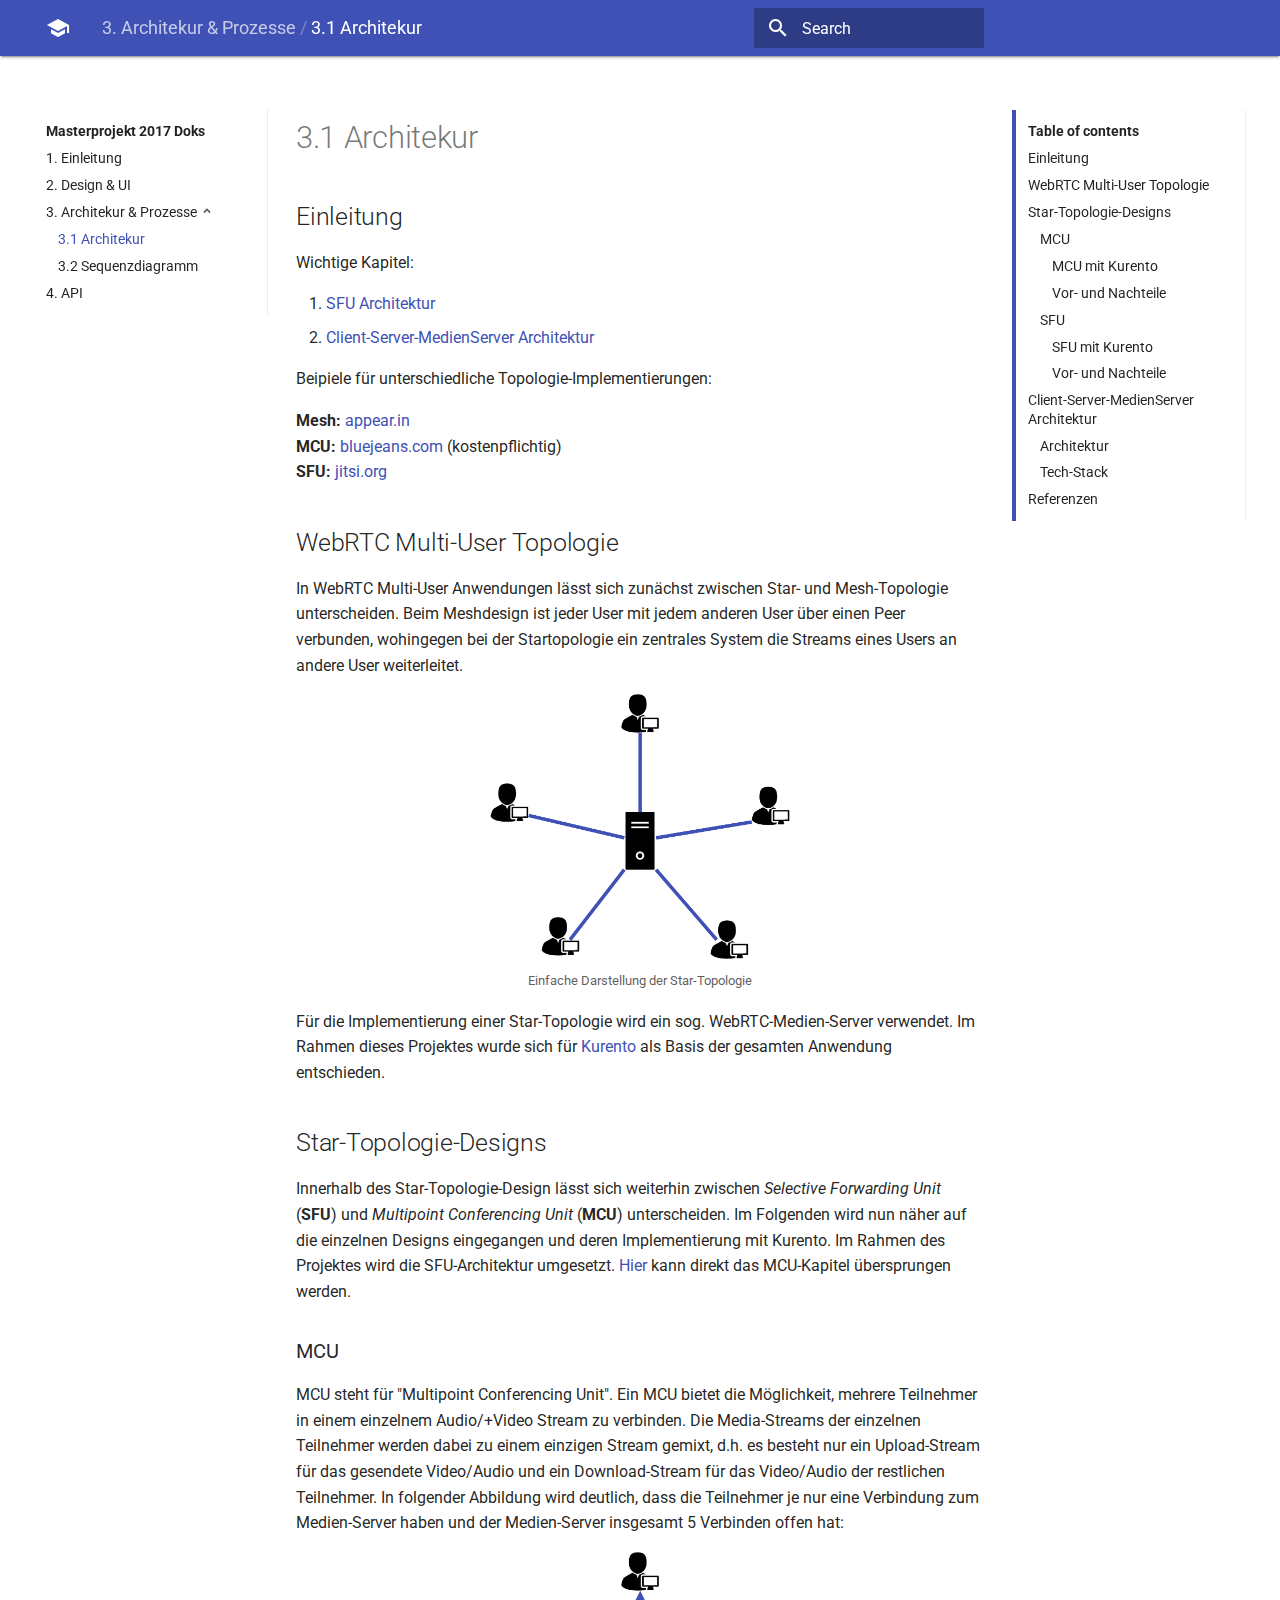
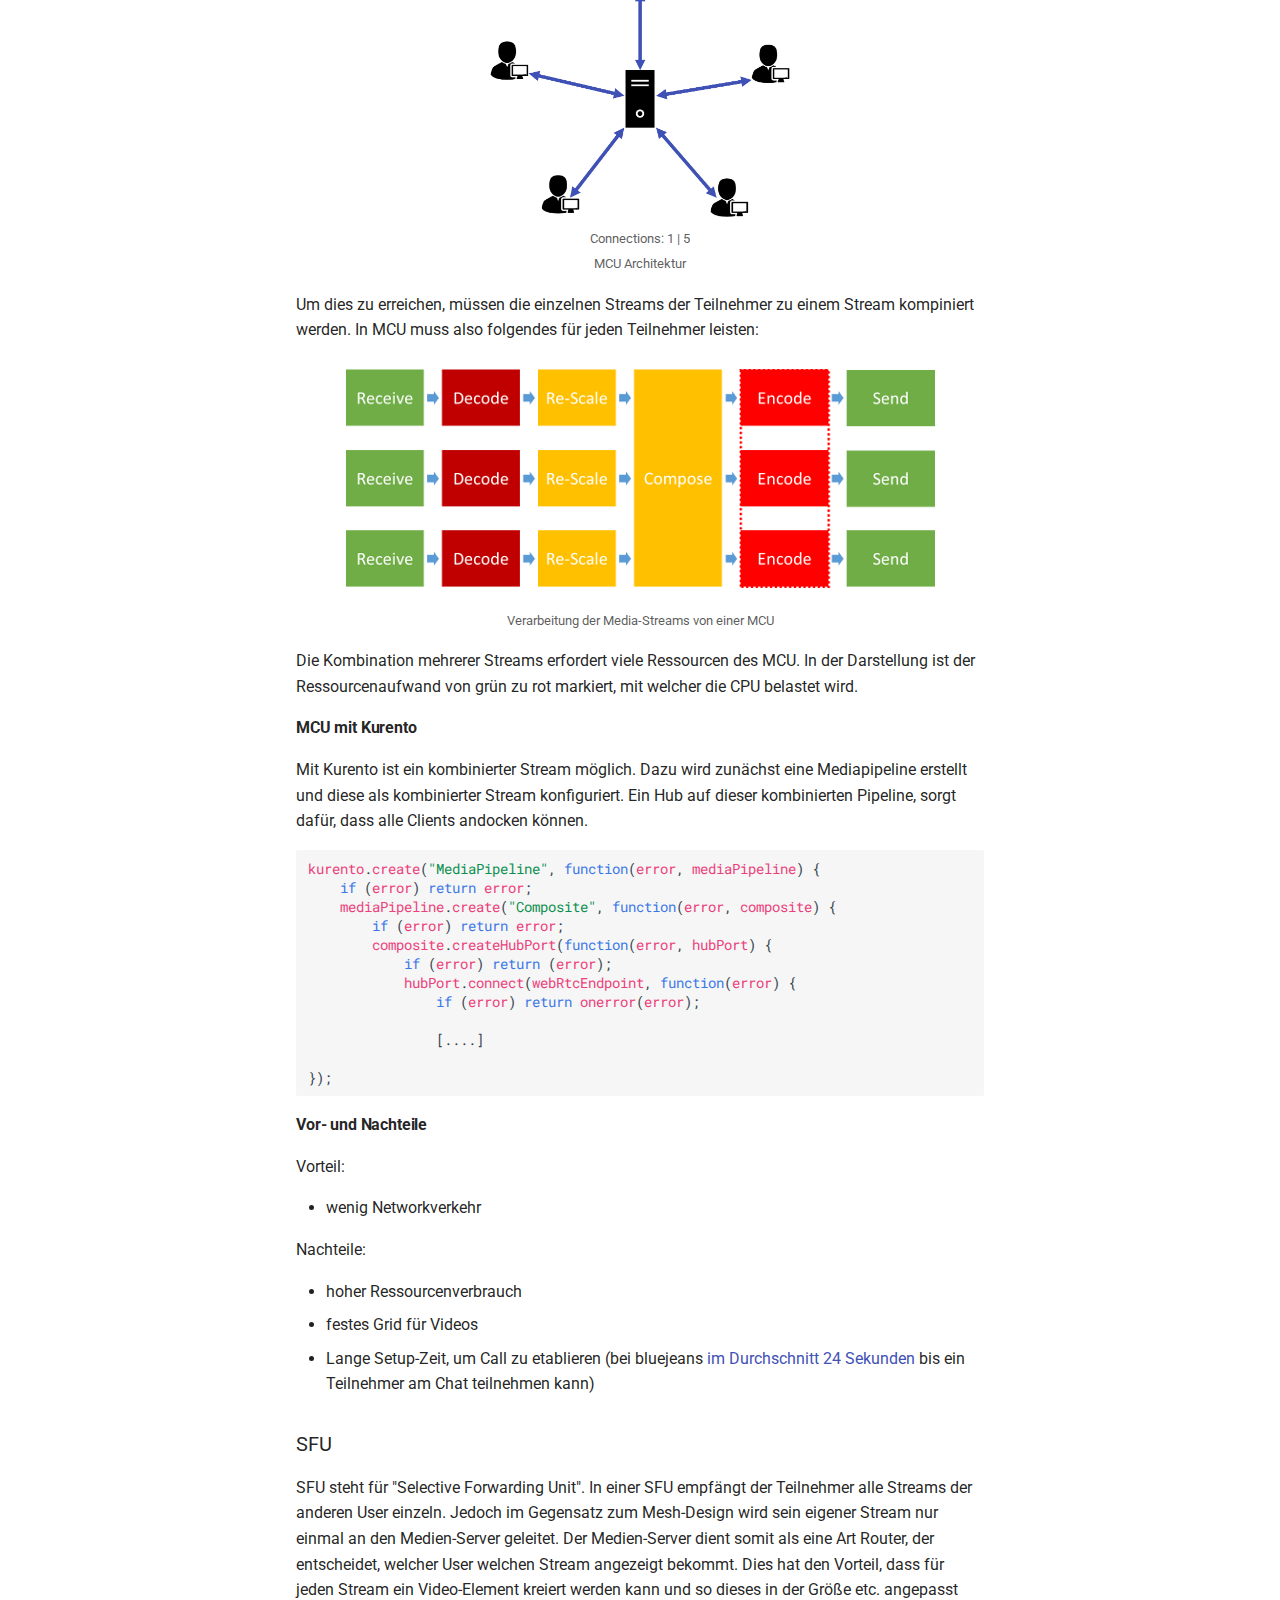
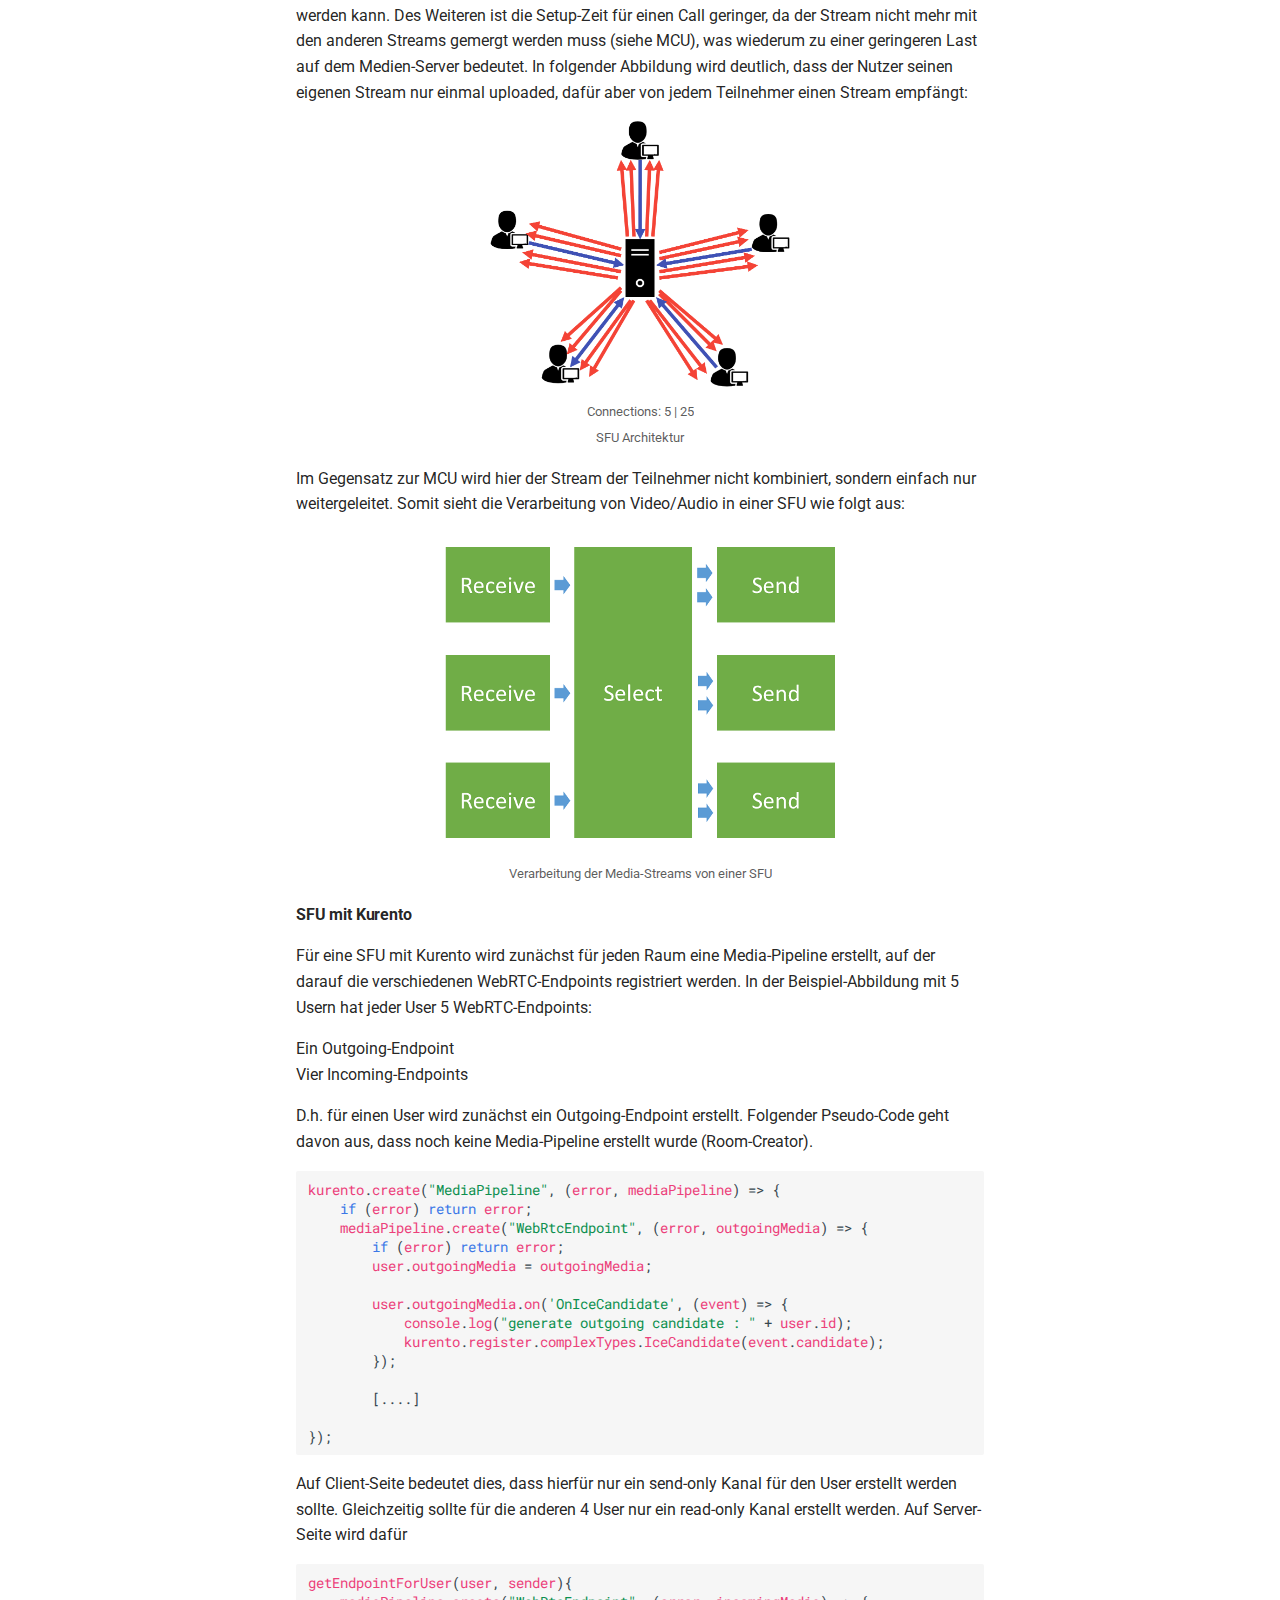
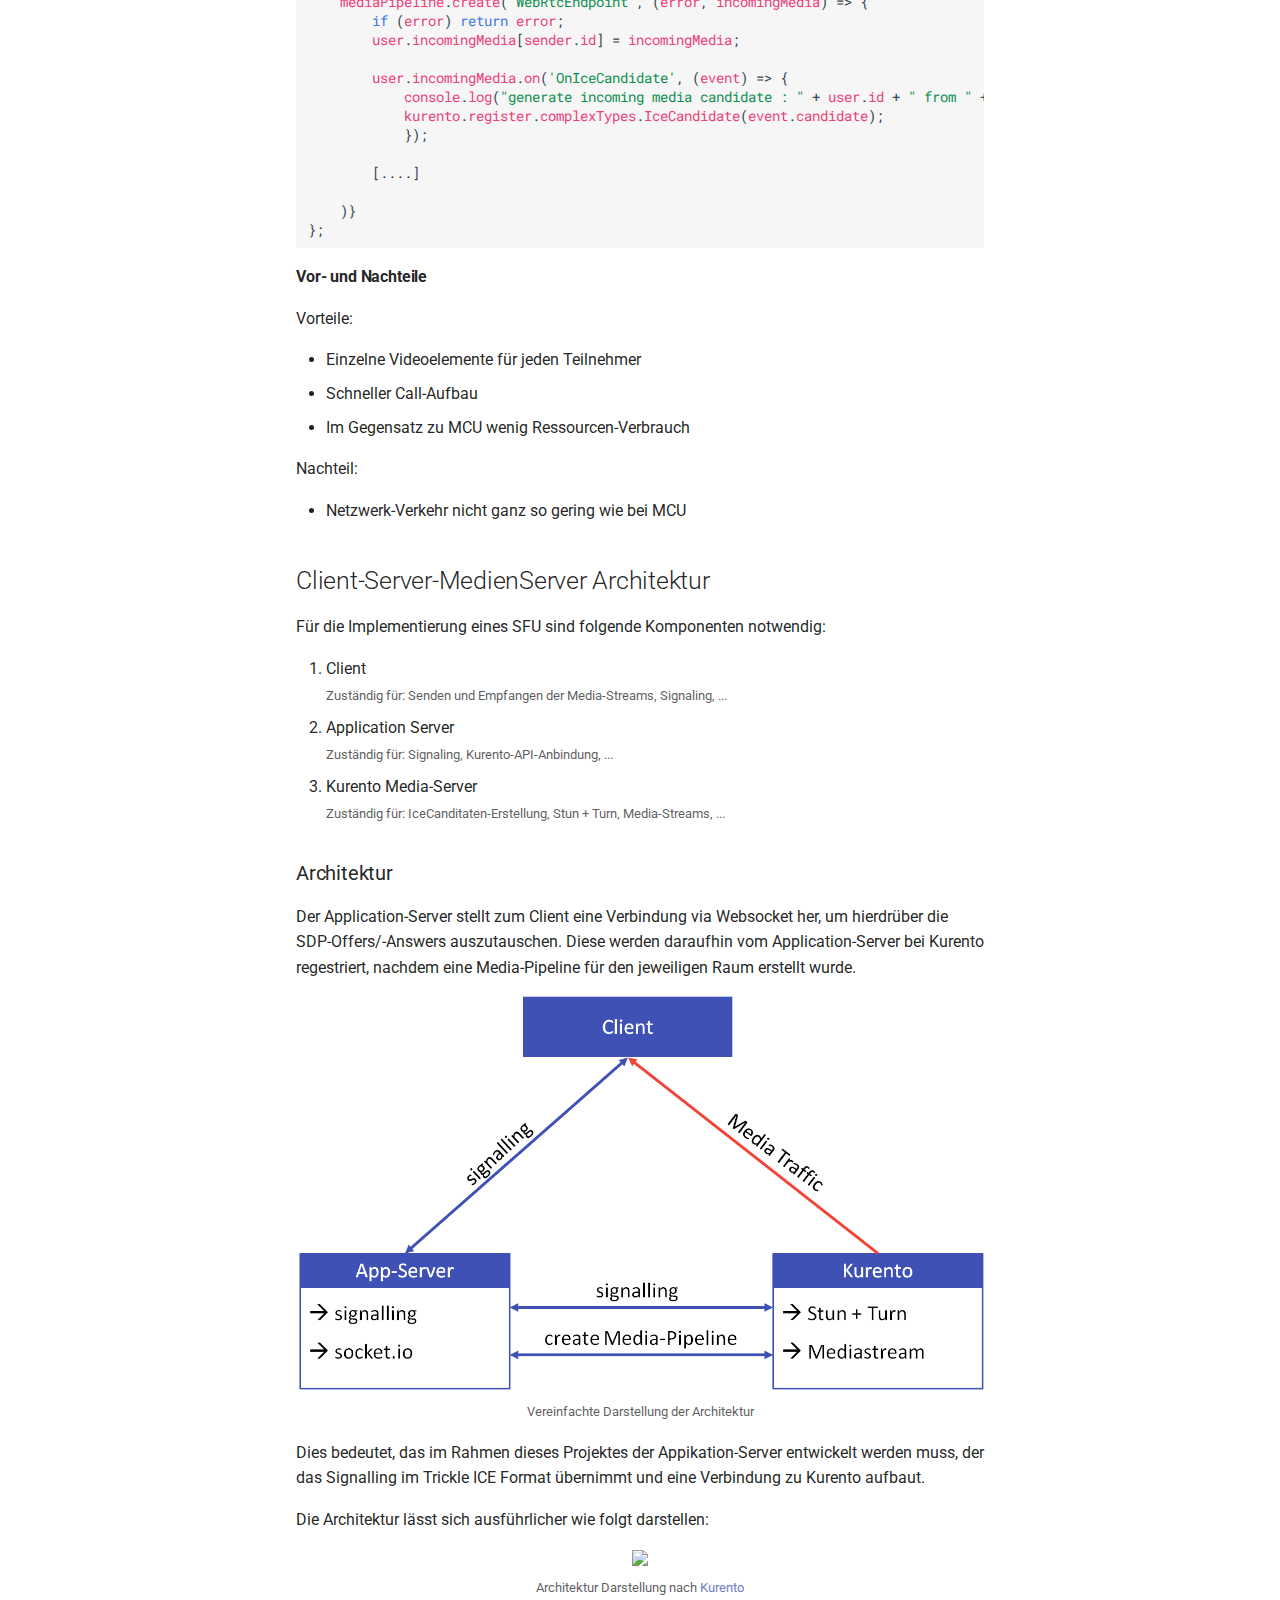
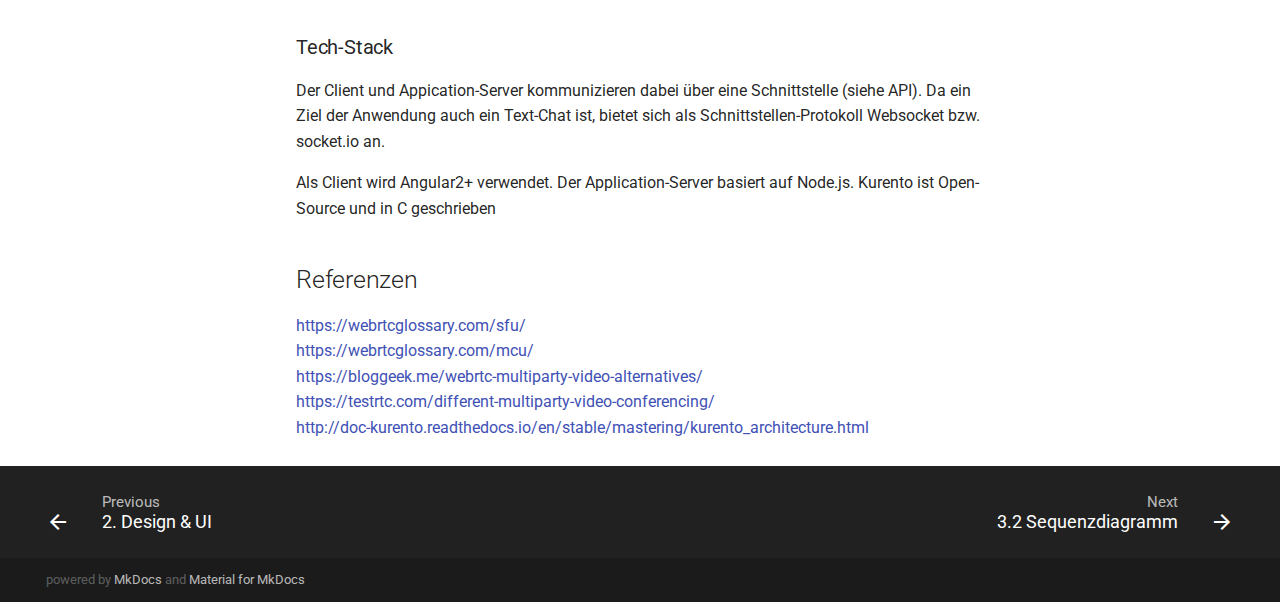
==== architecture/index.html @ 4b8393e3 "first commit" ====
<!DOCTYPE html>
<html lang="en" class="no-js">
  <head>
    
      <meta charset="utf-8">
      <meta name="viewport" content="width=device-width,initial-scale=1">
      
      
      
      
        <link rel="shortcut icon" href="../assets/images/favicon.png">
      
      <meta name="generator" content="mkdocs-0.16.3, mkdocs-material-1.6.2">
    
    
      
        <title>3.1 Architekur - Masterprojekt 2017 Doks</title>
      
    
    
      <script src="../assets/javascripts/modernizr-56ade86843.js"></script>
    
    
      <link rel="stylesheet" href="../assets/stylesheets/application-e2807e330f.css">
      
    
    
      
        
        
        
        <link rel="stylesheet" href="https://fonts.googleapis.com/css?family=Roboto:300,400,400i,700|Roboto+Mono">
        <style>body,input{font-family:"Roboto","Helvetica Neue",Helvetica,Arial,sans-serif}code,kbd,pre{font-family:"Roboto Mono","Courier New",Courier,monospace}</style>
      
      <link rel="stylesheet" href="https://fonts.googleapis.com/icon?family=Material+Icons">
    
    
    
  </head>
  
  
  
  
    <body>
  
    <svg class="md-svg">
      <defs>
        
        
      </defs>
    </svg>
    <input class="md-toggle" data-md-toggle="drawer" type="checkbox" id="drawer">
    <input class="md-toggle" data-md-toggle="search" type="checkbox" id="search">
    <label class="md-overlay" data-md-component="overlay" for="drawer"></label>
    
      <header class="md-header" data-md-component="header">
  <nav class="md-header-nav md-grid">
    <div class="md-flex">
      <div class="md-flex__cell md-flex__cell--shrink">
        
          <a href=".." title="Masterprojekt 2017 Doks" class="md-icon md-icon--home md-header-nav__button">
          </a>
        
      </div>
      <div class="md-flex__cell md-flex__cell--shrink">
        <label class="md-icon md-icon--menu md-header-nav__button" for="drawer"></label>
      </div>
      <div class="md-flex__cell md-flex__cell--stretch">
        <span class="md-flex__ellipsis md-header-nav__title">
          
            
              
                <span class="md-header-nav__parent">
                  3. Architekur & Prozesse
                </span>
              
            
            3.1 Architekur
          
        </span>
      </div>
      <div class="md-flex__cell md-flex__cell--shrink">
        
          <label class="md-icon md-icon--search md-header-nav__button" for="search"></label>
          
<div class="md-search" data-md-component="search">
  <label class="md-search__overlay" for="search"></label>
  <div class="md-search__inner">
    <form class="md-search__form" name="search">
      <input type="text" class="md-search__input" name="query" required placeholder="Search" accesskey="s" autocapitalize="off" autocorrect="off" autocomplete="off" spellcheck="false" data-md-component="query">
      <label class="md-icon md-search__icon" for="search"></label>
      <button type="reset" class="md-icon md-search__icon" data-md-component="reset">close</button>
    </form>
    <div class="md-search__output">
      <div class="md-search__scrollwrap" data-md-scrollfix>
        <div class="md-search-result" data-md-component="result">
          <div class="md-search-result__meta" data-md-lang-result-none="No matching documents" data-md-lang-result-one="1 matching document" data-md-lang-result-other="# matching documents">
            Type to start searching
          </div>
          <ol class="md-search-result__list"></ol>
        </div>
      </div>
    </div>
  </div>
</div>
        
      </div>
      <div class="md-flex__cell md-flex__cell--shrink">
        <div class="md-header-nav__source">
          
        </div>
      </div>
    </div>
  </nav>
</header>
    
    <div class="md-container">
      
      
      <main class="md-main">
        <div class="md-main__inner md-grid" data-md-component="container">
          
            
              <div class="md-sidebar md-sidebar--primary" data-md-component="navigation">
                <div class="md-sidebar__scrollwrap">
                  <div class="md-sidebar__inner">
                    <nav class="md-nav md-nav--primary" data-md-level="0">
  <label class="md-nav__title md-nav__title--site" for="drawer">
    
      <i class="md-icon md-icon--home md-nav__button"></i>
    
    Masterprojekt 2017 Doks
  </label>
  
  <ul class="md-nav__list" data-md-scrollfix>
    
      
      
      


  <li class="md-nav__item">
    <a href=".." title="1. Einleitung" class="md-nav__link">
      1. Einleitung
    </a>
  </li>

    
      
      
      


  <li class="md-nav__item">
    <a href="../design/" title="2. Design & UI" class="md-nav__link">
      2. Design & UI
    </a>
  </li>

    
      
      
      

  


  <li class="md-nav__item md-nav__item--active md-nav__item--nested">
    
      <input class="md-toggle md-nav__toggle" data-md-toggle="nav-3" type="checkbox" id="nav-3" checked>
    
    <label class="md-nav__link" for="nav-3">
      3. Architekur & Prozesse
    </label>
    <nav class="md-nav" data-md-component="collapsible" data-md-level="1">
      <label class="md-nav__title" for="nav-3">
        3. Architekur & Prozesse
      </label>
      <ul class="md-nav__list" data-md-scrollfix>
        
        
          
          
          

  


  <li class="md-nav__item md-nav__item--active">
    
    <input class="md-toggle md-nav__toggle" data-md-toggle="toc" type="checkbox" id="toc">
    
    
      <label class="md-nav__link md-nav__link--active" for="toc">
        3.1 Architekur
      </label>
    
    <a href="./" title="3.1 Architekur" class="md-nav__link md-nav__link--active">
      3.1 Architekur
    </a>
    
      
<nav class="md-nav md-nav--secondary">
  
  
  
    <label class="md-nav__title" for="toc">Table of contents</label>
    <ul class="md-nav__list" data-md-scrollfix>
      
        <li class="md-nav__item">
  <a href="#einleitung" title="Einleitung" class="md-nav__link">
    Einleitung
  </a>
  
</li>
      
        <li class="md-nav__item">
  <a href="#webrtc-multi-user-topologie" title="WebRTC Multi-User Topologie" class="md-nav__link">
    WebRTC Multi-User Topologie
  </a>
  
</li>
      
        <li class="md-nav__item">
  <a href="#star-topologie-designs" title="Star-Topologie-Designs" class="md-nav__link">
    Star-Topologie-Designs
  </a>
  
    <nav class="md-nav">
      <ul class="md-nav__list">
        
          <li class="md-nav__item">
  <a href="#mcu" title="MCU" class="md-nav__link">
    MCU
  </a>
  
    <nav class="md-nav">
      <ul class="md-nav__list">
        
          <li class="md-nav__item">
  <a href="#mcu-mit-kurento" title="MCU mit Kurento" class="md-nav__link">
    MCU mit Kurento
  </a>
  
</li>
        
          <li class="md-nav__item">
  <a href="#vor-und-nachteile" title="Vor- und Nachteile" class="md-nav__link">
    Vor- und Nachteile
  </a>
  
</li>
        
      </ul>
    </nav>
  
</li>
        
          <li class="md-nav__item">
  <a href="#sfu" title="SFU" class="md-nav__link">
    SFU
  </a>
  
    <nav class="md-nav">
      <ul class="md-nav__list">
        
          <li class="md-nav__item">
  <a href="#sfu-mit-kurento" title="SFU mit Kurento" class="md-nav__link">
    SFU mit Kurento
  </a>
  
</li>
        
          <li class="md-nav__item">
  <a href="#vor-und-nachteile_1" title="Vor- und Nachteile" class="md-nav__link">
    Vor- und Nachteile
  </a>
  
</li>
        
      </ul>
    </nav>
  
</li>
        
      </ul>
    </nav>
  
</li>
      
        <li class="md-nav__item">
  <a href="#client-server-medienserver-architektur" title="Client-Server-MedienServer Architektur" class="md-nav__link">
    Client-Server-MedienServer Architektur
  </a>
  
    <nav class="md-nav">
      <ul class="md-nav__list">
        
          <li class="md-nav__item">
  <a href="#architektur" title="Architektur" class="md-nav__link">
    Architektur
  </a>
  
</li>
        
          <li class="md-nav__item">
  <a href="#tech-stack" title="Tech-Stack" class="md-nav__link">
    Tech-Stack
  </a>
  
</li>
        
      </ul>
    </nav>
  
</li>
      
        <li class="md-nav__item">
  <a href="#referenzen" title="Referenzen" class="md-nav__link">
    Referenzen
  </a>
  
</li>
      
      
      
    </ul>
  
</nav>
    
  </li>

        
          
          
          


  <li class="md-nav__item">
    <a href="../sequenz/" title="3.2 Sequenzdiagramm" class="md-nav__link">
      3.2 Sequenzdiagramm
    </a>
  </li>

        
      </ul>
    </nav>
  </li>

    
      
      
      


  <li class="md-nav__item">
    <a href="../socket-api/" title="4. API" class="md-nav__link">
      4. API
    </a>
  </li>

    
  </ul>
</nav>
                  </div>
                </div>
              </div>
            
            
              <div class="md-sidebar md-sidebar--secondary" data-md-component="toc">
                <div class="md-sidebar__scrollwrap">
                  <div class="md-sidebar__inner">
                    
<nav class="md-nav md-nav--secondary">
  
  
  
    <label class="md-nav__title" for="toc">Table of contents</label>
    <ul class="md-nav__list" data-md-scrollfix>
      
        <li class="md-nav__item">
  <a href="#einleitung" title="Einleitung" class="md-nav__link">
    Einleitung
  </a>
  
</li>
      
        <li class="md-nav__item">
  <a href="#webrtc-multi-user-topologie" title="WebRTC Multi-User Topologie" class="md-nav__link">
    WebRTC Multi-User Topologie
  </a>
  
</li>
      
        <li class="md-nav__item">
  <a href="#star-topologie-designs" title="Star-Topologie-Designs" class="md-nav__link">
    Star-Topologie-Designs
  </a>
  
    <nav class="md-nav">
      <ul class="md-nav__list">
        
          <li class="md-nav__item">
  <a href="#mcu" title="MCU" class="md-nav__link">
    MCU
  </a>
  
    <nav class="md-nav">
      <ul class="md-nav__list">
        
          <li class="md-nav__item">
  <a href="#mcu-mit-kurento" title="MCU mit Kurento" class="md-nav__link">
    MCU mit Kurento
  </a>
  
</li>
        
          <li class="md-nav__item">
  <a href="#vor-und-nachteile" title="Vor- und Nachteile" class="md-nav__link">
    Vor- und Nachteile
  </a>
  
</li>
        
      </ul>
    </nav>
  
</li>
        
          <li class="md-nav__item">
  <a href="#sfu" title="SFU" class="md-nav__link">
    SFU
  </a>
  
    <nav class="md-nav">
      <ul class="md-nav__list">
        
          <li class="md-nav__item">
  <a href="#sfu-mit-kurento" title="SFU mit Kurento" class="md-nav__link">
    SFU mit Kurento
  </a>
  
</li>
        
          <li class="md-nav__item">
  <a href="#vor-und-nachteile_1" title="Vor- und Nachteile" class="md-nav__link">
    Vor- und Nachteile
  </a>
  
</li>
        
      </ul>
    </nav>
  
</li>
        
      </ul>
    </nav>
  
</li>
      
        <li class="md-nav__item">
  <a href="#client-server-medienserver-architektur" title="Client-Server-MedienServer Architektur" class="md-nav__link">
    Client-Server-MedienServer Architektur
  </a>
  
    <nav class="md-nav">
      <ul class="md-nav__list">
        
          <li class="md-nav__item">
  <a href="#architektur" title="Architektur" class="md-nav__link">
    Architektur
  </a>
  
</li>
        
          <li class="md-nav__item">
  <a href="#tech-stack" title="Tech-Stack" class="md-nav__link">
    Tech-Stack
  </a>
  
</li>
        
      </ul>
    </nav>
  
</li>
      
        <li class="md-nav__item">
  <a href="#referenzen" title="Referenzen" class="md-nav__link">
    Referenzen
  </a>
  
</li>
      
      
      
    </ul>
  
</nav>
                  </div>
                </div>
              </div>
            
          
          <div class="md-content">
            <article class="md-content__inner md-typeset">
              
                
                
                  <h1>3.1 Architekur</h1>
                
                <h2 id="einleitung">Einleitung<a class="headerlink" href="#einleitung" title="Permanent link">&para;</a></h2>
<p>Wichtige Kapitel:</p>
<ol>
<li><a href="#sfu">SFU Architektur</a></li>
<li><a href="#client-server-medienserver-architektur">Client-Server-MedienServer Architektur</a></li>
</ol>
<p>Beipiele für unterschiedliche Topologie-Implementierungen:</p>
<p><strong>Mesh:</strong> <a href="https://appear.in/">appear.in</a><br>
<strong>MCU:</strong> <a href="https://www.bluejeans.com/de/">bluejeans.com</a> (kostenpflichtig)<br>
<strong>SFU:</strong> <a href="https://meet.jit.si/">jitsi.org</a></p>
<h2 id="webrtc-multi-user-topologie">WebRTC Multi-User Topologie<a class="headerlink" href="#webrtc-multi-user-topologie" title="Permanent link">&para;</a></h2>
<p>In WebRTC Multi-User Anwendungen lässt sich zunächst zwischen Star- und Mesh-Topologie unterscheiden. Beim Meshdesign ist jeder User mit jedem anderen User über einen Peer verbunden, wohingegen bei der Startopologie ein zentrales System die Streams eines Users an andere User weiterleitet.</p>
<p><center><img src="/images/simple-star-top.png" width="300"><br>
<small>Einfache Darstellung der Star-Topologie</small>
</center></p>
<p>Für die Implementierung einer Star-Topologie wird ein sog. WebRTC-Medien-Server verwendet. Im Rahmen dieses Projektes wurde sich für <a href="http://www.kurento.org/">Kurento</a> als Basis der gesamten Anwendung entschieden.</p>
<h2 id="star-topologie-designs">Star-Topologie-Designs<a class="headerlink" href="#star-topologie-designs" title="Permanent link">&para;</a></h2>
<p>Innerhalb des Star-Topologie-Design lässt sich weiterhin zwischen <em>Selective Forwarding Unit</em> (<strong>SFU</strong>) und <em>Multipoint Conferencing Unit</em> (<strong>MCU</strong>) unterscheiden. Im Folgenden wird nun näher auf die einzelnen Designs eingegangen und deren Implementierung mit Kurento. Im Rahmen des Projektes wird die SFU-Architektur umgesetzt. <a href="">Hier</a> kann direkt das MCU-Kapitel übersprungen werden.</p>
<h3 id="mcu">MCU<a class="headerlink" href="#mcu" title="Permanent link">&para;</a></h3>
<p>MCU steht für "Multipoint Conferencing Unit". Ein MCU bietet die Möglichkeit, mehrere Teilnehmer in einem einzelnem Audio/+Video Stream zu verbinden. Die Media-Streams der einzelnen Teilnehmer werden dabei zu einem einzigen Stream gemixt, d.h. es besteht nur ein Upload-Stream für das gesendete Video/Audio und ein Download-Stream für das Video/Audio der restlichen Teilnehmer. In folgender Abbildung wird deutlich, dass die Teilnehmer je nur eine Verbindung zum Medien-Server haben und der Medien-Server insgesamt 5 Verbinden offen hat: </p>
<p><center><img src="/images/mcu.png" width="300"><br>
<small>Connections: 1 | 5 </small><br>
<small>MCU Architektur</small>
</center></p>
<p>Um dies zu erreichen, müssen die einzelnen Streams der Teilnehmer zu einem Stream kompiniert werden. In MCU muss also folgendes für jeden Teilnehmer leisten:</p>
<p><center><img src="/images/mcu-processing.png" ><br>
<small>Verarbeitung der Media-Streams von einer MCU</small>
</center></p>
<p>Die Kombination mehrerer Streams erfordert viele Ressourcen des MCU. In der Darstellung ist der Ressourcenaufwand von grün zu rot markiert, mit welcher die CPU belastet wird.</p>
<h4 id="mcu-mit-kurento">MCU mit Kurento<a class="headerlink" href="#mcu-mit-kurento" title="Permanent link">&para;</a></h4>
<p>Mit Kurento ist ein kombinierter Stream möglich. Dazu wird zunächst eine Mediapipeline erstellt und diese als kombinierter Stream konfiguriert. Ein Hub auf dieser kombinierten Pipeline, sorgt dafür, dass alle Clients andocken können.</p>
<div class="codehilite"><pre><span></span><span class="nx">kurento</span><span class="p">.</span><span class="nx">create</span><span class="p">(</span><span class="s2">&quot;MediaPipeline&quot;</span><span class="p">,</span> <span class="kd">function</span><span class="p">(</span><span class="nx">error</span><span class="p">,</span> <span class="nx">mediaPipeline</span><span class="p">)</span> <span class="p">{</span>
    <span class="k">if</span> <span class="p">(</span><span class="nx">error</span><span class="p">)</span> <span class="k">return</span> <span class="nx">error</span><span class="p">;</span>
    <span class="nx">mediaPipeline</span><span class="p">.</span><span class="nx">create</span><span class="p">(</span><span class="s2">&quot;Composite&quot;</span><span class="p">,</span> <span class="kd">function</span><span class="p">(</span><span class="nx">error</span><span class="p">,</span> <span class="nx">composite</span><span class="p">)</span> <span class="p">{</span>
        <span class="k">if</span> <span class="p">(</span><span class="nx">error</span><span class="p">)</span> <span class="k">return</span> <span class="nx">error</span><span class="p">;</span>
        <span class="nx">composite</span><span class="p">.</span><span class="nx">createHubPort</span><span class="p">(</span><span class="kd">function</span><span class="p">(</span><span class="nx">error</span><span class="p">,</span> <span class="nx">hubPort</span><span class="p">)</span> <span class="p">{</span>
            <span class="k">if</span> <span class="p">(</span><span class="nx">error</span><span class="p">)</span> <span class="k">return</span> <span class="p">(</span><span class="nx">error</span><span class="p">);</span>
            <span class="nx">hubPort</span><span class="p">.</span><span class="nx">connect</span><span class="p">(</span><span class="nx">webRtcEndpoint</span><span class="p">,</span> <span class="kd">function</span><span class="p">(</span><span class="nx">error</span><span class="p">)</span> <span class="p">{</span>
                <span class="k">if</span> <span class="p">(</span><span class="nx">error</span><span class="p">)</span> <span class="k">return</span> <span class="nx">onerror</span><span class="p">(</span><span class="nx">error</span><span class="p">);</span>

                <span class="p">[....]</span>

<span class="p">});</span>
</pre></div>


<h4 id="vor-und-nachteile">Vor- und Nachteile<a class="headerlink" href="#vor-und-nachteile" title="Permanent link">&para;</a></h4>
<p>Vorteil:</p>
<ul>
<li>wenig Networkverkehr</li>
</ul>
<p>Nachteile:</p>
<ul>
<li>hoher Ressourcenverbrauch</li>
<li>festes Grid für Videos</li>
<li>Lange Setup-Zeit, um Call zu etablieren (bei bluejeans <a href="https://testrtc.com/wp-content/uploads/2016/03/201603-mcu-1.png">im Durchschnitt 24 Sekunden</a> bis ein Teilnehmer am Chat teilnehmen kann)</li>
</ul>
<h3 id="sfu">SFU<a class="headerlink" href="#sfu" title="Permanent link">&para;</a></h3>
<p>SFU steht für "Selective Forwarding Unit". In einer SFU empfängt der Teilnehmer alle Streams der anderen User einzeln. Jedoch im Gegensatz zum Mesh-Design wird sein eigener Stream nur einmal an den Medien-Server geleitet. Der Medien-Server dient somit als eine Art Router, der entscheidet, welcher User welchen Stream angezeigt bekommt. Dies hat den Vorteil, dass für jeden Stream ein Video-Element kreiert werden kann und so dieses in der Größe etc. angepasst werden kann. Des Weiteren ist die Setup-Zeit für einen Call geringer, da der Stream nicht mehr mit den anderen Streams gemergt werden muss (siehe MCU), was wiederum zu einer geringeren Last auf dem Medien-Server bedeutet. In folgender Abbildung wird deutlich, dass der Nutzer seinen eigenen Stream nur einmal uploaded, dafür aber von jedem Teilnehmer einen Stream empfängt:</p>
<p><center><img src="/images/sfu.png" width="300"><br>
<small>Connections: 5 | 25 </small><br>
<small>SFU Architektur</small>
</center></p>
<p>Im Gegensatz zur MCU wird hier der Stream der Teilnehmer nicht kombiniert, sondern einfach nur weitergeleitet. Somit sieht die Verarbeitung von Video/Audio in einer SFU wie folgt aus:</p>
<p><center><img src="/images/sfu-processing.png"><br>
<small>Verarbeitung der Media-Streams von einer SFU</small>
</center></p>
<h4 id="sfu-mit-kurento">SFU mit Kurento<a class="headerlink" href="#sfu-mit-kurento" title="Permanent link">&para;</a></h4>
<p>Für eine SFU mit Kurento wird zunächst für jeden Raum eine Media-Pipeline erstellt, auf der darauf die verschiedenen WebRTC-Endpoints registriert werden. In der Beispiel-Abbildung mit 5 Usern hat jeder User 5 WebRTC-Endpoints:</p>
<p>Ein Outgoing-Endpoint<br>
Vier Incoming-Endpoints</p>
<p>D.h. für einen User wird zunächst ein Outgoing-Endpoint erstellt. Folgender Pseudo-Code geht davon aus, dass noch keine Media-Pipeline erstellt wurde (Room-Creator).</p>
<div class="codehilite"><pre><span></span><span class="nx">kurento</span><span class="p">.</span><span class="nx">create</span><span class="p">(</span><span class="s2">&quot;MediaPipeline&quot;</span><span class="p">,</span> <span class="p">(</span><span class="nx">error</span><span class="p">,</span> <span class="nx">mediaPipeline</span><span class="p">)</span> <span class="p">=&gt;</span> <span class="p">{</span>
    <span class="k">if</span> <span class="p">(</span><span class="nx">error</span><span class="p">)</span> <span class="k">return</span> <span class="nx">error</span><span class="p">;</span>
    <span class="nx">mediaPipeline</span><span class="p">.</span><span class="nx">create</span><span class="p">(</span><span class="s2">&quot;WebRtcEndpoint&quot;</span><span class="p">,</span> <span class="p">(</span><span class="nx">error</span><span class="p">,</span> <span class="nx">outgoingMedia</span><span class="p">)</span> <span class="p">=&gt;</span> <span class="p">{</span>
        <span class="k">if</span> <span class="p">(</span><span class="nx">error</span><span class="p">)</span> <span class="k">return</span> <span class="nx">error</span><span class="p">;</span>
        <span class="nx">user</span><span class="p">.</span><span class="nx">outgoingMedia</span> <span class="o">=</span> <span class="nx">outgoingMedia</span><span class="p">;</span>

        <span class="nx">user</span><span class="p">.</span><span class="nx">outgoingMedia</span><span class="p">.</span><span class="nx">on</span><span class="p">(</span><span class="s1">&#39;OnIceCandidate&#39;</span><span class="p">,</span> <span class="p">(</span><span class="nx">event</span><span class="p">)</span> <span class="p">=&gt;</span> <span class="p">{</span>
            <span class="nx">console</span><span class="p">.</span><span class="nx">log</span><span class="p">(</span><span class="s2">&quot;generate outgoing candidate : &quot;</span> <span class="o">+</span> <span class="nx">user</span><span class="p">.</span><span class="nx">id</span><span class="p">);</span>
            <span class="nx">kurento</span><span class="p">.</span><span class="nx">register</span><span class="p">.</span><span class="nx">complexTypes</span><span class="p">.</span><span class="nx">IceCandidate</span><span class="p">(</span><span class="nx">event</span><span class="p">.</span><span class="nx">candidate</span><span class="p">);</span>
        <span class="p">});</span>

        <span class="p">[....]</span>

<span class="p">});</span>
</pre></div>


<p>Auf Client-Seite bedeutet dies, dass hierfür nur ein send-only Kanal für den User erstellt werden sollte. Gleichzeitig sollte für die anderen 4 User nur ein read-only Kanal erstellt werden. Auf Server-Seite wird dafür </p>
<div class="codehilite"><pre><span></span><span class="nx">getEndpointForUser</span><span class="p">(</span><span class="nx">user</span><span class="p">,</span> <span class="nx">sender</span><span class="p">){</span>
    <span class="nx">mediaPipeline</span><span class="p">.</span><span class="nx">create</span><span class="p">(</span><span class="s2">&quot;WebRtcEndpoint&quot;</span><span class="p">,</span> <span class="p">(</span><span class="nx">error</span><span class="p">,</span> <span class="nx">incomingMedia</span><span class="p">)</span> <span class="p">=&gt;</span> <span class="p">{</span>
        <span class="k">if</span> <span class="p">(</span><span class="nx">error</span><span class="p">)</span> <span class="k">return</span> <span class="nx">error</span><span class="p">;</span>
        <span class="nx">user</span><span class="p">.</span><span class="nx">incomingMedia</span><span class="p">[</span><span class="nx">sender</span><span class="p">.</span><span class="nx">id</span><span class="p">]</span> <span class="o">=</span> <span class="nx">incomingMedia</span><span class="p">;</span>

        <span class="nx">user</span><span class="p">.</span><span class="nx">incomingMedia</span><span class="p">.</span><span class="nx">on</span><span class="p">(</span><span class="s1">&#39;OnIceCandidate&#39;</span><span class="p">,</span> <span class="p">(</span><span class="nx">event</span><span class="p">)</span> <span class="p">=&gt;</span> <span class="p">{</span>
            <span class="nx">console</span><span class="p">.</span><span class="nx">log</span><span class="p">(</span><span class="s2">&quot;generate incoming media candidate : &quot;</span> <span class="o">+</span> <span class="nx">user</span><span class="p">.</span><span class="nx">id</span> <span class="o">+</span> <span class="s2">&quot; from &quot;</span> <span class="o">+</span> <span class="nx">sender</span><span class="p">.</span><span class="nx">id</span><span class="p">);</span>
            <span class="nx">kurento</span><span class="p">.</span><span class="nx">register</span><span class="p">.</span><span class="nx">complexTypes</span><span class="p">.</span><span class="nx">IceCandidate</span><span class="p">(</span><span class="nx">event</span><span class="p">.</span><span class="nx">candidate</span><span class="p">);</span>
            <span class="p">});</span>

        <span class="p">[....]</span>

    <span class="p">)}</span>        
<span class="p">};</span>
</pre></div>


<h4 id="vor-und-nachteile_1">Vor- und Nachteile<a class="headerlink" href="#vor-und-nachteile_1" title="Permanent link">&para;</a></h4>
<p>Vorteile:</p>
<ul>
<li>Einzelne Videoelemente für jeden Teilnehmer</li>
<li>Schneller Call-Aufbau</li>
<li>Im Gegensatz zu MCU wenig Ressourcen-Verbrauch</li>
</ul>
<p>Nachteil:</p>
<ul>
<li>Netzwerk-Verkehr nicht ganz so gering wie bei MCU</li>
</ul>
<h2 id="client-server-medienserver-architektur">Client-Server-MedienServer Architektur<a class="headerlink" href="#client-server-medienserver-architektur" title="Permanent link">&para;</a></h2>
<p>Für die Implementierung eines SFU sind folgende Komponenten notwendig:</p>
<ol>
<li>Client<br>
<small>Zuständig für: Senden und Empfangen der Media-Streams, Signaling, ...</small></li>
<li>Application Server<br>
<small>Zuständig für: Signaling, Kurento-API-Anbindung, ...</small></li>
<li>Kurento Media-Server<br>
<small>Zuständig für: IceCanditaten-Erstellung, Stun + Turn, Media-Streams, ...</small></li>
</ol>
<h3 id="architektur">Architektur<a class="headerlink" href="#architektur" title="Permanent link">&para;</a></h3>
<p>Der Application-Server stellt zum Client eine Verbindung via Websocket her, um hierdrüber die SDP-Offers/-Answers auszutauschen. Diese werden daraufhin vom Application-Server bei Kurento regestriert, nachdem eine Media-Pipeline für den jeweiligen Raum erstellt wurde.</p>
<p><center><img src="/images/architecture.png" width=""><br>
<small>Vereinfachte Darstellung der Architektur</small>
</center></p>
<p>Dies bedeutet, das im Rahmen dieses Projektes der Appikation-Server entwickelt werden muss, der das Signalling im Trickle ICE Format übernimmt und eine Verbindung zu Kurento aufbaut.</p>
<p>Die Architektur lässt sich ausführlicher wie folgt darstellen:
<center><img src="/images/architecture-complex.png" width=""><br>
<small>Architektur Darstellung nach <a href="http://doc-kurento.readthedocs.io/en/stable/mastering/kurento_architecture.html">Kurento</a></small>
</center></p>
<h3 id="tech-stack">Tech-Stack<a class="headerlink" href="#tech-stack" title="Permanent link">&para;</a></h3>
<p>Der Client und Appication-Server kommunizieren dabei über eine Schnittstelle (siehe API). Da ein Ziel der Anwendung auch ein Text-Chat ist, bietet sich als Schnittstellen-Protokoll Websocket bzw. socket.io an. </p>
<p>Als Client wird Angular2+ verwendet. Der Application-Server basiert auf Node.js. Kurento ist Open-Source und in C geschrieben</p>
<h2 id="referenzen">Referenzen<a class="headerlink" href="#referenzen" title="Permanent link">&para;</a></h2>
<p><a href="https://webrtcglossary.com/sfu/">https://webrtcglossary.com/sfu/</a><br>
<a href="https://webrtcglossary.com/mcu/">https://webrtcglossary.com/mcu/</a><br>
<a href="https://bloggeek.me/webrtc-multiparty-video-alternatives/">https://bloggeek.me/webrtc-multiparty-video-alternatives/</a><br>
<a href="https://testrtc.com/different-multiparty-video-conferencing/">https://testrtc.com/different-multiparty-video-conferencing/</a><br>
<a href="http://doc-kurento.readthedocs.io/en/stable/mastering/kurento_architecture.html">http://doc-kurento.readthedocs.io/en/stable/mastering/kurento_architecture.html</a></p>
                
                  
                
              
              
                
              
            </article>
          </div>
        </div>
      </main>
      
        
<footer class="md-footer">
  
    <div class="md-footer-nav">
      <nav class="md-footer-nav__inner md-grid">
        
          <a href="../design/" title="2. Design & UI" class="md-flex md-footer-nav__link md-footer-nav__link--prev" rel="prev">
            <div class="md-flex__cell md-flex__cell--shrink">
              <i class="md-icon md-icon--arrow-back md-footer-nav__button"></i>
            </div>
            <div class="md-flex__cell md-flex__cell--stretch md-footer-nav__title">
              <span class="md-flex__ellipsis">
                <span class="md-footer-nav__direction">
                  Previous
                </span>
                2. Design & UI
              </span>
            </div>
          </a>
        
        
          <a href="../sequenz/" title="3.2 Sequenzdiagramm" class="md-flex md-footer-nav__link md-footer-nav__link--next" rel="next">
            <div class="md-flex__cell md-flex__cell--stretch md-footer-nav__title">
              <span class="md-flex__ellipsis">
                <span class="md-footer-nav__direction">
                  Next
                </span>
                3.2 Sequenzdiagramm
              </span>
            </div>
            <div class="md-flex__cell md-flex__cell--shrink">
              <i class="md-icon md-icon--arrow-forward md-footer-nav__button"></i>
            </div>
          </a>
        
      </nav>
    </div>
  
  <div class="md-footer-meta md-typeset">
    <div class="md-footer-meta__inner md-grid">
      <div class="md-footer-copyright">
        
        powered by
        <a href="http://www.mkdocs.org" title="MkDocs">MkDocs</a>
        and
        <a href="http://squidfunk.github.io/mkdocs-material/" title="Material for MkDocs">
          Material for MkDocs</a>
      </div>
      
        
      
    </div>
  </div>
</footer>
      
    </div>
    
      <script src="../assets/javascripts/application-6b599127bc.js"></script>
      <script>app.initialize({url:{base:".."}})</script>
      
    
    
      
    
  </body>
</html>
---- assets/stylesheets/application-e2807e330f.css ----
html{box-sizing:border-box}*,:after,:before{box-sizing:inherit}html{-webkit-text-size-adjust:none;-ms-text-size-adjust:none;text-size-adjust:none}body{margin:0}hr{overflow:visible;box-sizing:content-box}a{-webkit-text-decoration-skip:objects}a,button,input,label{-webkit-tap-highlight-color:transparent}a{color:inherit;text-decoration:none}a:active,a:hover{outline-width:0}small,sub,sup{font-size:80%}sub,sup{position:relative;line-height:0;vertical-align:baseline}sub{bottom:-.25em}sup{top:-.5em}img{border-style:none}table{border-collapse:collapse;border-spacing:0}td,th{font-weight:400;vertical-align:top}button{padding:0;background:transparent;font-size:inherit}button,input{border:0;outline:0}.admonition:before,.md-icon,.md-nav__button,.md-nav__link:after,.md-nav__title:before,.md-search-result__article--document:before,.md-source-file:before,.md-typeset .critic.comment:before,.md-typeset .footnote-backref,.md-typeset .task-list-control .task-list-indicator:before{font-family:Material Icons;font-style:normal;font-variant:normal;font-weight:400;line-height:1;text-transform:none;white-space:nowrap;speak:none;word-wrap:normal;direction:ltr}.md-content__icon,.md-footer-nav__button,.md-header-nav__button,.md-nav__button,.md-nav__title:before,.md-search-result__article--document:before{display:inline-block;margin:.4rem;padding:.8rem;font-size:2.4rem;cursor:pointer}.md-icon--arrow-back:before{content:"arrow_back"}.md-icon--arrow-forward:before{content:"arrow_forward"}.md-icon--menu:before{content:"menu"}.md-icon--search:before{content:"search"}.md-icon--home:before{content:"school"}body{-webkit-font-smoothing:antialiased;-moz-osx-font-smoothing:grayscale}body,input{color:rgba(0,0,0,.87);-webkit-font-feature-settings:"kern","liga";font-feature-settings:"kern","liga";font-family:Helvetica Neue,Helvetica,Arial,sans-serif;font-weight:400}code,kbd,pre{color:rgba(0,0,0,.87);-webkit-font-feature-settings:"kern";font-feature-settings:"kern";font-family:Courier New,Courier,monospace;font-weight:400}.md-typeset{font-size:1.6rem;line-height:1.6;-webkit-print-color-adjust:exact}.md-typeset blockquote,.md-typeset ol,.md-typeset p,.md-typeset ul{margin:1em 0}.md-typeset h1{margin:0 0 4rem;color:rgba(0,0,0,.54);font-size:3.125rem;line-height:1.3}.md-typeset h1,.md-typeset h2{font-weight:300;letter-spacing:-.01em}.md-typeset h2{margin:4rem 0 1.6rem;font-size:2.5rem;line-height:1.4}.md-typeset h3{margin:3.2rem 0 1.6rem;font-size:2rem;font-weight:400;letter-spacing:-.01em;line-height:1.5}.md-typeset h2+h3{margin-top:1.6rem}.md-typeset h4{font-size:1.6rem}.md-typeset h4,.md-typeset h5,.md-typeset h6{margin:1.6rem 0;font-weight:700;letter-spacing:-.01em}.md-typeset h5,.md-typeset h6{color:rgba(0,0,0,.54);font-size:1.28rem}.md-typeset h5{text-transform:uppercase}.md-typeset hr{margin:1.5em 0;border-bottom:.1rem dotted rgba(0,0,0,.26)}.md-typeset a{color:#3f51b5;word-break:break-word}.md-typeset a,.md-typeset a:before{-webkit-transition:color .125s;transition:color .125s}.md-typeset a:active,.md-typeset a:hover{color:#536dfe}.md-typeset code,.md-typeset pre{background-color:hsla(0,0%,93%,.5);color:#37474f;font-size:85%}.md-typeset code{margin:0 .29412em;padding:.07353em 0;border-radius:.2rem;box-shadow:.29412em 0 0 hsla(0,0%,93%,.5),-.29412em 0 0 hsla(0,0%,93%,.5);word-break:break-word;-webkit-box-decoration-break:clone;box-decoration-break:clone}.md-typeset h1 code,.md-typeset h2 code,.md-typeset h3 code,.md-typeset h4 code,.md-typeset h5 code,.md-typeset h6 code{margin:0;background-color:transparent;box-shadow:none}.md-typeset a>code{margin:inherit;padding:inherit;border-radius:none;background-color:inherit;color:inherit;box-shadow:none}.md-typeset pre{margin:1em 0;padding:1rem 1.2rem;border-radius:.2rem;line-height:1.4;overflow:auto;-webkit-overflow-scrolling:touch}.md-typeset pre::-webkit-scrollbar{width:.4rem;height:.4rem}.md-typeset pre::-webkit-scrollbar-thumb{background-color:rgba(0,0,0,.26)}.md-typeset pre::-webkit-scrollbar-thumb:hover{background-color:#536dfe}.md-typeset pre>code{margin:0;background-color:transparent;font-size:inherit;box-shadow:none;-webkit-box-decoration-break:none;box-decoration-break:none}.md-typeset kbd{padding:0 .29412em;border:.1rem solid #c9c9c9;border-radius:.2rem;border-bottom-color:#bcbcbc;background-color:#fcfcfc;color:#555;font-size:85%;box-shadow:0 .1rem 0 #b0b0b0;word-break:break-word}.md-typeset mark{margin:0 .25em;padding:.0625em 0;border-radius:.2rem;background-color:rgba(255,235,59,.5);box-shadow:.25em 0 0 rgba(255,235,59,.5),-.25em 0 0 rgba(255,235,59,.5);word-break:break-word;-webkit-box-decoration-break:clone;box-decoration-break:clone}.md-typeset abbr{border-bottom:.1rem dotted rgba(0,0,0,.54);text-decoration:none;cursor:help}.md-typeset small{opacity:.75}.md-typeset sub,.md-typeset sup{margin-left:.07812em}.md-typeset blockquote{padding-left:1.2rem;border-left:.4rem solid rgba(0,0,0,.26);color:rgba(0,0,0,.54)}.md-typeset ul{list-style-type:disc}.md-typeset ol,.md-typeset ul{margin-left:.625em;padding:0}.md-typeset ol ol,.md-typeset ul ol{list-style-type:lower-alpha}.md-typeset ol ol ol,.md-typeset ul ol ol{list-style-type:lower-roman}.md-typeset ol li,.md-typeset ul li{margin-bottom:.5em;margin-left:1.25em}.md-typeset ol li blockquote,.md-typeset ol li p,.md-typeset ul li blockquote,.md-typeset ul li p{margin:.5em 0}.md-typeset ol li:last-child,.md-typeset ul li:last-child{margin-bottom:0}.md-typeset ol li ol,.md-typeset ol li ul,.md-typeset ul li ol,.md-typeset ul li ul{margin:.5em 0 .5em .625em}.md-typeset dd{margin:1em 0 1em 1.875em}.md-typeset iframe,.md-typeset img,.md-typeset svg{max-width:100%}.md-typeset table:not([class]){box-shadow:0 2px 2px 0 rgba(0,0,0,.14),0 1px 5px 0 rgba(0,0,0,.12),0 3px 1px -2px rgba(0,0,0,.2);display:inline-block;max-width:100%;border-radius:.2rem;font-size:1.28rem;overflow:auto;-webkit-overflow-scrolling:touch}.md-typeset table:not([class])+*{margin-top:1.5em}.md-typeset table:not([class]) td:not([align]),.md-typeset table:not([class]) th:not([align]){text-align:left}.md-typeset table:not([class]) th{min-width:10rem;padding:1.2rem 1.6rem;background-color:rgba(0,0,0,.54);color:#fff;vertical-align:top}.md-typeset table:not([class]) td{padding:1.2rem 1.6rem;border-top:.1rem solid rgba(0,0,0,.07);vertical-align:top}.md-typeset table:not([class]) tr:first-child td{border-top:0}.md-typeset table:not([class]) a{word-break:normal}.md-typeset__scrollwrap{margin:1em -1.6rem;overflow-x:auto;-webkit-overflow-scrolling:touch}.md-typeset .md-typeset__table{display:inline-block;margin-bottom:.5em;padding:0 1.6rem}.md-typeset .md-typeset__table table{display:table;width:100%;margin:0;overflow:hidden}html{font-size:62.5%}body,html{height:100%}body{position:relative}hr{display:block;height:.1rem;padding:0;border:0}.md-svg{display:none}.md-grid{max-width:122rem;margin-right:auto;margin-left:auto}.md-container,.md-main{overflow:auto}.md-container{display:table;width:100%;height:100%;padding-top:5.6rem;table-layout:fixed}.md-main{display:table-row;height:100%}.md-main__inner{min-height:100%;padding-top:3rem;padding-bottom:.1rem}.md-toggle{display:none}.md-overlay{position:fixed;top:0;width:0;height:0;-webkit-transition:width 0s .25s,height 0s .25s,opacity .25s;transition:width 0s .25s,height 0s .25s,opacity .25s;background-color:rgba(0,0,0,.54);opacity:0;z-index:2}.md-flex{display:table}.md-flex__cell{display:table-cell;position:relative;vertical-align:top}.md-flex__cell--shrink{width:0}.md-flex__cell--stretch{display:table;width:100%;table-layout:fixed}.md-flex__ellipsis{display:table-cell;text-overflow:ellipsis;white-space:nowrap;overflow:hidden}@page{margin:25mm}.md-content__inner{margin:0 1.6rem 2.4rem;padding-top:2.4rem}.md-content__inner:before{display:block;height:.8rem;content:""}.md-content__inner>:last-child{margin-bottom:0}.md-content__icon{position:relative;margin:.8rem 0;padding-right:0;padding-left:0;float:right}html body .md-typeset .md-content__icon{color:rgba(0,0,0,.26)}.md-header{position:fixed;top:0;right:0;left:0;height:5.6rem;-webkit-transition:background-color .25s;transition:background-color .25s;background-color:#3f51b5;color:#fff;z-index:1;-webkit-backface-visibility:hidden;backface-visibility:hidden}.md-header,.no-js .md-header{box-shadow:0 2px 2px 0 rgba(0,0,0,.14),0 1px 5px 0 rgba(0,0,0,.12),0 3px 1px -2px rgba(0,0,0,.2)}.md-header-nav{padding:.4rem}.md-header-nav__button{position:relative;-webkit-transition:opacity .25s;transition:opacity .25s;z-index:1}.md-header-nav__button:hover{opacity:.7}.md-header-nav__button.md-logo img{display:block}.no-js .md-header-nav__button.md-icon--search{display:none}.md-header-nav__title{padding:0 2rem;font-size:1.8rem;line-height:4.8rem}.md-header-nav__parent{color:hsla(0,0%,100%,.7)}.md-header-nav__parent:after{display:inline;color:hsla(0,0%,100%,.3);content:"/"}.md-header-nav__source{display:none}.md-footer-nav{background-color:rgba(0,0,0,.87);color:#fff}.md-footer-nav__inner{padding:.4rem;overflow:auto}.md-footer-nav__link{padding-top:2.8rem;padding-bottom:.8rem;-webkit-transition:opacity .25s;transition:opacity .25s}.md-footer-nav__link:hover{opacity:.7}.md-footer-nav__link--prev{width:25%;float:left}.md-footer-nav__link--next{width:75%;float:right;text-align:right}.md-footer-nav__button{-webkit-transition:background .25s;transition:background .25s}.md-footer-nav__title{position:relative;padding:0 2rem;font-size:1.8rem;line-height:4.8rem}.md-footer-nav__direction{position:absolute;right:0;left:0;margin-top:-2rem;padding:0 2rem;color:hsla(0,0%,100%,.7);font-size:1.5rem}.md-footer-meta{background:rgba(0,0,0,.895)}.md-footer-meta__inner{margin-bottom:-.1rem;padding:.4rem;overflow:auto}html .md-footer-meta.md-typeset a{color:hsla(0,0%,100%,.7)}.md-footer-copyright{margin:0 1.2rem;padding:.8rem 0;color:hsla(0,0%,100%,.3);font-size:1.28rem}.md-footer-copyright__highlight{color:hsla(0,0%,100%,.7)}.md-footer-social{margin:0 .8rem;padding:.4rem 0 1.2rem}.md-footer-social__link{display:inline-block;width:3.2rem;height:3.2rem;border:.1rem solid hsla(0,0%,100%,.12);border-radius:100%;color:hsla(0,0%,100%,.7);font-size:1.6rem;text-align:center}.md-footer-social__link:before{line-height:1.9}.md-nav{font-size:1.4rem;line-height:1.3}.md-nav--secondary{-webkit-transition:border-left .25s;transition:border-left .25s;border-left:.4rem solid #3f51b5}.md-nav--secondary .md-nav__link--active{color:#3f51b5}.md-nav__title{display:block;padding:1.2rem 1.2rem 0;font-weight:700;text-overflow:ellipsis;overflow:hidden}.md-nav__title:before{display:none;content:"arrow_back"}.md-nav__title .md-nav__button{display:none}.md-nav__list{margin:0;padding:0;list-style:none}.md-nav__item{padding:0 1.2rem}.md-nav__item:last-child{padding-bottom:1.2rem}.md-nav__item .md-nav__item{padding-right:0}.md-nav__item .md-nav__item:last-child{padding-bottom:0}.md-nav__button img{width:100%;height:auto}.md-nav__link{display:block;margin-top:.625em;-webkit-transition:color .125s;transition:color .125s;text-overflow:ellipsis;cursor:pointer;overflow:hidden}.md-nav__item--nested>.md-nav__link:after{content:"keyboard_arrow_down"}html .md-nav__link[for=toc],html .md-nav__link[for=toc]+.md-nav__link:after,html .md-nav__link[for=toc]~.md-nav{display:none}.md-nav__link[data-md-state=blur]{color:rgba(0,0,0,.54)}.md-nav__item--active>.md-nav__link,.md-nav__link:active{color:#3f51b5}.md-nav__item--nested>.md-nav__link{color:inherit}.md-nav__link:focus,.md-nav__link:hover{color:#536dfe}.md-nav__source,.no-js .md-search{display:none}.md-search__overlay{opacity:0;z-index:1}.md-search__inner{width:100%}.md-search__form{position:relative}.md-search__input{position:relative;padding:0 4.8rem 0 7.2rem;text-overflow:ellipsis;z-index:2}.md-search__input::-webkit-input-placeholder{-webkit-transition:color .25s cubic-bezier(.1,.7,.1,1);transition:color .25s cubic-bezier(.1,.7,.1,1)}.md-search__input:-ms-input-placeholder{-webkit-transition:color .25s cubic-bezier(.1,.7,.1,1);transition:color .25s cubic-bezier(.1,.7,.1,1)}.md-search__input::placeholder{-webkit-transition:color .25s cubic-bezier(.1,.7,.1,1);transition:color .25s cubic-bezier(.1,.7,.1,1)}.md-search__input::-webkit-input-placeholder,.md-search__input~.md-search__icon{color:rgba(0,0,0,.54)}.md-search__input:-ms-input-placeholder,.md-search__input~.md-search__icon{color:rgba(0,0,0,.54)}.md-search__input::placeholder,.md-search__input~.md-search__icon{color:rgba(0,0,0,.54)}.md-search__input::-ms-clear{display:none}.md-search__icon{position:absolute;-webkit-transition:color .25s cubic-bezier(.1,.7,.1,1),opacity .25s;transition:color .25s cubic-bezier(.1,.7,.1,1),opacity .25s;font-size:2.4rem;cursor:pointer;z-index:2}.md-search__icon:hover{opacity:.7}.md-search__icon[for=search]{top:.8rem;left:1.2rem}.md-search__icon[for=search]:before{content:"search"}.md-search__icon[type=reset]{top:.8rem;right:1.2rem;-webkit-transform:scale(.125);transform:scale(.125);-webkit-transition:opacity .15s,-webkit-transform .15s cubic-bezier(.1,.7,.1,1);transition:opacity .15s,-webkit-transform .15s cubic-bezier(.1,.7,.1,1);transition:transform .15s cubic-bezier(.1,.7,.1,1),opacity .15s;transition:transform .15s cubic-bezier(.1,.7,.1,1),opacity .15s,-webkit-transform .15s cubic-bezier(.1,.7,.1,1);opacity:0}[data-md-toggle=search]:checked~.md-header .md-search__input:valid~.md-search__icon[type=reset]{-webkit-transform:scale(1);transform:scale(1);opacity:1}[data-md-toggle=search]:checked~.md-header .md-search__input:valid~.md-search__icon[type=reset]:hover{opacity:.7}.md-search__output{position:absolute;width:100%;border-radius:0 0 .2rem .2rem;overflow:hidden;z-index:1}.md-search__scrollwrap{height:100%;background:-webkit-gradient(linear,left top,left bottom,color-stop(10%,#fff),to(hsla(0,0%,100%,0))),-webkit-gradient(linear,left top,left bottom,from(rgba(0,0,0,.26)),color-stop(35%,rgba(0,0,0,.07)),color-stop(60%,transparent));background:linear-gradient(180deg,#fff 10%,hsla(0,0%,100%,0)),linear-gradient(180deg,rgba(0,0,0,.26),rgba(0,0,0,.07) 35%,transparent 60%);background-attachment:local,scroll;background-color:#fff;background-repeat:no-repeat;background-size:100% 2rem,100% 1rem;box-shadow:inset 0 .1rem 0 rgba(0,0,0,.07);overflow-y:auto;-webkit-overflow-scrolling:touch}.md-search-result{color:rgba(0,0,0,.87);word-break:break-word}.md-search-result__meta{padding:0 1.6rem;background-color:rgba(0,0,0,.07);color:rgba(0,0,0,.54);font-size:1.28rem;line-height:4rem}.md-search-result__list{margin:0;padding:0;border-top:.1rem solid rgba(0,0,0,.07);list-style:none}.md-search-result__item{box-shadow:0 -.1rem 0 rgba(0,0,0,.07)}.md-search-result__link{display:block;-webkit-transition:background .25s;transition:background .25s;outline:0;overflow:hidden}.md-search-result__link:hover,.md-search-result__link[data-md-state=active]{background-color:rgba(83,109,254,.1)}.md-search-result__link:hover .md-search-result__article:before,.md-search-result__link[data-md-state=active] .md-search-result__article:before{opacity:.7}.md-search-result__link:last-child .md-search-result__teaser{margin-bottom:1.2rem}.md-search-result__article{position:relative;padding:0 1.6rem;overflow:auto}.md-search-result__article--document:before{position:absolute;left:0;-webkit-transition:opacity .25s;transition:opacity .25s;color:rgba(0,0,0,.54);content:"find_in_page"}.md-search-result__article--document .md-search-result__title{margin:1.3rem 0;font-size:1.6rem;font-weight:400;line-height:1.4}.md-search-result__title{margin:.5em 0;font-size:1.28rem;font-weight:700;line-height:1.4}.md-search-result__teaser{display:-webkit-box;max-height:3.3rem;margin:.5em 0;color:rgba(0,0,0,.54);font-size:1.28rem;line-height:1.4;text-overflow:ellipsis;overflow:hidden;-webkit-box-orient:vertical;-webkit-line-clamp:2}.md-search-result em{font-style:normal;font-weight:700;text-decoration:underline}.md-sidebar{position:absolute;width:24.2rem;padding:2.4rem 0;overflow:hidden}.md-sidebar[data-md-state=lock]{position:fixed;top:5.6rem}.md-sidebar--secondary{display:none}.md-sidebar__scrollwrap{max-height:100%;margin:0 .4rem;overflow-y:auto;-webkit-backface-visibility:hidden;backface-visibility:hidden}.md-sidebar__scrollwrap::-webkit-scrollbar{width:.4rem;height:.4rem}.md-sidebar__scrollwrap::-webkit-scrollbar-thumb{background-color:rgba(0,0,0,.26)}.md-sidebar__scrollwrap::-webkit-scrollbar-thumb:hover{background-color:#536dfe}@-webkit-keyframes a{0%{height:0}to{height:1.3rem}}@keyframes a{0%{height:0}to{height:1.3rem}}@-webkit-keyframes b{0%{-webkit-transform:translateY(100%);transform:translateY(100%);opacity:0}50%{opacity:0}to{-webkit-transform:translateY(0);transform:translateY(0);opacity:1}}@keyframes b{0%{-webkit-transform:translateY(100%);transform:translateY(100%);opacity:0}50%{opacity:0}to{-webkit-transform:translateY(0);transform:translateY(0);opacity:1}}.md-source{display:block;padding-right:1.2rem;-webkit-transition:opacity .25s;transition:opacity .25s;font-size:1.3rem;line-height:1.2;white-space:nowrap}.md-source:hover{opacity:.7}.md-source:after,.md-source__icon{display:inline-block;height:4.8rem;content:"";vertical-align:middle}.md-source__icon{width:4.8rem}.md-source__icon svg{width:2.4rem;height:2.4rem;margin-top:1.2rem;margin-left:1.2rem}.md-source__icon+.md-source__repository{margin-left:-4.4rem;padding-left:4rem}.md-source__repository{display:inline-block;max-width:100%;margin-left:1.2rem;font-weight:700;text-overflow:ellipsis;overflow:hidden;vertical-align:middle}.md-source__facts{margin:0;padding:0;font-size:1.1rem;font-weight:700;list-style-type:none;opacity:.75;overflow:hidden}[data-md-state=done] .md-source__facts{-webkit-animation:a .25s ease-in;animation:a .25s ease-in}.md-source__fact{float:left}[data-md-state=done] .md-source__fact{-webkit-animation:b .4s ease-out;animation:b .4s ease-out}.md-source__fact:before{margin:0 .2rem;content:"\00B7"}.md-source__fact:first-child:before{display:none}.md-source-file{display:inline-block;margin:1em .5em 1em 0;padding-right:.5rem;border-radius:.2rem;background:rgba(0,0,0,.07);font-size:1.28rem;list-style-type:none;cursor:pointer;overflow:hidden}.md-source-file:before{display:inline-block;margin-right:.5rem;padding:.5rem;background:rgba(0,0,0,.26);color:#fff;font-size:1.6rem;content:"clear_all";vertical-align:middle}html .md-source-file{-webkit-transition:background .4s,color .4s,-webkit-box-shadow .4s cubic-bezier(.4,0,.2,1);transition:background .4s,color .4s,box-shadow .4s cubic-bezier(.4,0,.2,1)}html .md-source-file:before{-webkit-transition:inherit;transition:inherit}html body .md-typeset .md-source-file{color:rgba(0,0,0,.54)}.md-source-file:hover{box-shadow:0 0 8px rgba(0,0,0,.18),0 8px 16px rgba(0,0,0,.36)}.md-source-file:hover:before{background:#536dfe}.md-tabs{width:100%;-webkit-transition:background .25s;transition:background .25s;background:rgba(50,64,144,.9675);overflow:auto}.md-tabs__list{margin:0;margin-left:.4rem;padding:0;list-style:none;white-space:nowrap}.md-tabs__item{display:inline-block;height:4.8rem;padding-right:1.2rem;padding-left:1.2rem}.md-tabs__link{display:block;margin-top:1.6rem;-webkit-transition:color .25s,opacity .1s,-webkit-transform .4s cubic-bezier(.1,.7,.1,1);transition:color .25s,opacity .1s,-webkit-transform .4s cubic-bezier(.1,.7,.1,1);transition:color .25s,transform .4s cubic-bezier(.1,.7,.1,1),opacity .1s;transition:color .25s,transform .4s cubic-bezier(.1,.7,.1,1),opacity .1s,-webkit-transform .4s cubic-bezier(.1,.7,.1,1);color:hsla(0,0%,100%,.7);font-size:1.4rem}.md-tabs__link--active,.md-tabs__link:hover{color:#fff}.md-tabs__item:nth-child(2) .md-tabs__link{-webkit-transition-delay:.02s;transition-delay:.02s}.md-tabs__item:nth-child(3) .md-tabs__link{-webkit-transition-delay:.04s;transition-delay:.04s}.md-tabs__item:nth-child(4) .md-tabs__link{-webkit-transition-delay:.06s;transition-delay:.06s}.md-tabs__item:nth-child(5) .md-tabs__link{-webkit-transition-delay:.08s;transition-delay:.08s}.md-tabs__item:nth-child(6) .md-tabs__link{-webkit-transition-delay:.1s;transition-delay:.1s}.md-tabs__item:nth-child(7) .md-tabs__link{-webkit-transition-delay:.12s;transition-delay:.12s}.md-tabs__item:nth-child(8) .md-tabs__link{-webkit-transition-delay:.14s;transition-delay:.14s}.md-tabs__item:nth-child(9) .md-tabs__link{-webkit-transition-delay:.16s;transition-delay:.16s}.md-tabs__item:nth-child(10) .md-tabs__link{-webkit-transition-delay:.18s;transition-delay:.18s}.md-tabs__item:nth-child(11) .md-tabs__link{-webkit-transition-delay:.2s;transition-delay:.2s}.md-tabs__item:nth-child(12) .md-tabs__link{-webkit-transition-delay:.22s;transition-delay:.22s}.md-tabs__item:nth-child(13) .md-tabs__link{-webkit-transition-delay:.24s;transition-delay:.24s}.md-tabs__item:nth-child(14) .md-tabs__link{-webkit-transition-delay:.26s;transition-delay:.26s}.md-tabs__item:nth-child(15) .md-tabs__link{-webkit-transition-delay:.28s;transition-delay:.28s}.md-tabs__item:nth-child(16) .md-tabs__link{-webkit-transition-delay:.3s;transition-delay:.3s}.md-tabs[data-md-state=hidden]{background:#3f51b5;pointer-events:none}.md-tabs[data-md-state=hidden] .md-tabs__link{-webkit-transform:translateY(50%);transform:translateY(50%);-webkit-transition:color .25s,opacity .1s,-webkit-transform 0s .4s;transition:color .25s,opacity .1s,-webkit-transform 0s .4s;transition:color .25s,transform 0s .4s,opacity .1s;transition:color .25s,transform 0s .4s,opacity .1s,-webkit-transform 0s .4s;opacity:0}.admonition{position:relative;margin:1.5625em 0;padding:.8rem 1.2rem;border-left:3.2rem solid rgba(68,138,255,.4);border-radius:.2rem;background-color:rgba(68,138,255,.15);font-size:1.28rem}.admonition:before{position:absolute;left:-2.6rem;color:#fff;font-size:2rem;content:"edit";vertical-align:-.25em}.admonition :first-child{margin-top:0}.admonition :last-child{margin-bottom:0}.admonition.summary,.admonition.tldr{border-color:rgba(0,176,255,.4);background-color:rgba(0,176,255,.15)}.admonition.summary:before,.admonition.tldr:before{content:"subject"}.admonition.hint,.admonition.important,.admonition.tip{border-color:rgba(0,191,165,.4);background-color:rgba(0,191,165,.15)}.admonition.hint:before,.admonition.important:before,.admonition.tip:before{content:"whatshot"}.admonition.check,.admonition.done,.admonition.success{border-color:rgba(0,230,118,.4);background-color:rgba(0,230,118,.15)}.admonition.check:before,.admonition.done:before,.admonition.success:before{content:"done"}.admonition.attention,.admonition.caution,.admonition.warning{border-color:rgba(255,145,0,.4);background-color:rgba(255,145,0,.15)}.admonition.attention:before,.admonition.caution:before,.admonition.warning:before{content:"warning"}.admonition.fail,.admonition.failure,.admonition.missing{border-color:rgba(255,82,82,.4);background-color:rgba(255,82,82,.15)}.admonition.fail:before,.admonition.failure:before,.admonition.missing:before{content:"clear"}.admonition.danger,.admonition.error{border-color:rgba(255,23,68,.4);background-color:rgba(255,23,68,.15)}.admonition.danger:before,.admonition.error:before{content:"flash_on"}.admonition.bug{border-color:rgba(245,0,87,.4);background-color:rgba(245,0,87,.15)}.admonition.bug:before{content:"bug_report"}.admonition.cite,.admonition.quote{border-color:hsla(0,0%,62%,.4);background-color:hsla(0,0%,62%,.15)}.admonition.cite:before,.admonition.quote:before{content:"format_quote"}.admonition-title{font-weight:700}html .admonition-title{margin-bottom:0}html .admonition-title+*{margin-top:0}.codehilite .o,.codehilite .ow{color:inherit}.codehilite .ge{color:#000}.codehilite .gr{color:#a00}.codehilite .gh{color:#999}.codehilite .go{color:#888}.codehilite .gp{color:#555}.codehilite .gs{color:inherit}.codehilite .gu{color:#aaa}.codehilite .gt{color:#a00}.codehilite .gd{background-color:#fdd}.codehilite .gi{background-color:#dfd}.codehilite .k{color:#3b78e7}.codehilite .kc{color:#a71d5d}.codehilite .kd,.codehilite .kn{color:#3b78e7}.codehilite .kp{color:#a71d5d}.codehilite .kr,.codehilite .kt{color:#3e61a2}.codehilite .c,.codehilite .cm{color:#999}.codehilite .cp{color:#666}.codehilite .c1,.codehilite .ch,.codehilite .cs{color:#999}.codehilite .na,.codehilite .nb{color:#c2185b}.codehilite .bp{color:#3e61a2}.codehilite .nc{color:#c2185b}.codehilite .no{color:#3e61a2}.codehilite .nd,.codehilite .ni{color:#666}.codehilite .ne,.codehilite .nf{color:#c2185b}.codehilite .nl{color:#3b5179}.codehilite .nn{color:#ec407a}.codehilite .nt{color:#3b78e7}.codehilite .nv,.codehilite .vc,.codehilite .vg,.codehilite .vi{color:#3e61a2}.codehilite .nx{color:#ec407a}.codehilite .il,.codehilite .m,.codehilite .mf,.codehilite .mh,.codehilite .mi,.codehilite .mo{color:#e74c3c}.codehilite .s,.codehilite .sb,.codehilite .sc{color:#0d904f}.codehilite .sd{color:#999}.codehilite .s2{color:#0d904f}.codehilite .se,.codehilite .sh,.codehilite .si,.codehilite .sx{color:#183691}.codehilite .sr{color:#009926}.codehilite .s1,.codehilite .ss{color:#0d904f}.codehilite .err{color:#a61717}.codehilite .w{color:transparent}.codehilite .hll{display:block;margin:0 -1.2rem;padding:0 1.2rem;background-color:rgba(255,235,59,.5)}.md-typeset .codehilite{margin:1em 0;padding:1rem 1.2rem .8rem;border-radius:.2rem;background-color:hsla(0,0%,93%,.5);color:#37474f;line-height:1.4;overflow:auto;-webkit-overflow-scrolling:touch}.md-typeset .codehilite::-webkit-scrollbar{width:.4rem;height:.4rem}.md-typeset .codehilite::-webkit-scrollbar-thumb{background-color:rgba(0,0,0,.26)}.md-typeset .codehilite::-webkit-scrollbar-thumb:hover{background-color:#536dfe}.md-typeset .codehilite pre{display:inline-block;min-width:100%;margin:0;padding:0;background-color:transparent;overflow:visible;vertical-align:top}.md-typeset .codehilitetable{display:block;margin:1em 0;border-radius:.2em;font-size:1.6rem;overflow:hidden}.md-typeset .codehilitetable tbody,.md-typeset .codehilitetable td{display:block;padding:0}.md-typeset .codehilitetable tr{display:-webkit-box;display:-ms-flexbox;display:flex}.md-typeset .codehilitetable .codehilite,.md-typeset .codehilitetable .linenodiv{margin:0;border-radius:0}.md-typeset .codehilitetable .linenodiv{padding:1rem 1.2rem .8rem}.md-typeset .codehilitetable .linenodiv,.md-typeset .codehilitetable .linenodiv>pre{height:100%}.md-typeset .codehilitetable .linenos{background-color:rgba(0,0,0,.07);color:rgba(0,0,0,.26);-webkit-user-select:none;-moz-user-select:none;-ms-user-select:none;user-select:none}.md-typeset .codehilitetable .linenos pre{margin:0;padding:0;background-color:transparent;color:inherit;text-align:right}.md-typeset .codehilitetable .code{-webkit-box-flex:1;-ms-flex:1;flex:1;overflow:hidden}.md-typeset>.codehilitetable{box-shadow:none}.md-typeset .footnote{color:rgba(0,0,0,.54);font-size:1.28rem}.md-typeset .footnote ol{margin-left:0}.md-typeset .footnote li{-webkit-transition:color .25s;transition:color .25s}.md-typeset .footnote li:before{display:block;height:0}.md-typeset .footnote li:target{color:rgba(0,0,0,.87)}.md-typeset .footnote li:target:before{margin-top:-9rem;padding-top:9rem;pointer-events:none}.md-typeset .footnote li :first-child{margin-top:0}.md-typeset .footnote li:hover .footnote-backref,.md-typeset .footnote li:target .footnote-backref{-webkit-transform:translateX(0);transform:translateX(0);opacity:1}.md-typeset .footnote li:hover .footnote-backref:hover,.md-typeset .footnote li:target .footnote-backref{color:#536dfe}.md-typeset .footnote-ref:before{display:inline;margin:0 .2em;border-left:.1rem solid rgba(0,0,0,.26);font-size:1.25em;content:"";vertical-align:-.5rem}.md-typeset .footnote-backref{display:inline-block;-webkit-transform:translateX(.5rem);transform:translateX(.5rem);-webkit-transition:color .25s,opacity .125s .125s,-webkit-transform .25s .125s;transition:color .25s,opacity .125s .125s,-webkit-transform .25s .125s;transition:transform .25s .125s,color .25s,opacity .125s .125s;transition:transform .25s .125s,color .25s,opacity .125s .125s,-webkit-transform .25s .125s;color:rgba(0,0,0,.26);font-size:0;opacity:0;vertical-align:text-bottom}.md-typeset .footnote-backref:before{font-size:1.6rem;content:"keyboard_return"}.md-typeset .headerlink{display:inline-block;margin-left:1rem;-webkit-transform:translateY(.5rem);transform:translateY(.5rem);-webkit-transition:color .25s,opacity .125s .25s,-webkit-transform .25s .25s;transition:color .25s,opacity .125s .25s,-webkit-transform .25s .25s;transition:transform .25s .25s,color .25s,opacity .125s .25s;transition:transform .25s .25s,color .25s,opacity .125s .25s,-webkit-transform .25s .25s;opacity:0}html body .md-typeset .headerlink{color:rgba(0,0,0,.26)}.md-typeset [id]:before{display:inline-block;content:""}.md-typeset [id]:target:before{margin-top:-9.8rem;padding-top:9.8rem}.md-typeset [id] .headerlink:focus,.md-typeset [id]:hover .headerlink,.md-typeset [id]:target .headerlink{-webkit-transform:translate(0);transform:translate(0);opacity:1}.md-typeset [id] .headerlink:focus,.md-typeset [id]:hover .headerlink:hover,.md-typeset [id]:target .headerlink{color:#536dfe}.md-typeset h1 .headerlink{display:none}.md-typeset h2[id]:before{display:block;margin-top:-.4rem;padding-top:.4rem}.md-typeset h2[id]:target:before{margin-top:-8.4rem;padding-top:8.4rem}.md-typeset h3[id]:before{display:block;margin-top:-.7rem;padding-top:.7rem}.md-typeset h3[id]:target:before{margin-top:-8.7rem;padding-top:8.7rem}.md-typeset h4[id]:before{display:block;margin-top:-.8rem;padding-top:.8rem}.md-typeset h4[id]:target:before{margin-top:-8.8rem;padding-top:8.8rem}.md-typeset h5[id]:before{display:block;margin-top:-1.1rem;padding-top:1.1rem}.md-typeset h5[id]:target:before{margin-top:-9.1rem;padding-top:9.1rem}.md-typeset h6[id]:before{display:block;margin-top:-1.1rem;padding-top:1.1rem}.md-typeset h6[id]:target:before{margin-top:-9.1rem;padding-top:9.1rem}.md-typeset .MJXc-display{margin:.75em 0;padding:.25em 0;overflow:auto;-webkit-overflow-scrolling:touch}.md-typeset .MathJax_CHTML{outline:0}.md-typeset .comment.critic,.md-typeset del.critic,.md-typeset ins.critic{margin:0 .25em;padding:.0625em 0;border-radius:.2rem;-webkit-box-decoration-break:clone;box-decoration-break:clone}.md-typeset del.critic{background-color:#fdd;box-shadow:.25em 0 0 #fdd,-.25em 0 0 #fdd}.md-typeset ins.critic{background-color:#dfd;box-shadow:.25em 0 0 #dfd,-.25em 0 0 #dfd}.md-typeset .critic.comment{background-color:hsla(0,0%,93%,.5);color:#37474f;box-shadow:.25em 0 0 hsla(0,0%,93%,.5),-.25em 0 0 hsla(0,0%,93%,.5)}.md-typeset .critic.comment:before{padding-right:.125em;color:rgba(0,0,0,.26);content:"chat";vertical-align:-.125em}.md-typeset .critic.block{display:block;margin:1em 0;padding-right:1.6rem;padding-left:1.6rem;box-shadow:none}.md-typeset .critic.block :first-child{margin-top:.5em}.md-typeset .critic.block :last-child{margin-bottom:.5em}.md-typeset .emojione{width:2rem;vertical-align:text-top}.md-typeset code.codehilite{margin:0 .29412em;padding:.07353em 0}.md-typeset .task-list-item{position:relative;list-style-type:none}.md-typeset .task-list-item [type=checkbox]{position:absolute;top:.45em;left:-2em}.md-typeset .task-list-control .task-list-indicator:before{position:absolute;top:.05em;left:-1.25em;color:rgba(0,0,0,.26);font-size:1.5em;content:"check_box_outline_blank";vertical-align:-.25em}.md-typeset .task-list-control [type=checkbox]:checked+.task-list-indicator:before{content:"check_box"}.md-typeset .task-list-control [type=checkbox]{opacity:0;z-index:-1}@media print{.md-typeset a:after{color:rgba(0,0,0,.54);content:" [" attr(href) "]"}.md-typeset code{box-shadow:none;-webkit-box-decoration-break:initial;box-decoration-break:slice}.md-content__icon,.md-footer,.md-header,.md-sidebar,.md-tabs,.md-typeset .headerlink{display:none}}@media only screen and (max-width:44.9375em){.md-typeset pre{margin:1em -1.6rem;padding:1rem 1.6rem;border-radius:0}.md-footer-nav__link--prev .md-footer-nav__title{display:none}.md-search-result__teaser{max-height:5rem;-webkit-line-clamp:3}.codehilite .hll{margin:0 -1.6rem;padding:0 1.6rem}.md-typeset>.codehilite{padding:1rem 1.6rem .8rem}.md-typeset>.codehilite,.md-typeset>.codehilitetable{margin:1em -1.6rem;border-radius:0}.md-typeset>.codehilitetable .codehilite,.md-typeset>.codehilitetable .linenodiv{padding:1rem 1.6rem}.md-typeset>p>.MJXc-display{margin:.75em -1.6rem;padding:.25em 1.6rem}}@media only screen and (min-width:100em){html{font-size:68.75%}}@media only screen and (min-width:125em){html{font-size:75%}}@media only screen and (max-width:59.9375em){body[data-md-state=lock]{overflow:hidden}.ios body[data-md-state=lock] .md-container{display:none}.md-nav--secondary{border-left:0}html .md-nav__link[for=toc]{display:block;padding-right:4.8rem}html .md-nav__link[for=toc]:after{color:inherit;content:"toc"}html .md-nav__link[for=toc]+.md-nav__link{display:none}html .md-nav__link[for=toc]~.md-nav{display:-webkit-box;display:-ms-flexbox;display:flex}.md-nav__source{display:block;padding:.4rem;background-color:rgba(50,64,144,.9675);color:#fff}.md-search__overlay{position:absolute;top:.4rem;left:.4rem;width:4rem;height:4rem;-webkit-transform-origin:center;transform-origin:center;-webkit-transition:opacity .2s .2s,-webkit-transform .3s .1s;transition:opacity .2s .2s,-webkit-transform .3s .1s;transition:transform .3s .1s,opacity .2s .2s;transition:transform .3s .1s,opacity .2s .2s,-webkit-transform .3s .1s;border-radius:2rem;background-color:#fff;overflow:hidden;pointer-events:none}[data-md-toggle=search]:checked~.md-header .md-search__overlay{-webkit-transition:opacity .1s,-webkit-transform .4s;transition:opacity .1s,-webkit-transform .4s;transition:transform .4s,opacity .1s;transition:transform .4s,opacity .1s,-webkit-transform .4s;opacity:1}.md-search__inner{position:fixed;top:0;left:100%;height:100%;-webkit-transform:translateX(5%);transform:translateX(5%);-webkit-transition:left 0s .3s,opacity .15s .15s,-webkit-transform .15s cubic-bezier(.4,0,.2,1) .15s;transition:left 0s .3s,opacity .15s .15s,-webkit-transform .15s cubic-bezier(.4,0,.2,1) .15s;transition:left 0s .3s,transform .15s cubic-bezier(.4,0,.2,1) .15s,opacity .15s .15s;transition:left 0s .3s,transform .15s cubic-bezier(.4,0,.2,1) .15s,opacity .15s .15s,-webkit-transform .15s cubic-bezier(.4,0,.2,1) .15s;opacity:0;z-index:2}[data-md-toggle=search]:checked~.md-header .md-search__inner{left:0;-webkit-transform:translateX(0);transform:translateX(0);-webkit-transition:left 0s 0s,opacity .15s .15s,-webkit-transform .15s cubic-bezier(.1,.7,.1,1) .15s;transition:left 0s 0s,opacity .15s .15s,-webkit-transform .15s cubic-bezier(.1,.7,.1,1) .15s;transition:left 0s 0s,transform .15s cubic-bezier(.1,.7,.1,1) .15s,opacity .15s .15s;transition:left 0s 0s,transform .15s cubic-bezier(.1,.7,.1,1) .15s,opacity .15s .15s,-webkit-transform .15s cubic-bezier(.1,.7,.1,1) .15s;opacity:1}.md-search__input{width:100%;height:5.6rem;font-size:1.8rem}.md-search__icon[for=search]{top:1.6rem;left:1.6rem}.md-search__icon[for=search][for=search]:before{content:"arrow_back"}.md-search__icon[type=reset]{top:1.6rem;right:1.6rem}.md-search__output{top:5.6rem;bottom:0}.md-search-result__article--document:before{display:none}}@media only screen and (max-width:76.1875em){[data-md-toggle=drawer]:checked~.md-overlay{width:100%;height:100%;-webkit-transition:width 0s,height 0s,opacity .25s;transition:width 0s,height 0s,opacity .25s;opacity:1}.md-header-nav__button.md-icon--home,.md-header-nav__button.md-logo{display:none}.md-nav{background-color:#fff}.md-nav--primary,.md-nav--primary .md-nav{display:-webkit-box;display:-ms-flexbox;display:flex;position:absolute;top:0;right:0;left:0;-webkit-box-orient:vertical;-webkit-box-direction:normal;-ms-flex-direction:column;flex-direction:column;height:100%;z-index:1}.md-nav--primary .md-nav__item,.md-nav--primary .md-nav__title{font-size:1.6rem;line-height:1.5}html .md-nav--primary .md-nav__title{position:relative;height:11.2rem;padding:6rem 1.6rem .4rem;background-color:rgba(0,0,0,.07);color:rgba(0,0,0,.54);font-weight:400;line-height:4.8rem;white-space:nowrap;cursor:pointer}html .md-nav--primary .md-nav__title:before{display:block;position:absolute;top:.4rem;left:.4rem;width:4rem;height:4rem;color:rgba(0,0,0,.54)}html .md-nav--primary .md-nav__title~.md-nav__list{background:-webkit-gradient(linear,left top,left bottom,color-stop(10%,#fff),to(hsla(0,0%,100%,0))),-webkit-gradient(linear,left top,left bottom,from(rgba(0,0,0,.26)),color-stop(35%,rgba(0,0,0,.07)),color-stop(60%,transparent));background:linear-gradient(180deg,#fff 10%,hsla(0,0%,100%,0)),linear-gradient(180deg,rgba(0,0,0,.26),rgba(0,0,0,.07) 35%,transparent 60%);background-attachment:local,scroll;background-color:#fff;background-repeat:no-repeat;background-size:100% 2rem,100% 1rem;box-shadow:inset 0 .1rem 0 rgba(0,0,0,.07)}html .md-nav--primary .md-nav__title~.md-nav__list>.md-nav__item:first-child{border-top:0}html .md-nav--primary .md-nav__title--site{position:relative;background-color:#3f51b5;color:#fff}html .md-nav--primary .md-nav__title--site .md-nav__button{display:block;position:absolute;top:.4rem;left:.4rem;width:6.4rem;height:6.4rem;font-size:4.8rem}html .md-nav--primary .md-nav__title--site:before{display:none}.md-nav--primary .md-nav__list{-webkit-box-flex:1;-ms-flex:1;flex:1;overflow-y:auto}.md-nav--primary .md-nav__item{padding:0;border-top:.1rem solid rgba(0,0,0,.07)}.md-nav--primary .md-nav__item--nested>.md-nav__link{padding-right:4.8rem}.md-nav--primary .md-nav__item--nested>.md-nav__link:after{content:"keyboard_arrow_right"}.md-nav--primary .md-nav__link{position:relative;margin-top:0;padding:1.6rem}.md-nav--primary .md-nav__link:after{position:absolute;top:50%;right:1.2rem;margin-top:-1.2rem;color:rgba(0,0,0,.54);font-size:2.4rem}.md-nav--primary .md-nav__link:focus:after,.md-nav--primary .md-nav__link:hover:after{color:inherit}.md-nav--primary .md-nav--secondary .md-nav__link{position:static}.md-nav--primary .md-nav--secondary .md-nav{position:static;background-color:transparent}.md-nav--primary .md-nav--secondary .md-nav .md-nav__link{padding-left:2.8rem}.md-nav--primary .md-nav--secondary .md-nav .md-nav .md-nav__link{padding-left:4rem}.md-nav--primary .md-nav--secondary .md-nav .md-nav .md-nav .md-nav__link{padding-left:5.2rem}.md-nav--primary .md-nav--secondary .md-nav .md-nav .md-nav .md-nav .md-nav__link{padding-left:6.4rem}.md-nav__toggle~.md-nav{display:none}.csstransforms3d .md-nav__toggle~.md-nav{-webkit-transform:translateX(100%);transform:translateX(100%);-webkit-transition:opacity .125s .05s,-webkit-transform .25s cubic-bezier(.8,0,.6,1);transition:opacity .125s .05s,-webkit-transform .25s cubic-bezier(.8,0,.6,1);transition:transform .25s cubic-bezier(.8,0,.6,1),opacity .125s .05s;transition:transform .25s cubic-bezier(.8,0,.6,1),opacity .125s .05s,-webkit-transform .25s cubic-bezier(.8,0,.6,1);opacity:0}.csstransforms3d .md-nav__toggle~.md-nav,.md-nav__toggle:checked~.md-nav{display:-webkit-box;display:-ms-flexbox;display:flex}.csstransforms3d .md-nav__toggle:checked~.md-nav{-webkit-transform:translateX(0);transform:translateX(0);-webkit-transition:opacity .125s .125s,-webkit-transform .25s cubic-bezier(.4,0,.2,1);transition:opacity .125s .125s,-webkit-transform .25s cubic-bezier(.4,0,.2,1);transition:transform .25s cubic-bezier(.4,0,.2,1),opacity .125s .125s;transition:transform .25s cubic-bezier(.4,0,.2,1),opacity .125s .125s,-webkit-transform .25s cubic-bezier(.4,0,.2,1);opacity:1}.md-sidebar--primary{position:fixed;top:0;left:-24.2rem;width:24.2rem;height:100%;-webkit-transform:translateX(0);transform:translateX(0);-webkit-transition:-webkit-transform .25s cubic-bezier(.4,0,.2,1),-webkit-box-shadow .25s;transition:transform .25s cubic-bezier(.4,0,.2,1),box-shadow .25s;transition:transform .25s cubic-bezier(.4,0,.2,1),box-shadow .25s,-webkit-transform .25s cubic-bezier(.4,0,.2,1);background-color:#fff;z-index:2}.no-csstransforms3d .md-sidebar--primary{display:none}[data-md-toggle=drawer]:checked~.md-container .md-sidebar--primary{box-shadow:0 8px 10px 1px rgba(0,0,0,.14),0 3px 14px 2px rgba(0,0,0,.12),0 5px 5px -3px rgba(0,0,0,.4);-webkit-transform:translateX(24.2rem);transform:translateX(24.2rem)}.no-csstransforms3d [data-md-toggle=drawer]:checked~.md-container .md-sidebar--primary{display:block}.md-sidebar--primary .md-sidebar__scrollwrap{overflow:hidden;position:absolute;top:0;right:0;bottom:0;left:0;margin:0}.md-tabs{display:none}}@media only screen and (min-width:60em){.md-content{margin-right:24.2rem}.md-header-nav__button.md-icon--search{display:none}.md-header-nav__source{display:block;width:23rem;max-width:23rem;padding-right:1.2rem}.md-search{margin-right:2.8rem;padding:.4rem}.md-search__overlay{position:fixed;top:0;left:0;width:0;height:0;-webkit-transition:width 0s .25s,height 0s .25s,opacity .25s;transition:width 0s .25s,height 0s .25s,opacity .25s;background-color:rgba(0,0,0,.54);cursor:pointer}[data-md-toggle=search]:checked~.md-header .md-search__overlay{width:100%;height:100%;-webkit-transition:width 0s,height 0s,opacity .25s;transition:width 0s,height 0s,opacity .25s;opacity:1}.md-search__inner{position:relative}.md-search__form{width:23rem;float:right;-webkit-transition:width .25s cubic-bezier(.1,.7,.1,1);transition:width .25s cubic-bezier(.1,.7,.1,1);border-radius:.2rem}.md-search__input{width:100%;height:4rem;padding-left:4.8rem;-webkit-transition:background-color .25s cubic-bezier(.1,.7,.1,1),color .25s cubic-bezier(.1,.7,.1,1);transition:background-color .25s cubic-bezier(.1,.7,.1,1),color .25s cubic-bezier(.1,.7,.1,1);border-radius:.2rem;background-color:rgba(0,0,0,.26);color:#fff;font-size:1.6rem}.md-search__input+.md-search__icon,.md-search__input::-webkit-input-placeholder{color:#fff}.md-search__input+.md-search__icon,.md-search__input:-ms-input-placeholder{color:#fff}.md-search__input+.md-search__icon,.md-search__input::placeholder{color:#fff}.md-search__input:hover{background-color:hsla(0,0%,100%,.12)}[data-md-toggle=search]:checked~.md-header .md-search__input{border-radius:.2rem .2rem 0 0;background-color:#fff;color:rgba(0,0,0,.87);text-overflow:none}[data-md-toggle=search]:checked~.md-header .md-search__input+.md-search__icon,[data-md-toggle=search]:checked~.md-header .md-search__input::-webkit-input-placeholder{color:rgba(0,0,0,.54)}[data-md-toggle=search]:checked~.md-header .md-search__input+.md-search__icon,[data-md-toggle=search]:checked~.md-header .md-search__input:-ms-input-placeholder{color:rgba(0,0,0,.54)}[data-md-toggle=search]:checked~.md-header .md-search__input+.md-search__icon,[data-md-toggle=search]:checked~.md-header .md-search__input::placeholder{color:rgba(0,0,0,.54)}.md-search__output{top:4rem;-webkit-transition:opacity .4s;transition:opacity .4s;opacity:0}[data-md-toggle=search]:checked~.md-header .md-search__output{box-shadow:0 6px 10px 0 rgba(0,0,0,.14),0 1px 18px 0 rgba(0,0,0,.12),0 3px 5px -1px rgba(0,0,0,.4);opacity:1}.md-search__scrollwrap{max-height:0}[data-md-toggle=search]:checked~.md-header .md-search__scrollwrap{max-height:75vh}.md-search__scrollwrap::-webkit-scrollbar{width:.4rem;height:.4rem}.md-search__scrollwrap::-webkit-scrollbar-thumb{background-color:rgba(0,0,0,.26)}.md-search__scrollwrap::-webkit-scrollbar-thumb:hover{background-color:#536dfe}.md-search-result__article,.md-search-result__meta{padding-left:4.8rem}.md-sidebar--secondary{display:block;margin-left:100%;-webkit-transform:translate(-100%);transform:translate(-100%)}}@media only screen and (min-width:76.25em){.md-content{margin-left:24.2rem}.md-content__inner{margin-right:2.4rem;margin-left:2.4rem}.md-header{box-shadow:none}.md-header[data-md-state=shadow]{box-shadow:0 2px 2px 0 rgba(0,0,0,.14),0 1px 5px 0 rgba(0,0,0,.12),0 3px 1px -2px rgba(0,0,0,.2)}.md-header-nav__button.md-icon--menu{display:none}.md-nav[data-md-state=animate]{-webkit-transition:max-height .25s cubic-bezier(.86,0,.07,1);transition:max-height .25s cubic-bezier(.86,0,.07,1)}.md-nav__toggle~.md-nav{max-height:0;overflow:hidden}.md-nav[data-md-state=expand],.md-nav__toggle:checked~.md-nav{max-height:100%}.md-nav__item--nested>.md-nav>.md-nav__title{display:none}.md-nav__item--nested>.md-nav__link:after{display:inline-block;-webkit-transform-origin:.45em .45em;transform-origin:.45em .45em;-webkit-transform-style:preserve-3d;transform-style:preserve-3d;vertical-align:-.125em}.js .md-nav__item--nested>.md-nav__link:after{-webkit-transition:-webkit-transform .4s;transition:-webkit-transform .4s;transition:transform .4s;transition:transform .4s,-webkit-transform .4s}.md-nav__item--nested .md-nav__toggle:checked~.md-nav__link:after{-webkit-transform:rotateX(180deg);transform:rotateX(180deg)}.md-search__scrollwrap,[data-md-toggle=search]:checked~.md-header .md-search__form{width:68.8rem}.md-sidebar--secondary{margin-left:122rem}.md-sidebar__inner{border-right:.1rem solid rgba(0,0,0,.07)}.md-tabs~.md-main .md-nav--primary>.md-nav__list>.md-nav__item--nested{font-size:0}.md-tabs--active~.md-main .md-nav--primary .md-nav__title--site{display:none}.md-tabs--active~.md-main .md-nav--primary>.md-nav__list>.md-nav__item{font-size:0}.md-tabs--active~.md-main .md-nav--primary>.md-nav__list>.md-nav__item--nested{display:none;font-size:1.4rem;overflow:auto}.md-tabs--active~.md-main .md-nav--primary>.md-nav__list>.md-nav__item--nested>.md-nav__link{margin-top:1.2rem;font-weight:700;pointer-events:none}.md-tabs--active~.md-main .md-nav--primary>.md-nav__list>.md-nav__item--nested>.md-nav__link:after{display:none}.md-tabs--active~.md-main .md-nav--primary>.md-nav__list>.md-nav__item--active{display:block}.md-tabs--active~.md-main .md-nav[data-md-level="1"]{max-height:none}.md-tabs--active~.md-main .md-nav[data-md-level="1"]>.md-nav__list>.md-nav__item{padding-left:0}}@media only screen and (max-width:29.9375em){.md-header-nav__parent{display:none}[data-md-toggle=search]:checked~.md-header .md-search__overlay{-webkit-transform:scale(45);transform:scale(45)}}@media only screen and (min-width:45em){.md-footer-nav__link{width:50%}.md-footer-copyright{max-width:75%;float:left}.md-footer-social{padding:1.2rem 0;float:right}}@media only screen and (min-width:30em) and (max-width:44.9375em){[data-md-toggle=search]:checked~.md-header .md-search__overlay{-webkit-transform:scale(60);transform:scale(60)}}@media only screen and (min-width:45em) and (max-width:59.9375em){[data-md-toggle=search]:checked~.md-header .md-search__overlay{-webkit-transform:scale(75);transform:scale(75)}}@media only screen and (min-width:60em) and (max-width:76.1875em){.md-search__scrollwrap,[data-md-toggle=search]:checked~.md-header .md-search__form{width:46.8rem}.md-search-result__teaser{max-height:5rem;-webkit-line-clamp:3}}
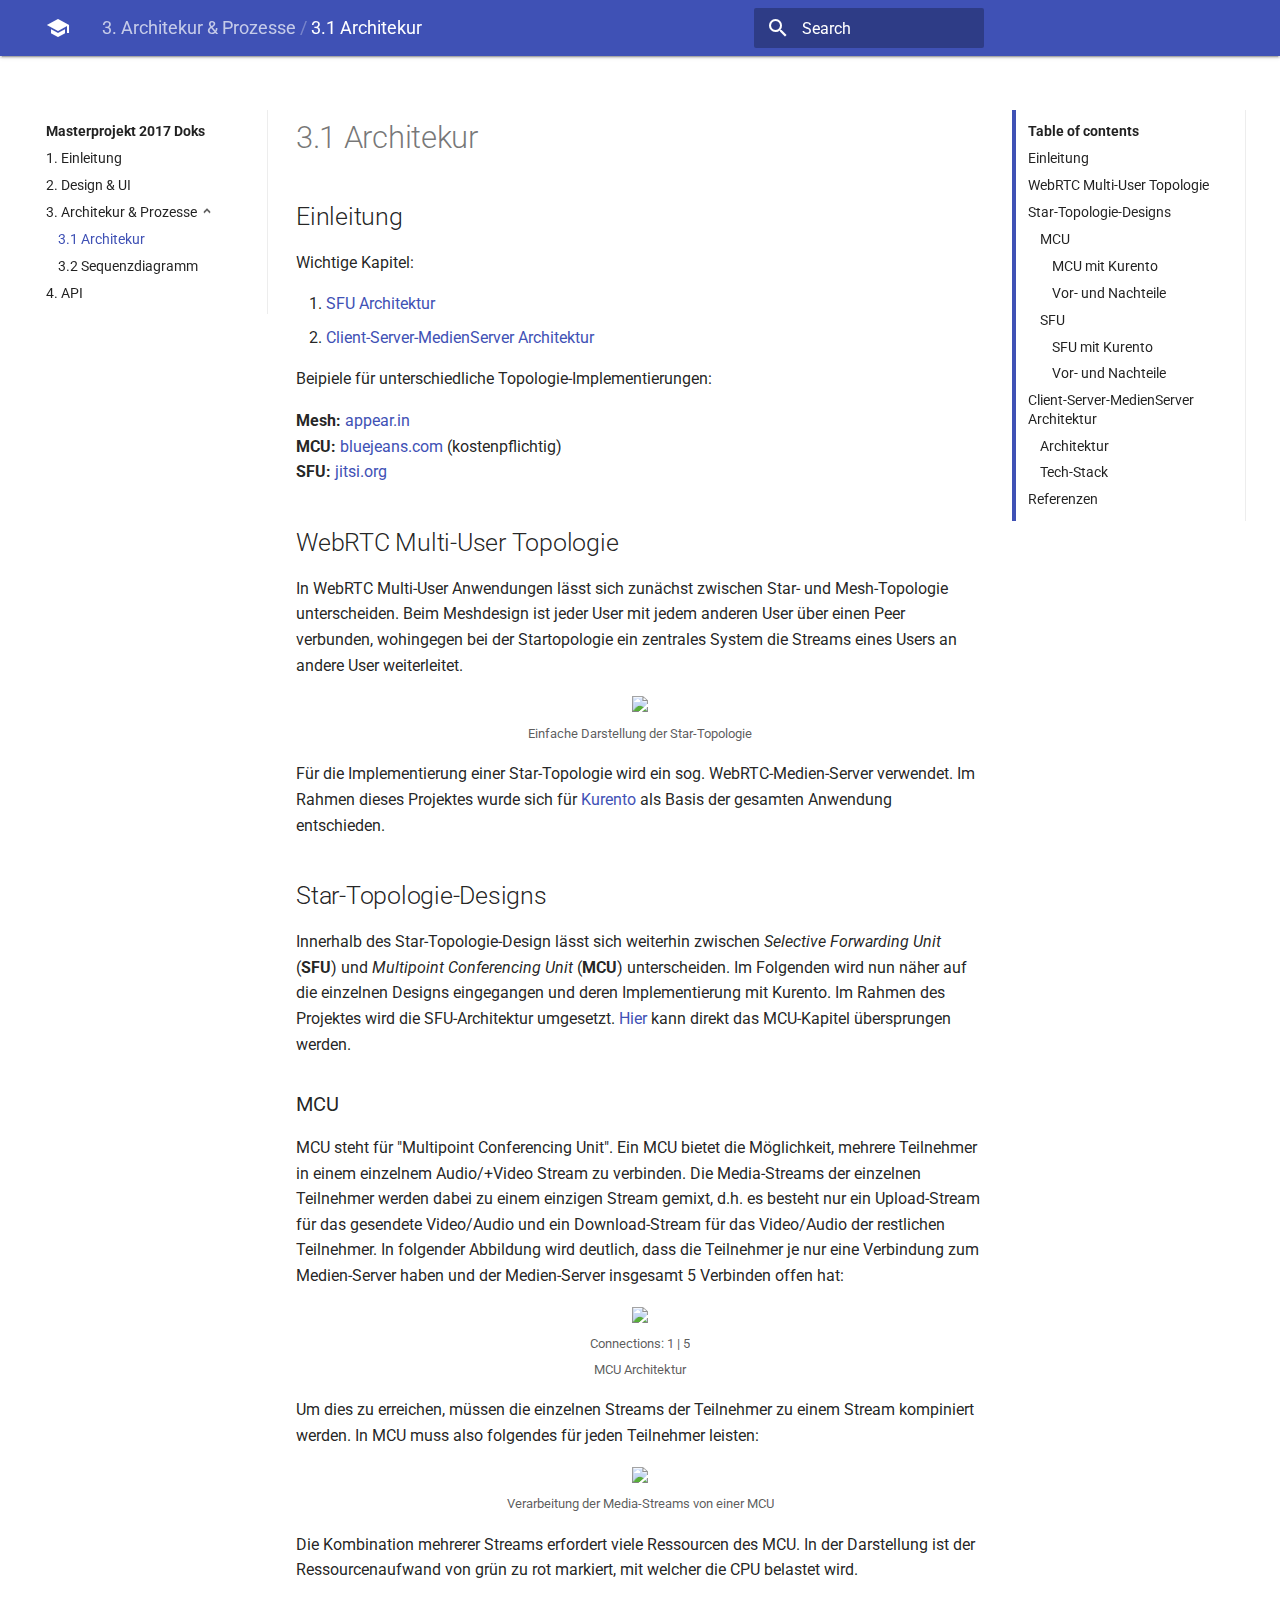
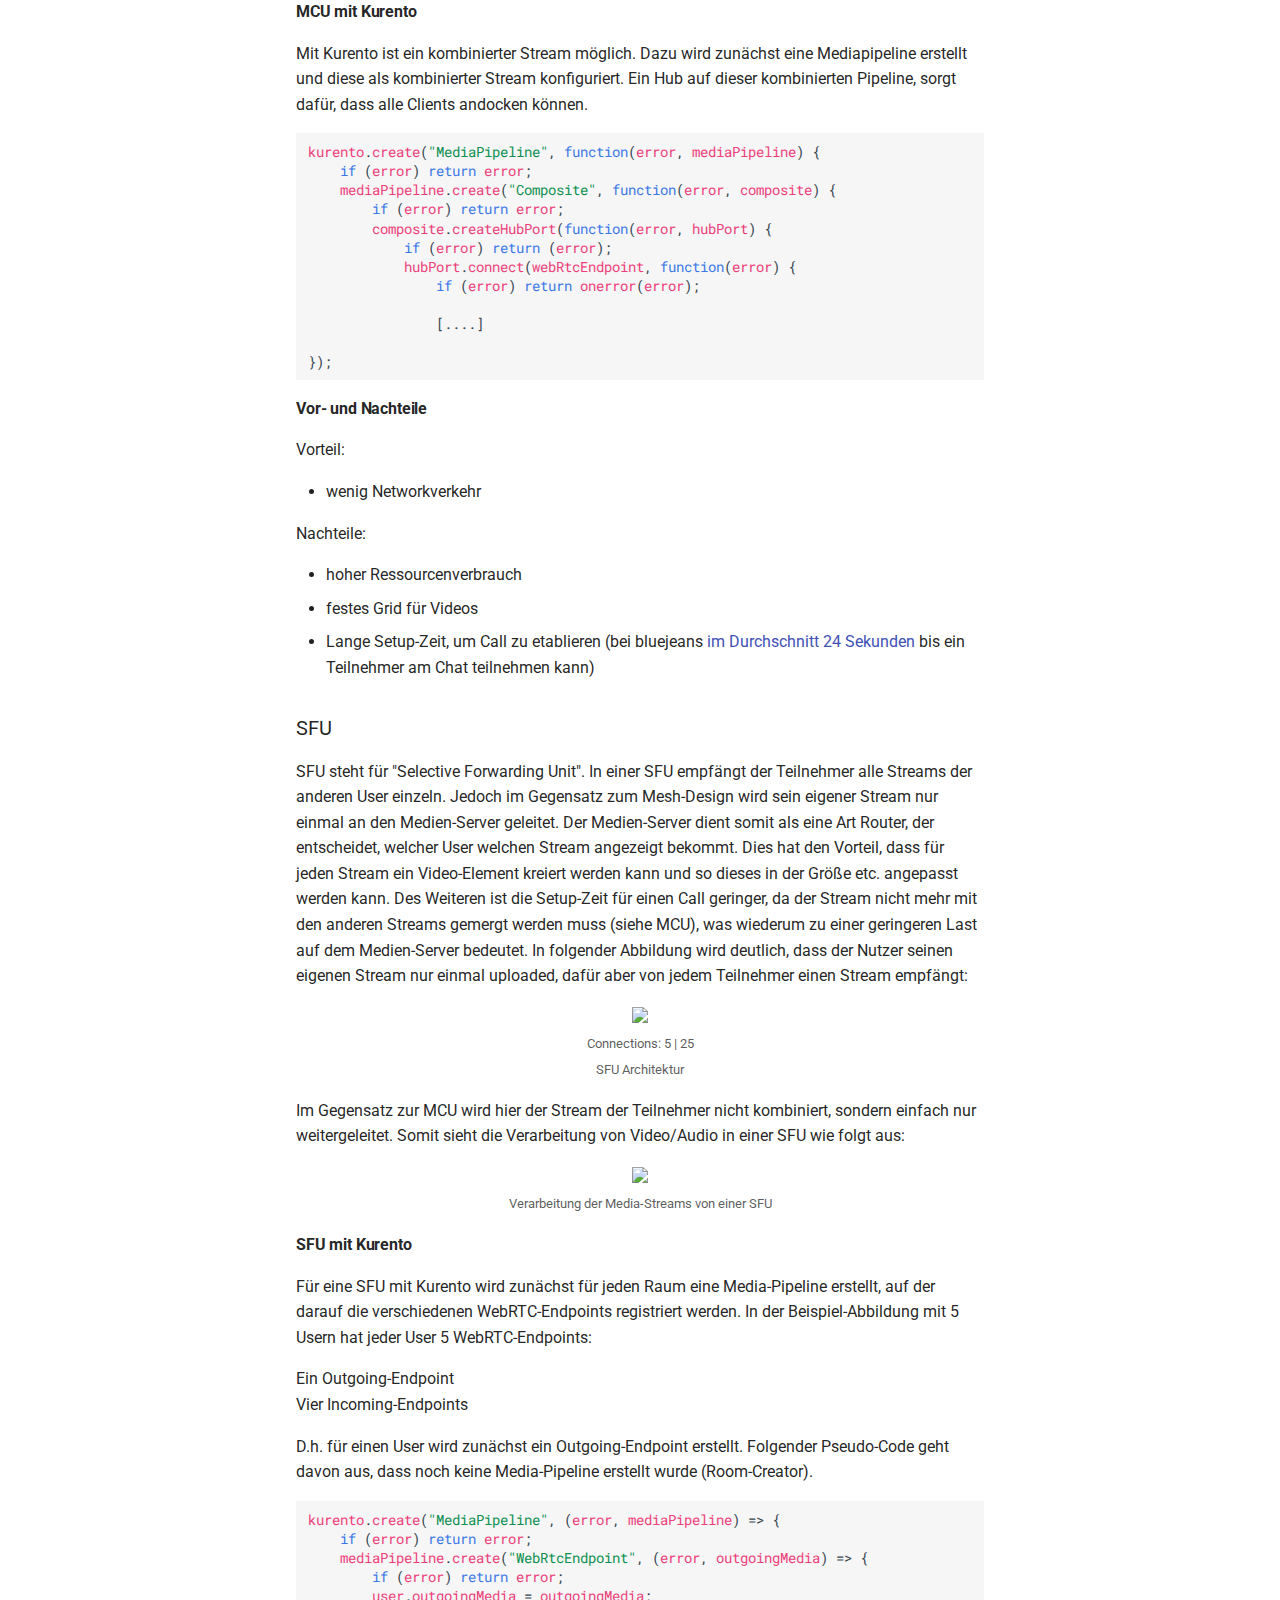
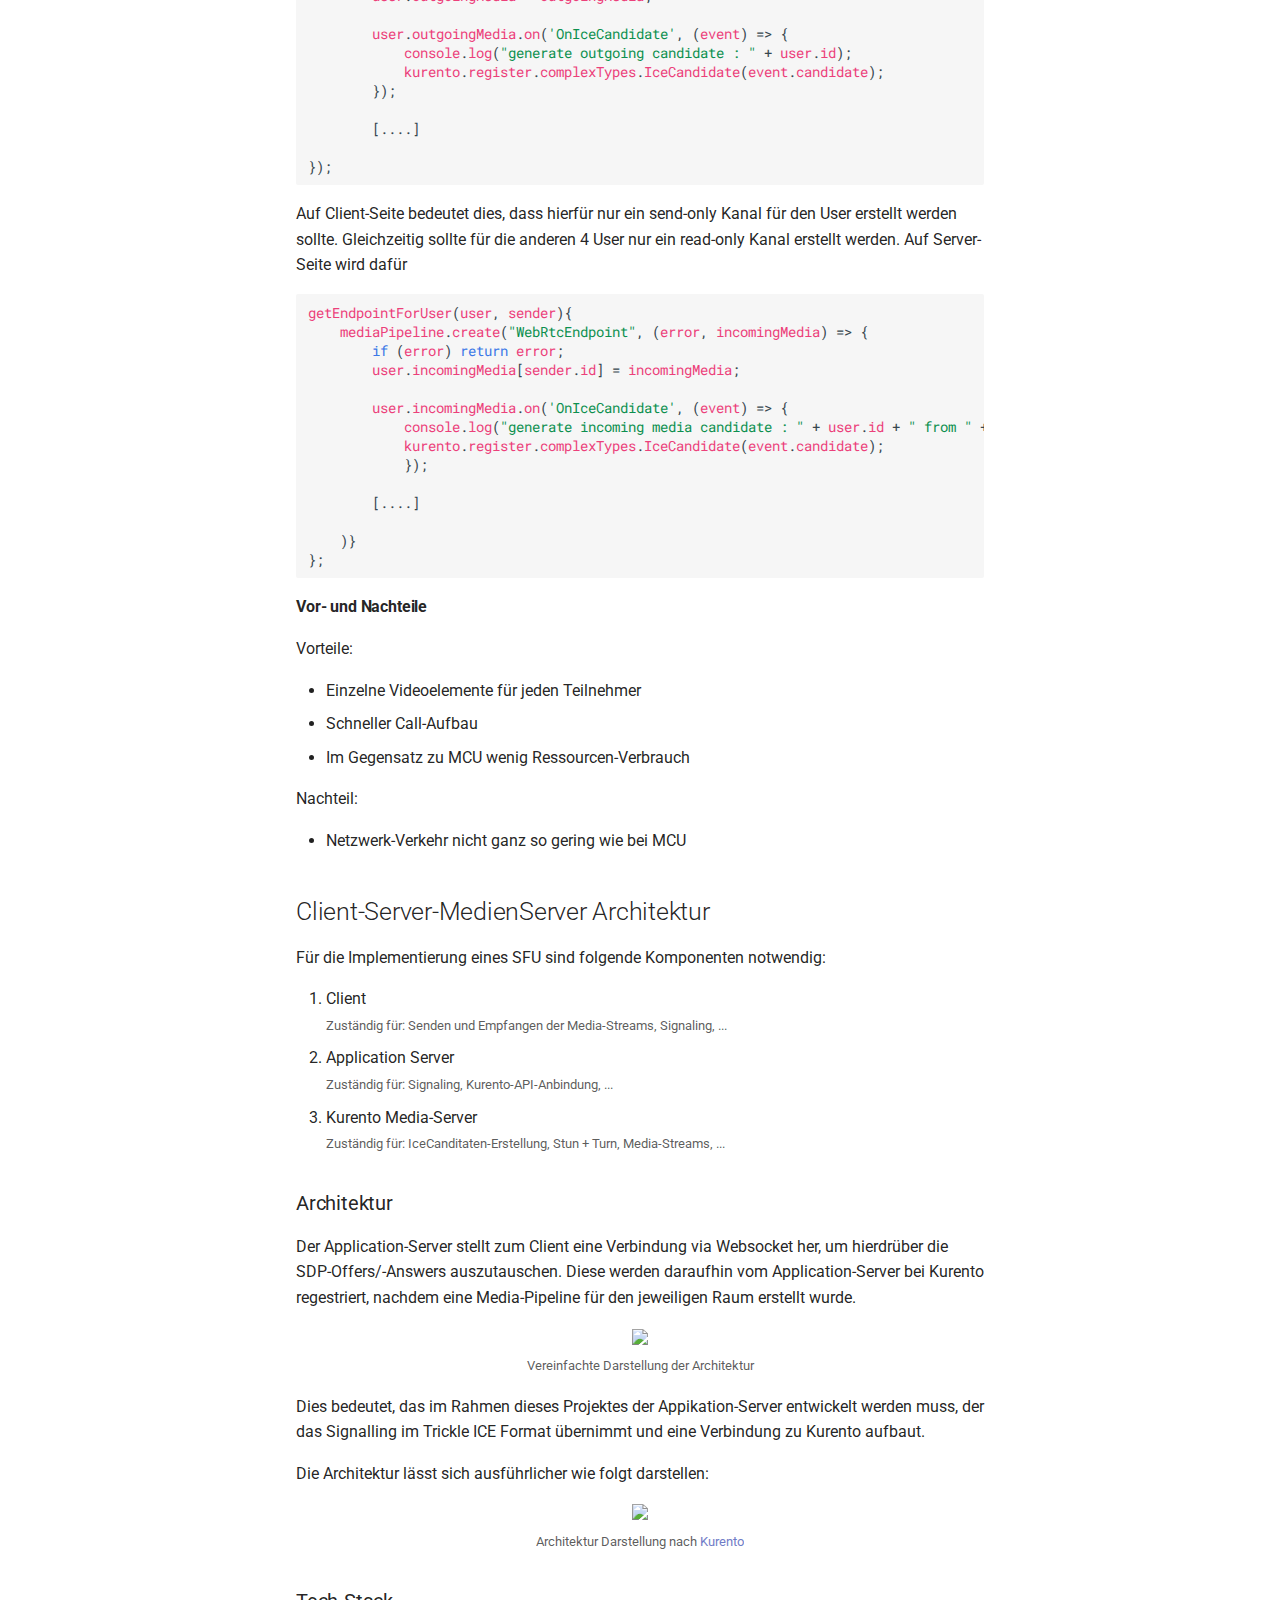
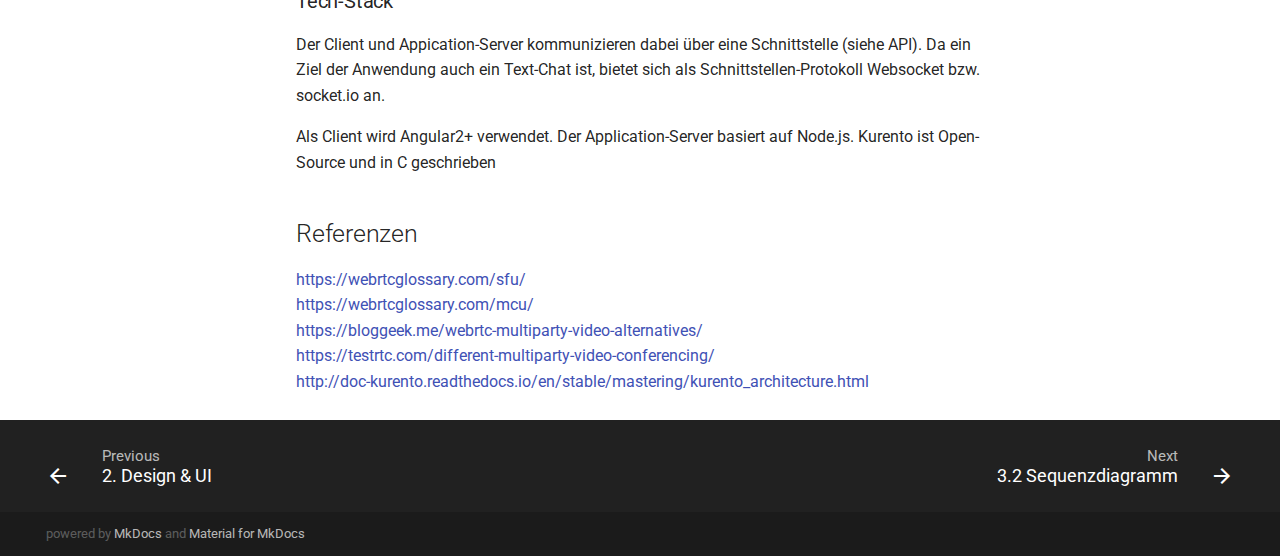
==== commit 00583a90: "fixed images urls" ====
--- a/architecture/index.html
+++ b/architecture/index.html
@@ -523,7 +523,7 @@
 <strong>SFU:</strong> <a href="https://meet.jit.si/">jitsi.org</a></p>
 <h2 id="webrtc-multi-user-topologie">WebRTC Multi-User Topologie<a class="headerlink" href="#webrtc-multi-user-topologie" title="Permanent link">&para;</a></h2>
 <p>In WebRTC Multi-User Anwendungen lässt sich zunächst zwischen Star- und Mesh-Topologie unterscheiden. Beim Meshdesign ist jeder User mit jedem anderen User über einen Peer verbunden, wohingegen bei der Startopologie ein zentrales System die Streams eines Users an andere User weiterleitet.</p>
-<p><center><img src="/images/simple-star-top.png" width="300"><br>
+<p><center><img src="images/simple-star-top.png" width="300"><br>
 <small>Einfache Darstellung der Star-Topologie</small>
 </center></p>
 <p>Für die Implementierung einer Star-Topologie wird ein sog. WebRTC-Medien-Server verwendet. Im Rahmen dieses Projektes wurde sich für <a href="http://www.kurento.org/">Kurento</a> als Basis der gesamten Anwendung entschieden.</p>
@@ -531,12 +531,12 @@
 <p>Innerhalb des Star-Topologie-Design lässt sich weiterhin zwischen <em>Selective Forwarding Unit</em> (<strong>SFU</strong>) und <em>Multipoint Conferencing Unit</em> (<strong>MCU</strong>) unterscheiden. Im Folgenden wird nun näher auf die einzelnen Designs eingegangen und deren Implementierung mit Kurento. Im Rahmen des Projektes wird die SFU-Architektur umgesetzt. <a href="">Hier</a> kann direkt das MCU-Kapitel übersprungen werden.</p>
 <h3 id="mcu">MCU<a class="headerlink" href="#mcu" title="Permanent link">&para;</a></h3>
 <p>MCU steht für "Multipoint Conferencing Unit". Ein MCU bietet die Möglichkeit, mehrere Teilnehmer in einem einzelnem Audio/+Video Stream zu verbinden. Die Media-Streams der einzelnen Teilnehmer werden dabei zu einem einzigen Stream gemixt, d.h. es besteht nur ein Upload-Stream für das gesendete Video/Audio und ein Download-Stream für das Video/Audio der restlichen Teilnehmer. In folgender Abbildung wird deutlich, dass die Teilnehmer je nur eine Verbindung zum Medien-Server haben und der Medien-Server insgesamt 5 Verbinden offen hat: </p>
-<p><center><img src="/images/mcu.png" width="300"><br>
+<p><center><img src="images/mcu.png" width="300"><br>
 <small>Connections: 1 | 5 </small><br>
 <small>MCU Architektur</small>
 </center></p>
 <p>Um dies zu erreichen, müssen die einzelnen Streams der Teilnehmer zu einem Stream kompiniert werden. In MCU muss also folgendes für jeden Teilnehmer leisten:</p>
-<p><center><img src="/images/mcu-processing.png" ><br>
+<p><center><img src="images/mcu-processing.png" ><br>
 <small>Verarbeitung der Media-Streams von einer MCU</small>
 </center></p>
 <p>Die Kombination mehrerer Streams erfordert viele Ressourcen des MCU. In der Darstellung ist der Ressourcenaufwand von grün zu rot markiert, mit welcher die CPU belastet wird.</p>
@@ -570,12 +570,12 @@
 </ul>
 <h3 id="sfu">SFU<a class="headerlink" href="#sfu" title="Permanent link">&para;</a></h3>
 <p>SFU steht für "Selective Forwarding Unit". In einer SFU empfängt der Teilnehmer alle Streams der anderen User einzeln. Jedoch im Gegensatz zum Mesh-Design wird sein eigener Stream nur einmal an den Medien-Server geleitet. Der Medien-Server dient somit als eine Art Router, der entscheidet, welcher User welchen Stream angezeigt bekommt. Dies hat den Vorteil, dass für jeden Stream ein Video-Element kreiert werden kann und so dieses in der Größe etc. angepasst werden kann. Des Weiteren ist die Setup-Zeit für einen Call geringer, da der Stream nicht mehr mit den anderen Streams gemergt werden muss (siehe MCU), was wiederum zu einer geringeren Last auf dem Medien-Server bedeutet. In folgender Abbildung wird deutlich, dass der Nutzer seinen eigenen Stream nur einmal uploaded, dafür aber von jedem Teilnehmer einen Stream empfängt:</p>
-<p><center><img src="/images/sfu.png" width="300"><br>
+<p><center><img src="images/sfu.png" width="300"><br>
 <small>Connections: 5 | 25 </small><br>
 <small>SFU Architektur</small>
 </center></p>
 <p>Im Gegensatz zur MCU wird hier der Stream der Teilnehmer nicht kombiniert, sondern einfach nur weitergeleitet. Somit sieht die Verarbeitung von Video/Audio in einer SFU wie folgt aus:</p>
-<p><center><img src="/images/sfu-processing.png"><br>
+<p><center><img src="images/sfu-processing.png"><br>
 <small>Verarbeitung der Media-Streams von einer SFU</small>
 </center></p>
 <h4 id="sfu-mit-kurento">SFU mit Kurento<a class="headerlink" href="#sfu-mit-kurento" title="Permanent link">&para;</a></h4>
@@ -641,12 +641,12 @@
 </ol>
 <h3 id="architektur">Architektur<a class="headerlink" href="#architektur" title="Permanent link">&para;</a></h3>
 <p>Der Application-Server stellt zum Client eine Verbindung via Websocket her, um hierdrüber die SDP-Offers/-Answers auszutauschen. Diese werden daraufhin vom Application-Server bei Kurento regestriert, nachdem eine Media-Pipeline für den jeweiligen Raum erstellt wurde.</p>
-<p><center><img src="/images/architecture.png" width=""><br>
+<p><center><img src="images/architecture.png" width=""><br>
 <small>Vereinfachte Darstellung der Architektur</small>
 </center></p>
 <p>Dies bedeutet, das im Rahmen dieses Projektes der Appikation-Server entwickelt werden muss, der das Signalling im Trickle ICE Format übernimmt und eine Verbindung zu Kurento aufbaut.</p>
 <p>Die Architektur lässt sich ausführlicher wie folgt darstellen:
-<center><img src="/images/architecture-complex.png" width=""><br>
+<center><img src="images/architecture-complex.png" width=""><br>
 <small>Architektur Darstellung nach <a href="http://doc-kurento.readthedocs.io/en/stable/mastering/kurento_architecture.html">Kurento</a></small>
 </center></p>
 <h3 id="tech-stack">Tech-Stack<a class="headerlink" href="#tech-stack" title="Permanent link">&para;</a></h3>
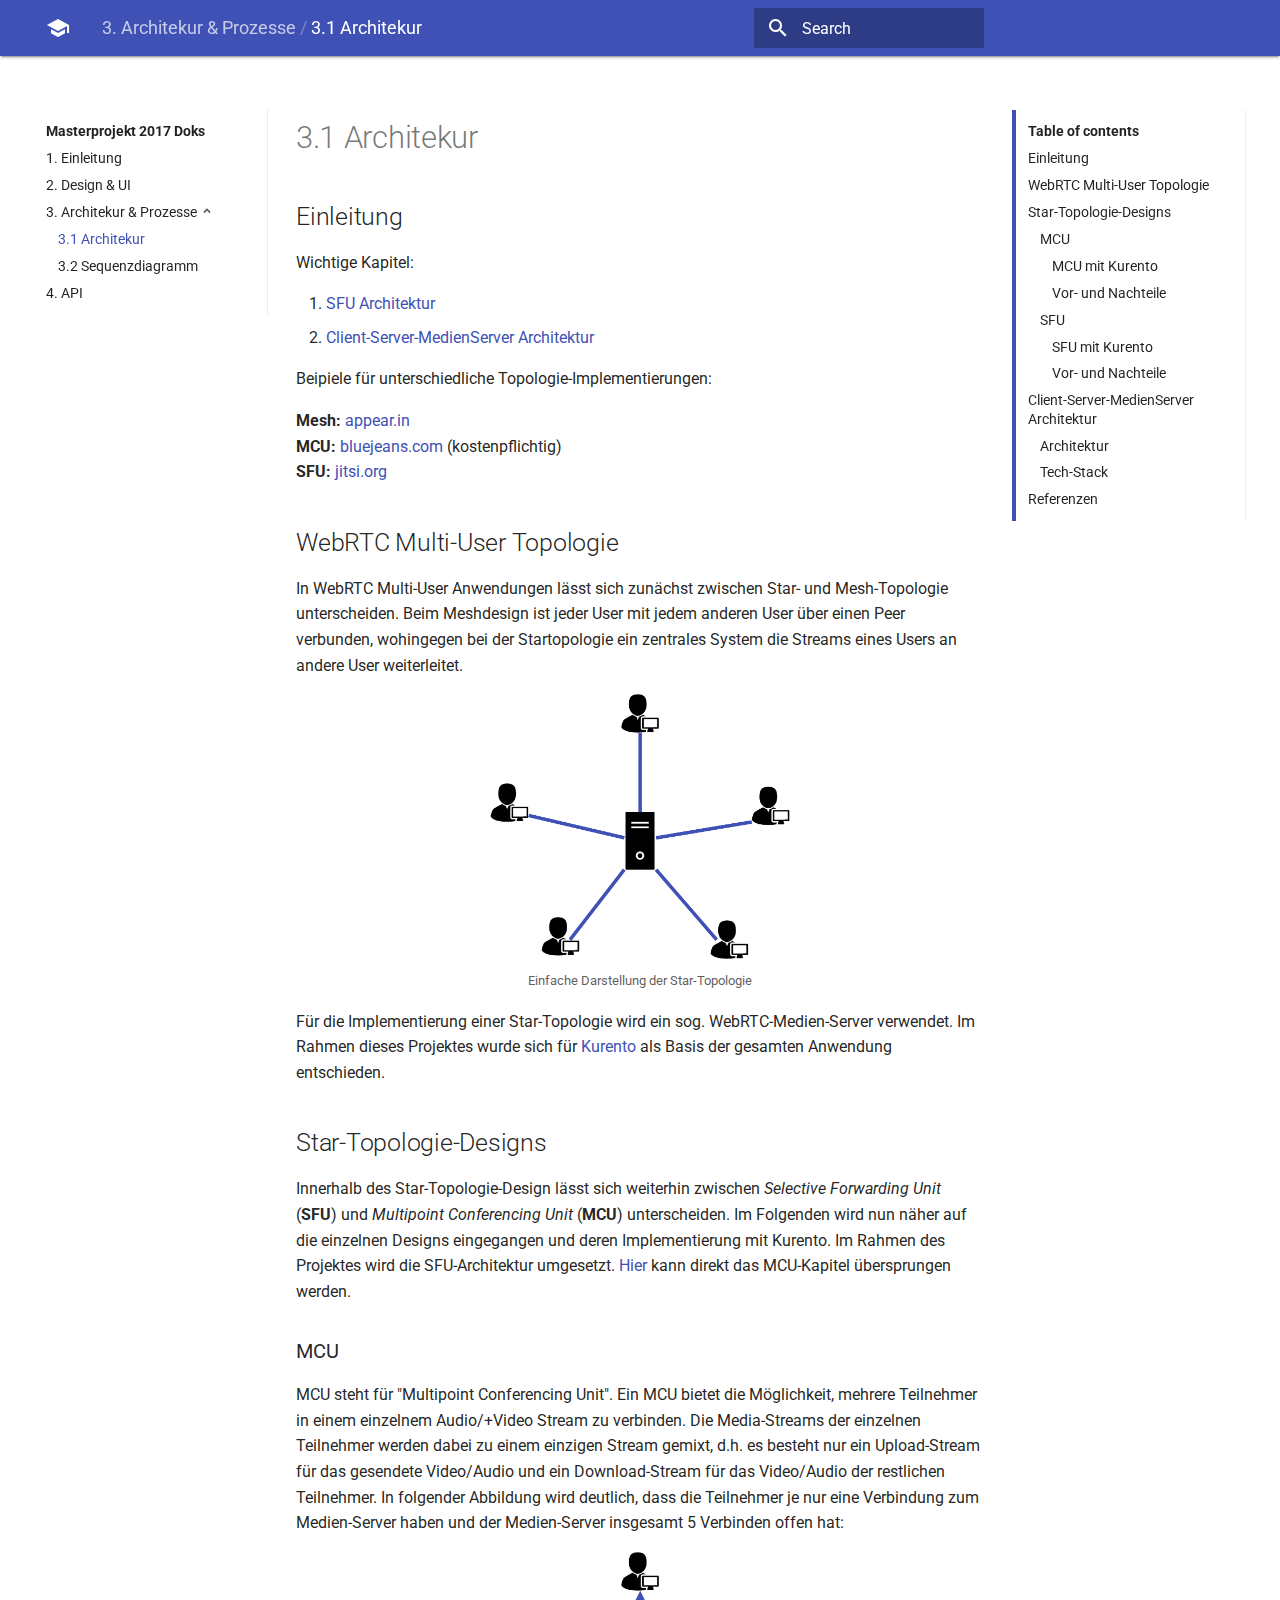
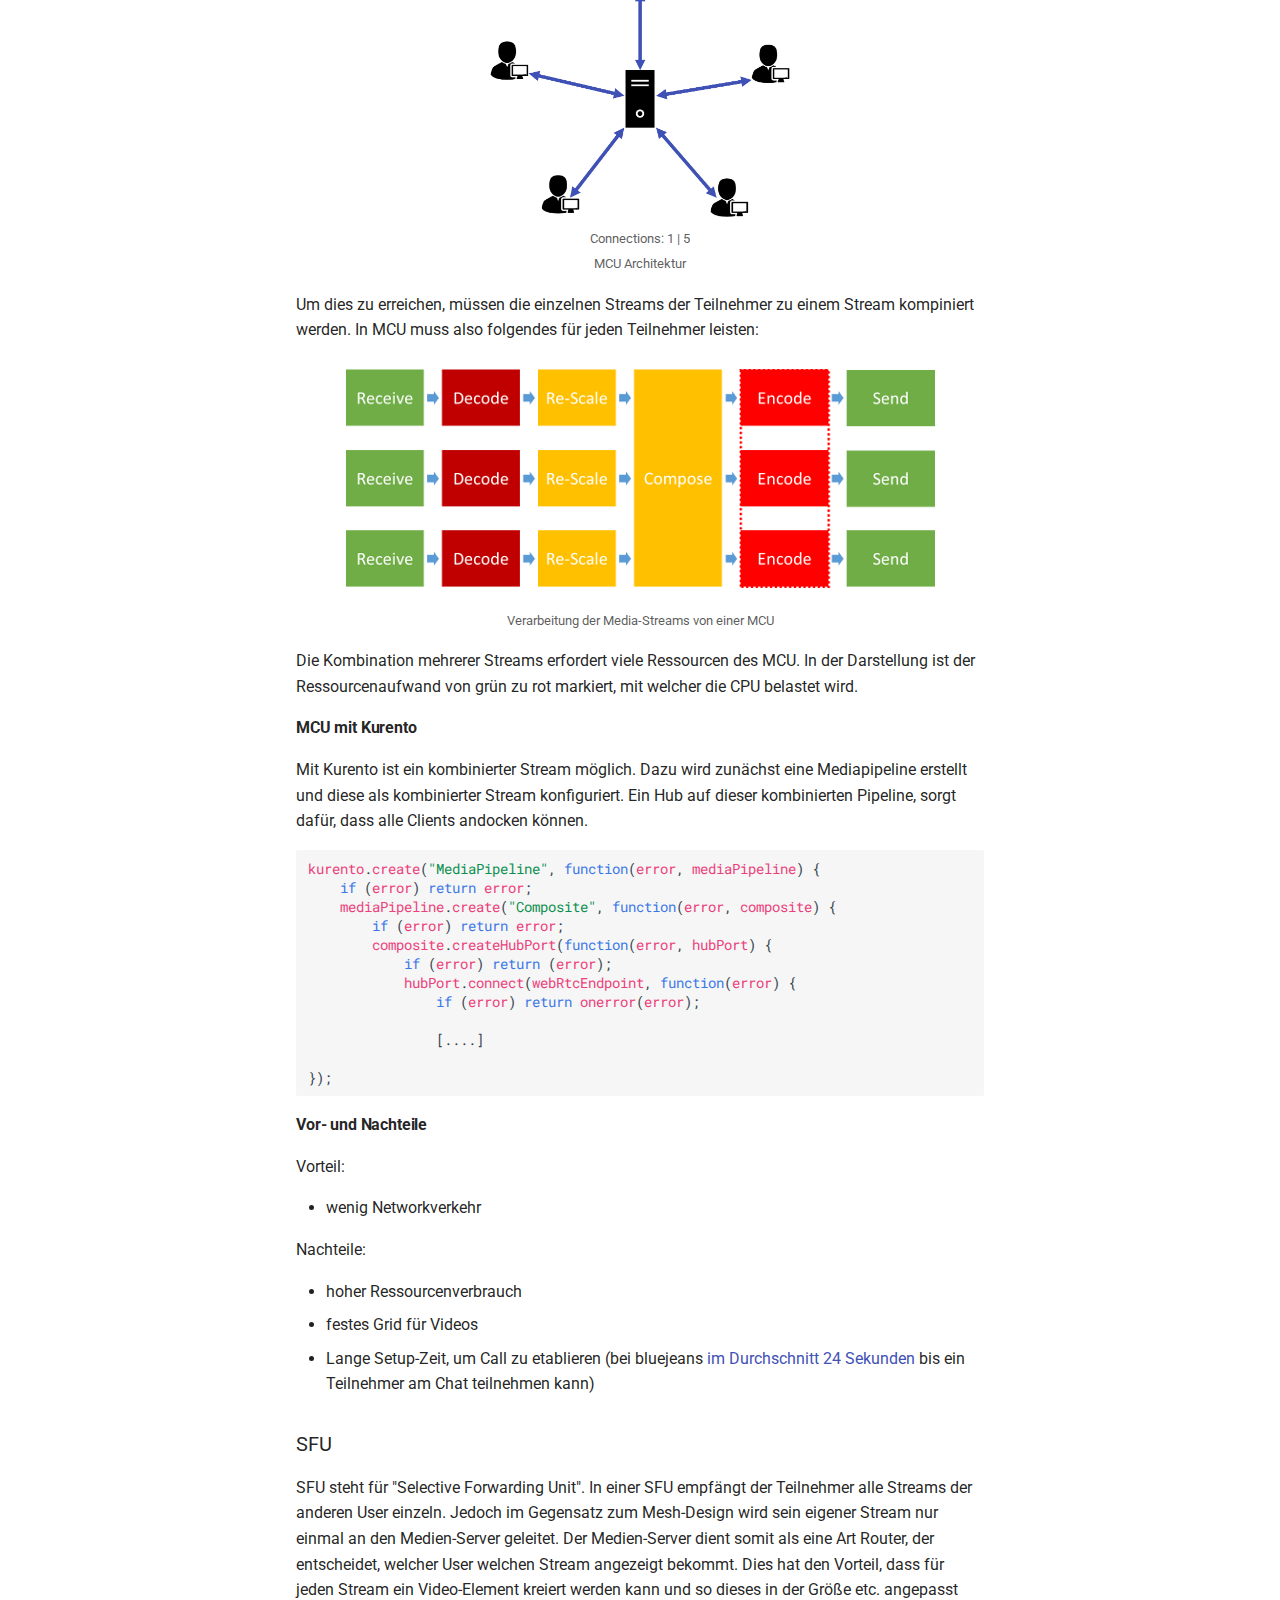
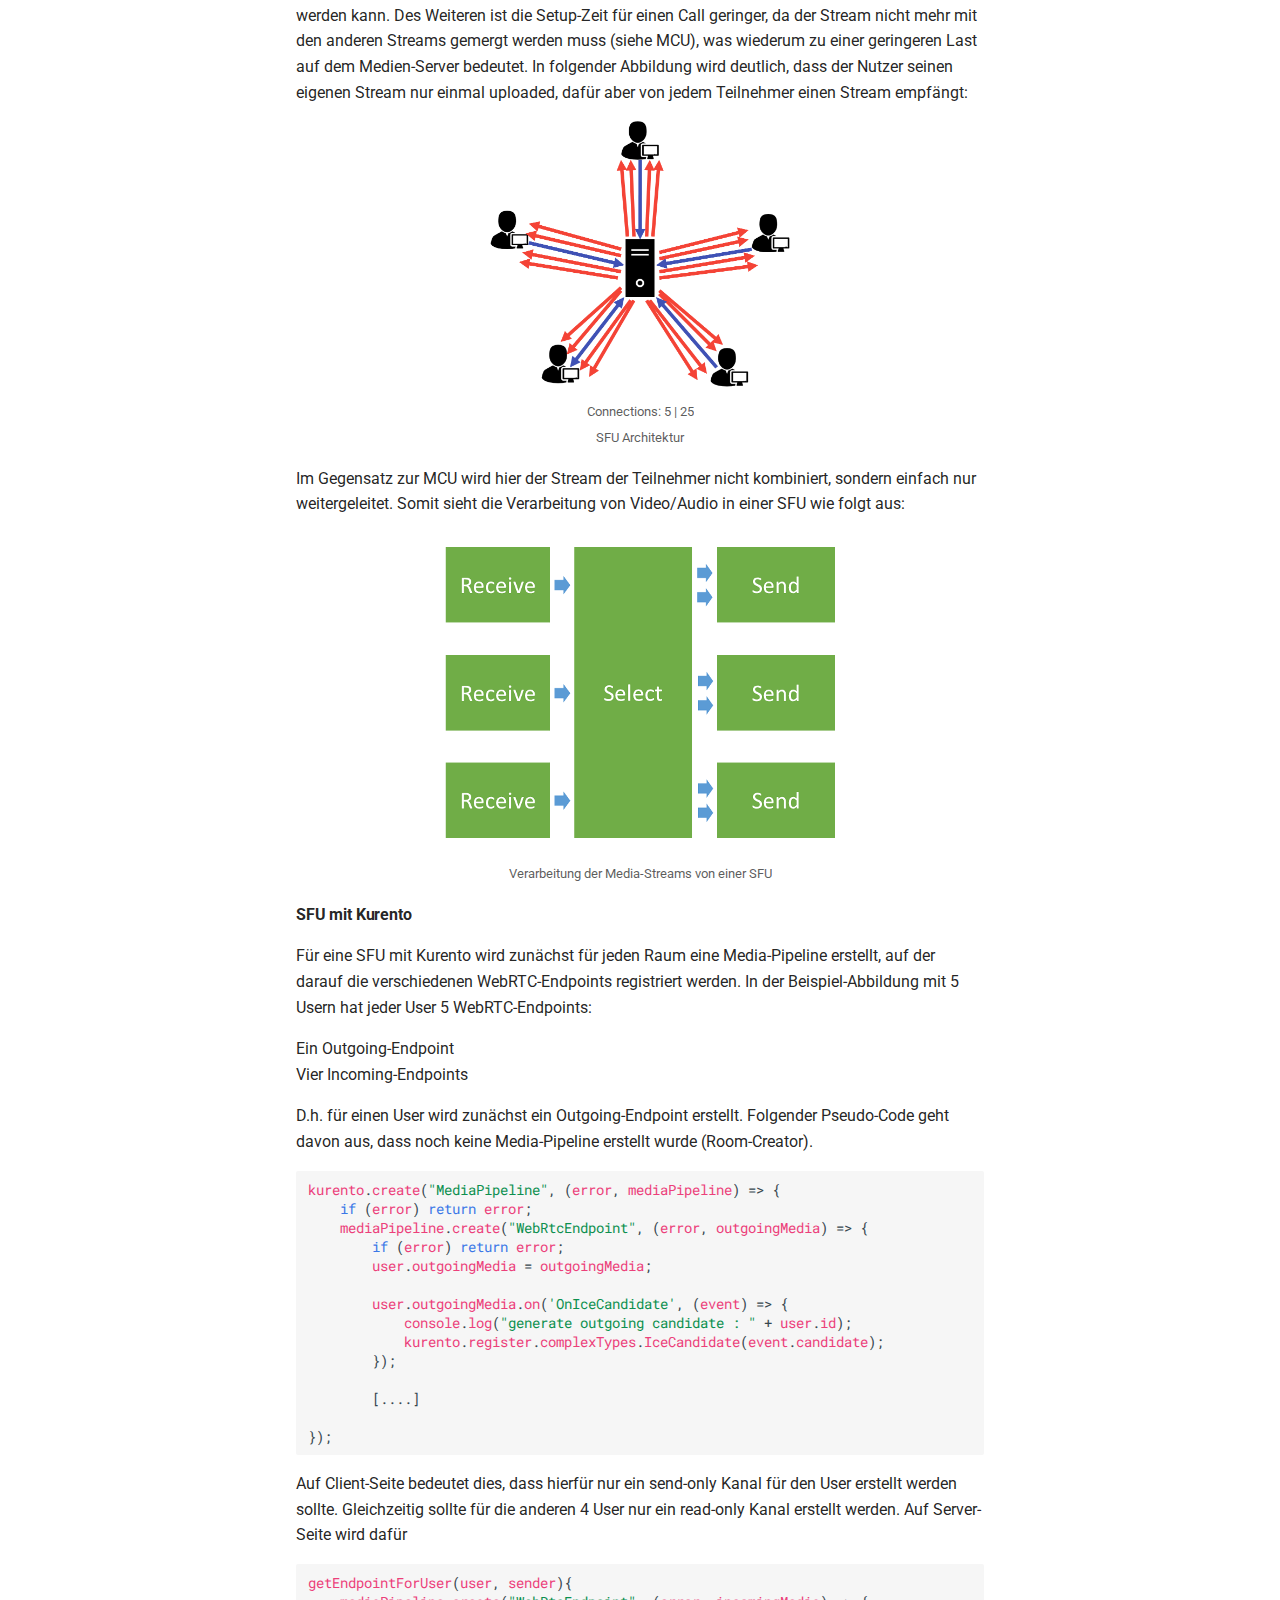
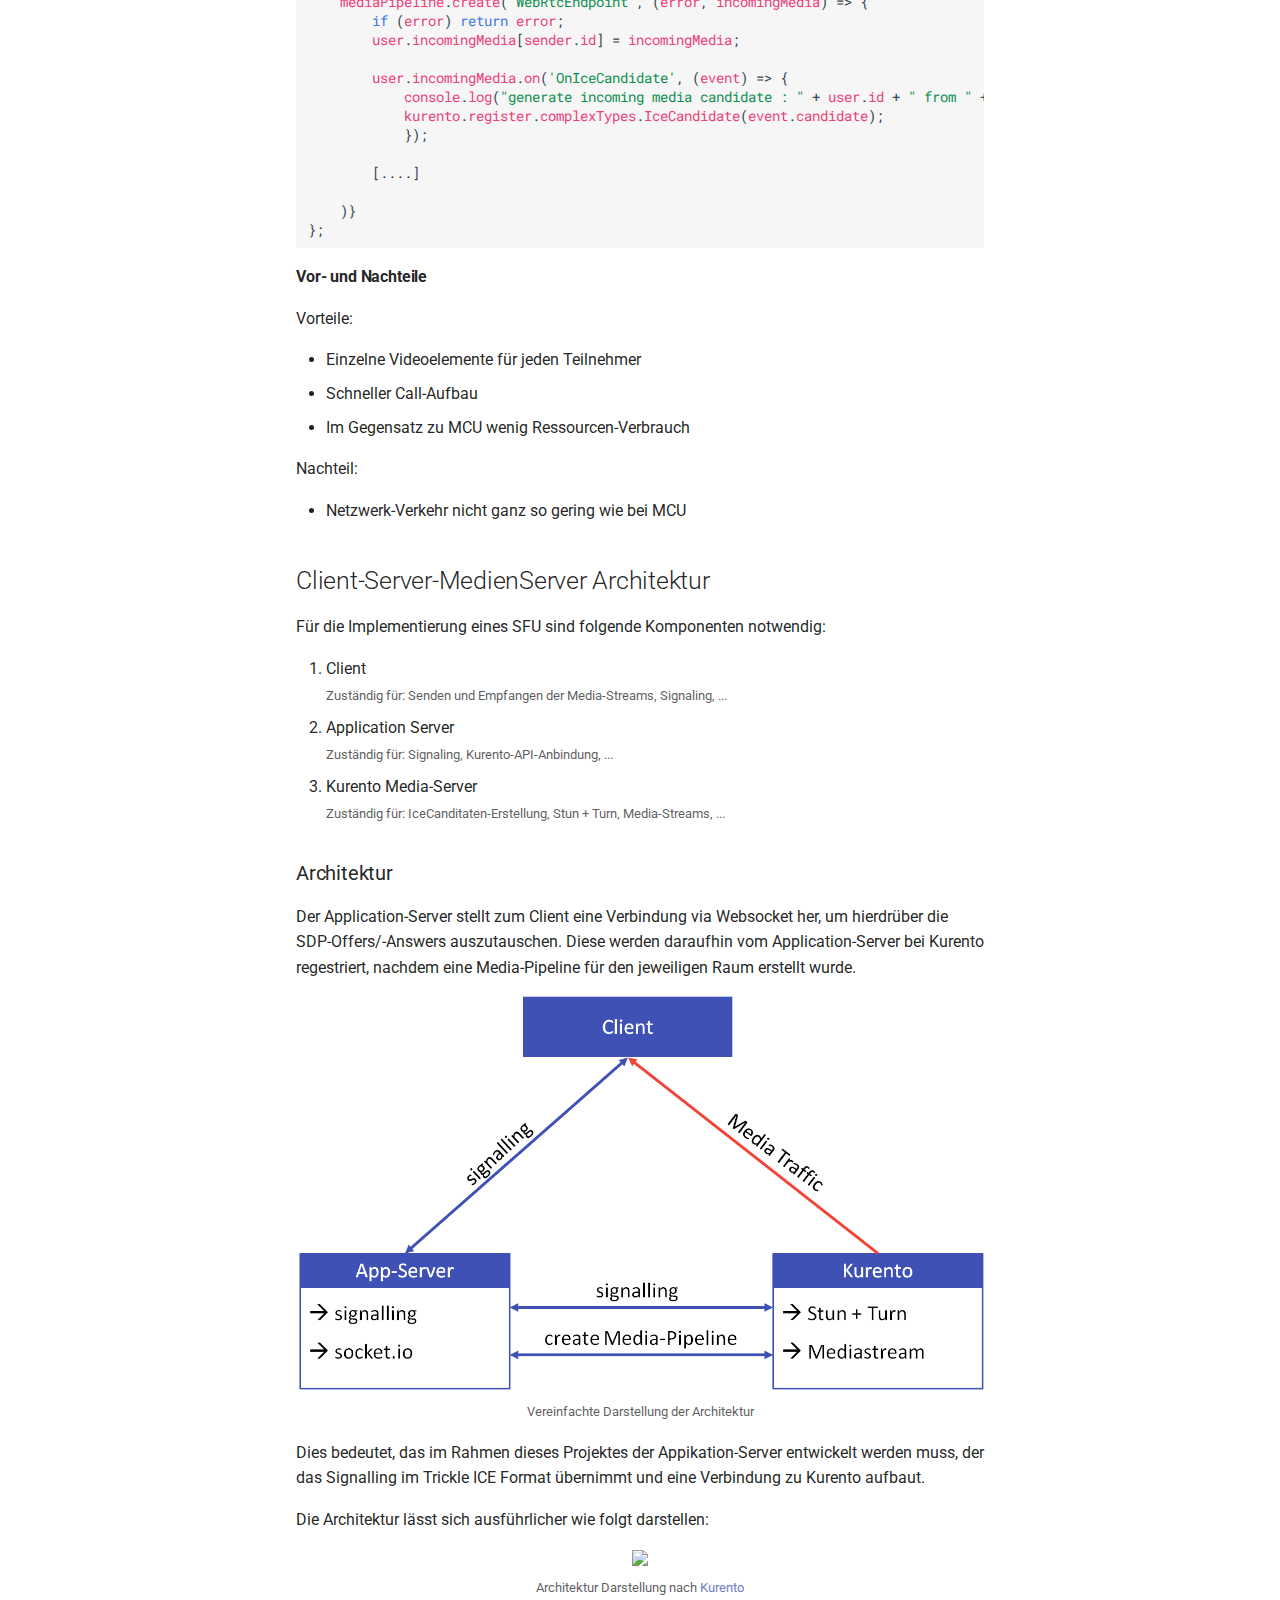
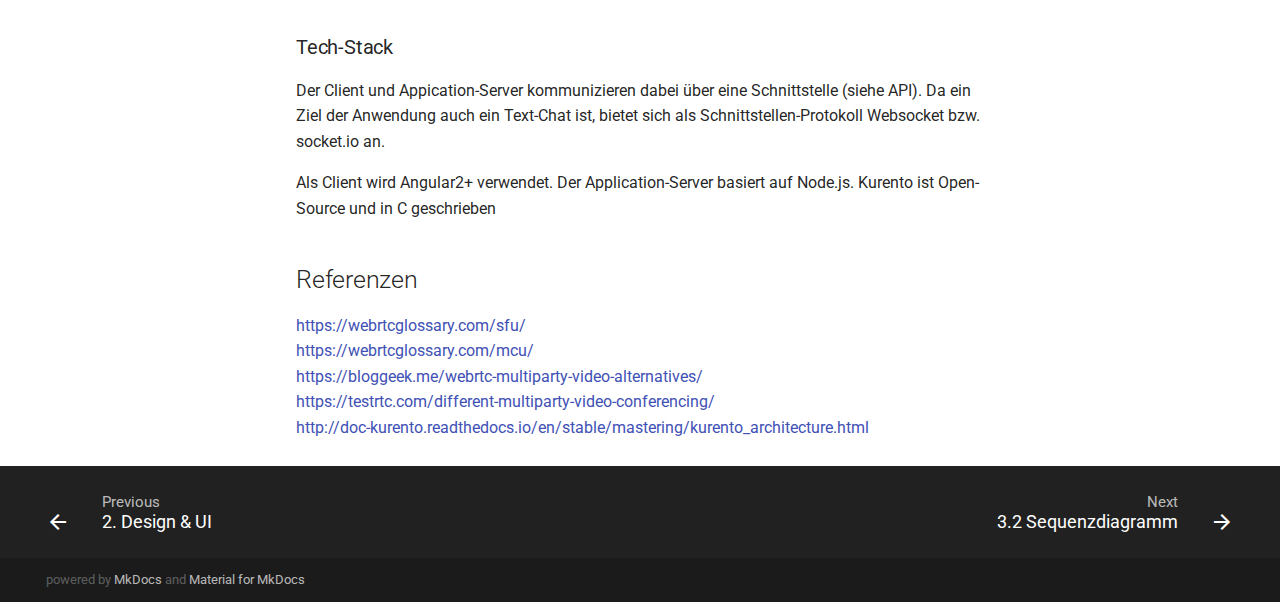
==== commit 9a729eee: "urls" ====
--- a/architecture/index.html
+++ b/architecture/index.html
@@ -523,7 +523,7 @@
 <strong>SFU:</strong> <a href="https://meet.jit.si/">jitsi.org</a></p>
 <h2 id="webrtc-multi-user-topologie">WebRTC Multi-User Topologie<a class="headerlink" href="#webrtc-multi-user-topologie" title="Permanent link">&para;</a></h2>
 <p>In WebRTC Multi-User Anwendungen lässt sich zunächst zwischen Star- und Mesh-Topologie unterscheiden. Beim Meshdesign ist jeder User mit jedem anderen User über einen Peer verbunden, wohingegen bei der Startopologie ein zentrales System die Streams eines Users an andere User weiterleitet.</p>
-<p><center><img src="images/simple-star-top.png" width="300"><br>
+<p><center><img src="../images/simple-star-top.png" width="300"><br>
 <small>Einfache Darstellung der Star-Topologie</small>
 </center></p>
 <p>Für die Implementierung einer Star-Topologie wird ein sog. WebRTC-Medien-Server verwendet. Im Rahmen dieses Projektes wurde sich für <a href="http://www.kurento.org/">Kurento</a> als Basis der gesamten Anwendung entschieden.</p>
@@ -531,12 +531,12 @@
 <p>Innerhalb des Star-Topologie-Design lässt sich weiterhin zwischen <em>Selective Forwarding Unit</em> (<strong>SFU</strong>) und <em>Multipoint Conferencing Unit</em> (<strong>MCU</strong>) unterscheiden. Im Folgenden wird nun näher auf die einzelnen Designs eingegangen und deren Implementierung mit Kurento. Im Rahmen des Projektes wird die SFU-Architektur umgesetzt. <a href="">Hier</a> kann direkt das MCU-Kapitel übersprungen werden.</p>
 <h3 id="mcu">MCU<a class="headerlink" href="#mcu" title="Permanent link">&para;</a></h3>
 <p>MCU steht für "Multipoint Conferencing Unit". Ein MCU bietet die Möglichkeit, mehrere Teilnehmer in einem einzelnem Audio/+Video Stream zu verbinden. Die Media-Streams der einzelnen Teilnehmer werden dabei zu einem einzigen Stream gemixt, d.h. es besteht nur ein Upload-Stream für das gesendete Video/Audio und ein Download-Stream für das Video/Audio der restlichen Teilnehmer. In folgender Abbildung wird deutlich, dass die Teilnehmer je nur eine Verbindung zum Medien-Server haben und der Medien-Server insgesamt 5 Verbinden offen hat: </p>
-<p><center><img src="images/mcu.png" width="300"><br>
+<p><center><img src="../images/mcu.png" width="300"><br>
 <small>Connections: 1 | 5 </small><br>
 <small>MCU Architektur</small>
 </center></p>
 <p>Um dies zu erreichen, müssen die einzelnen Streams der Teilnehmer zu einem Stream kompiniert werden. In MCU muss also folgendes für jeden Teilnehmer leisten:</p>
-<p><center><img src="images/mcu-processing.png" ><br>
+<p><center><img src="../images/mcu-processing.png" ><br>
 <small>Verarbeitung der Media-Streams von einer MCU</small>
 </center></p>
 <p>Die Kombination mehrerer Streams erfordert viele Ressourcen des MCU. In der Darstellung ist der Ressourcenaufwand von grün zu rot markiert, mit welcher die CPU belastet wird.</p>
@@ -570,12 +570,12 @@
 </ul>
 <h3 id="sfu">SFU<a class="headerlink" href="#sfu" title="Permanent link">&para;</a></h3>
 <p>SFU steht für "Selective Forwarding Unit". In einer SFU empfängt der Teilnehmer alle Streams der anderen User einzeln. Jedoch im Gegensatz zum Mesh-Design wird sein eigener Stream nur einmal an den Medien-Server geleitet. Der Medien-Server dient somit als eine Art Router, der entscheidet, welcher User welchen Stream angezeigt bekommt. Dies hat den Vorteil, dass für jeden Stream ein Video-Element kreiert werden kann und so dieses in der Größe etc. angepasst werden kann. Des Weiteren ist die Setup-Zeit für einen Call geringer, da der Stream nicht mehr mit den anderen Streams gemergt werden muss (siehe MCU), was wiederum zu einer geringeren Last auf dem Medien-Server bedeutet. In folgender Abbildung wird deutlich, dass der Nutzer seinen eigenen Stream nur einmal uploaded, dafür aber von jedem Teilnehmer einen Stream empfängt:</p>
-<p><center><img src="images/sfu.png" width="300"><br>
+<p><center><img src="../images/sfu.png" width="300"><br>
 <small>Connections: 5 | 25 </small><br>
 <small>SFU Architektur</small>
 </center></p>
 <p>Im Gegensatz zur MCU wird hier der Stream der Teilnehmer nicht kombiniert, sondern einfach nur weitergeleitet. Somit sieht die Verarbeitung von Video/Audio in einer SFU wie folgt aus:</p>
-<p><center><img src="images/sfu-processing.png"><br>
+<p><center><img src="../../images/sfu-processing.png"><br>
 <small>Verarbeitung der Media-Streams von einer SFU</small>
 </center></p>
 <h4 id="sfu-mit-kurento">SFU mit Kurento<a class="headerlink" href="#sfu-mit-kurento" title="Permanent link">&para;</a></h4>
@@ -641,12 +641,12 @@
 </ol>
 <h3 id="architektur">Architektur<a class="headerlink" href="#architektur" title="Permanent link">&para;</a></h3>
 <p>Der Application-Server stellt zum Client eine Verbindung via Websocket her, um hierdrüber die SDP-Offers/-Answers auszutauschen. Diese werden daraufhin vom Application-Server bei Kurento regestriert, nachdem eine Media-Pipeline für den jeweiligen Raum erstellt wurde.</p>
-<p><center><img src="images/architecture.png" width=""><br>
+<p><center><img src="../images/architecture.png" width=""><br>
 <small>Vereinfachte Darstellung der Architektur</small>
 </center></p>
 <p>Dies bedeutet, das im Rahmen dieses Projektes der Appikation-Server entwickelt werden muss, der das Signalling im Trickle ICE Format übernimmt und eine Verbindung zu Kurento aufbaut.</p>
 <p>Die Architektur lässt sich ausführlicher wie folgt darstellen:
-<center><img src="images/architecture-complex.png" width=""><br>
+<center><img src="../images/architecture-complex.png" width=""><br>
 <small>Architektur Darstellung nach <a href="http://doc-kurento.readthedocs.io/en/stable/mastering/kurento_architecture.html">Kurento</a></small>
 </center></p>
 <h3 id="tech-stack">Tech-Stack<a class="headerlink" href="#tech-stack" title="Permanent link">&para;</a></h3>
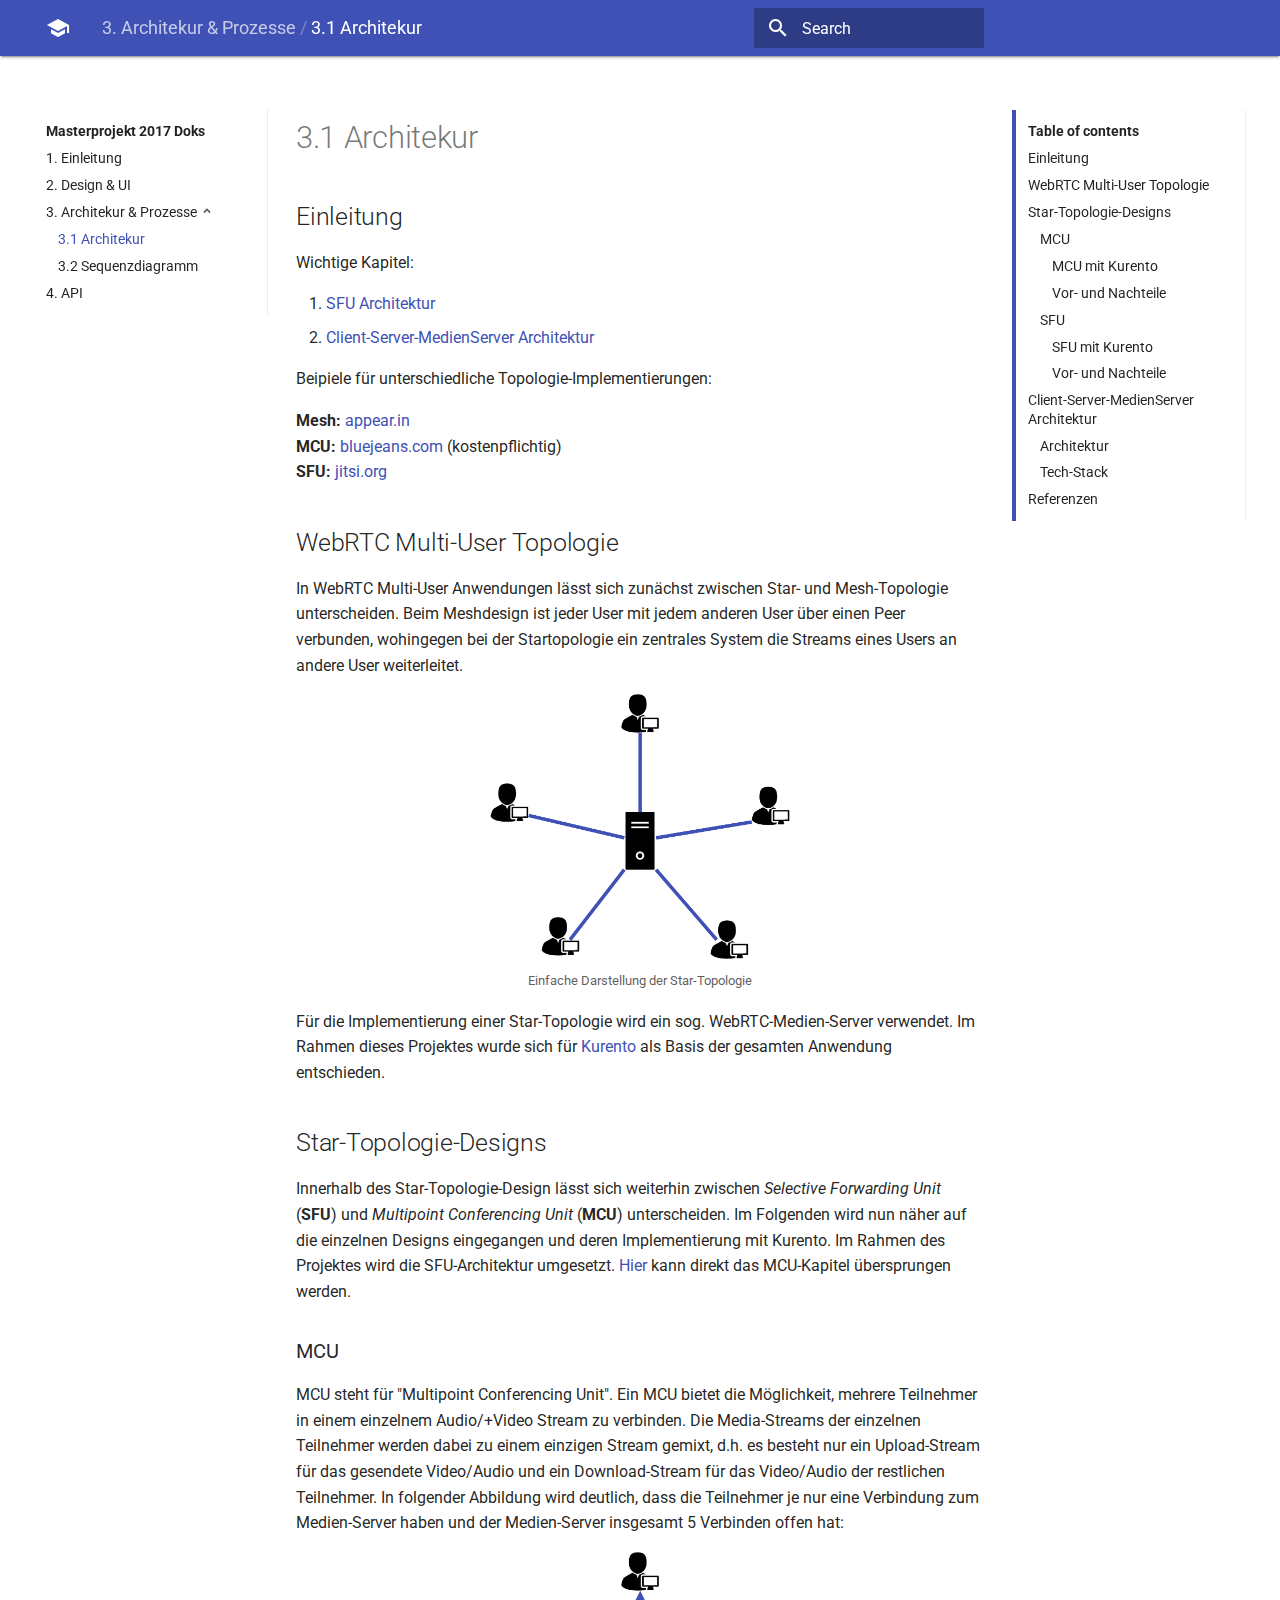
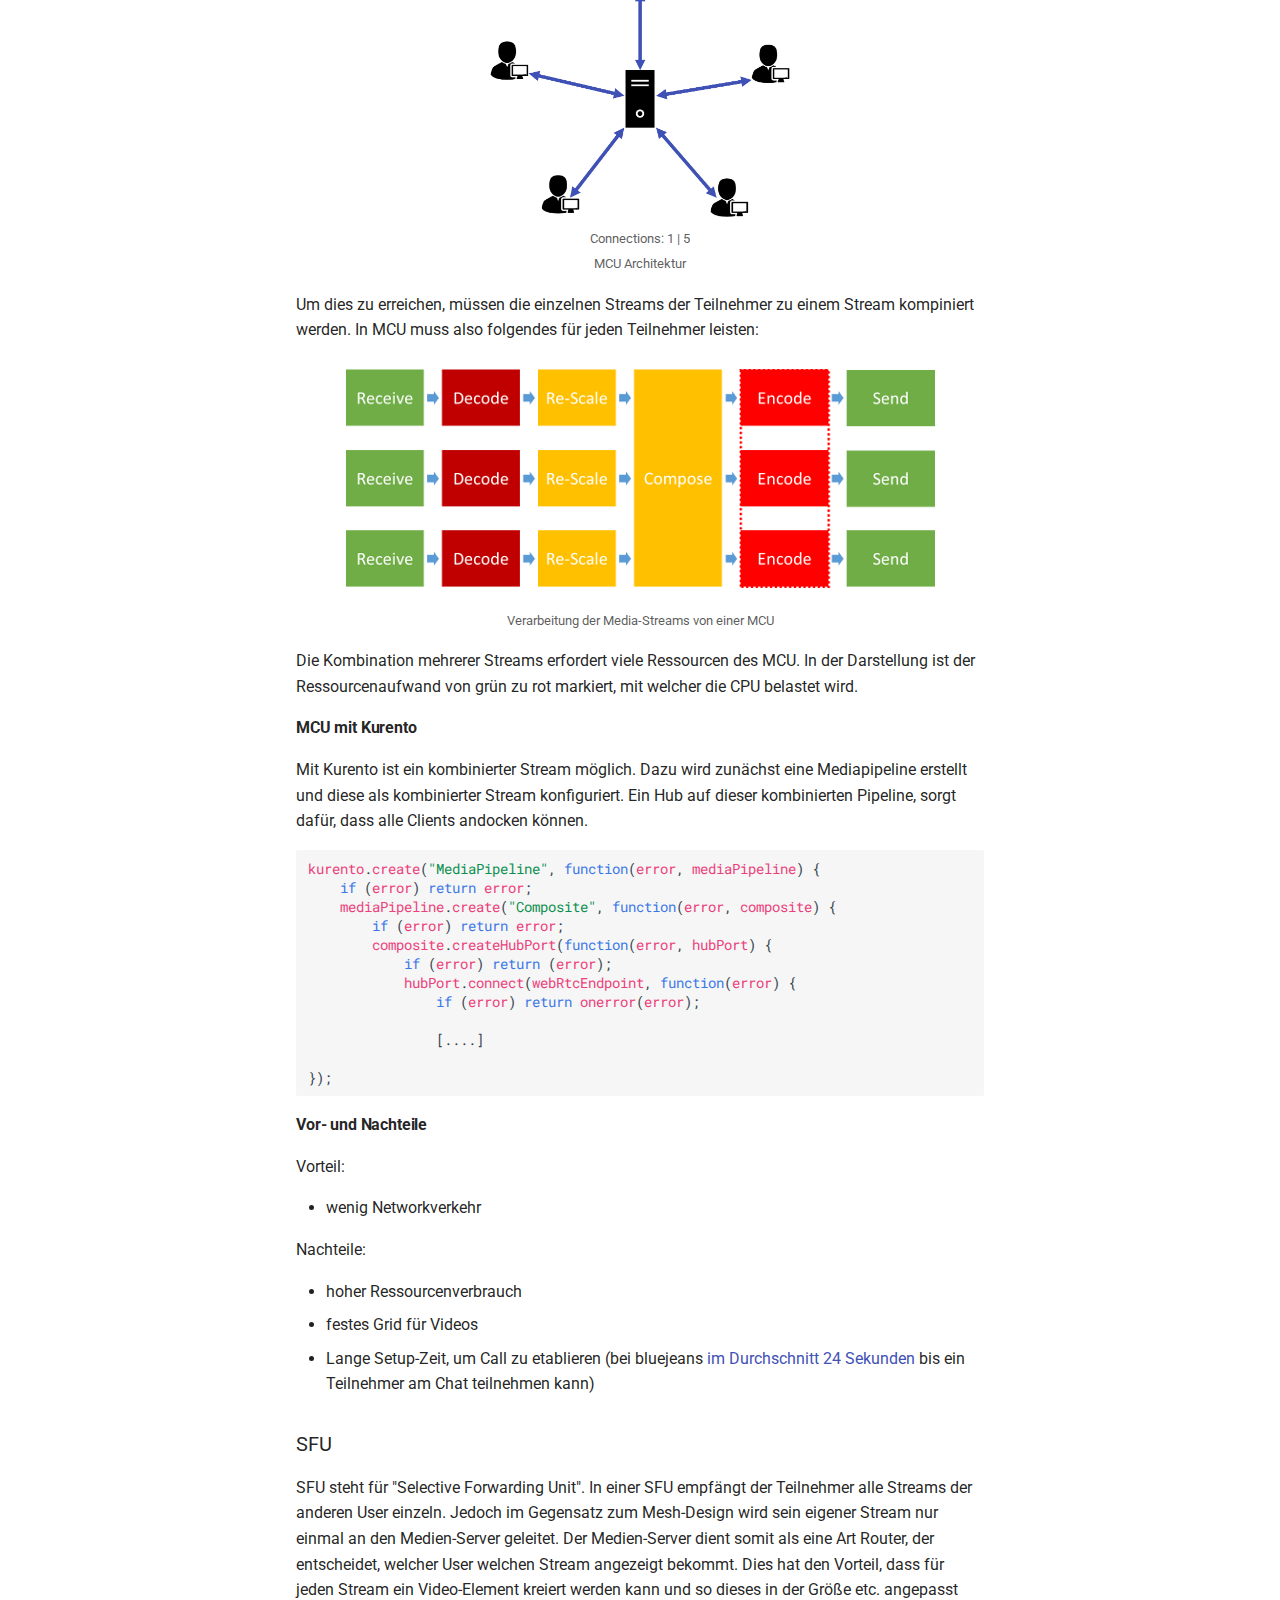
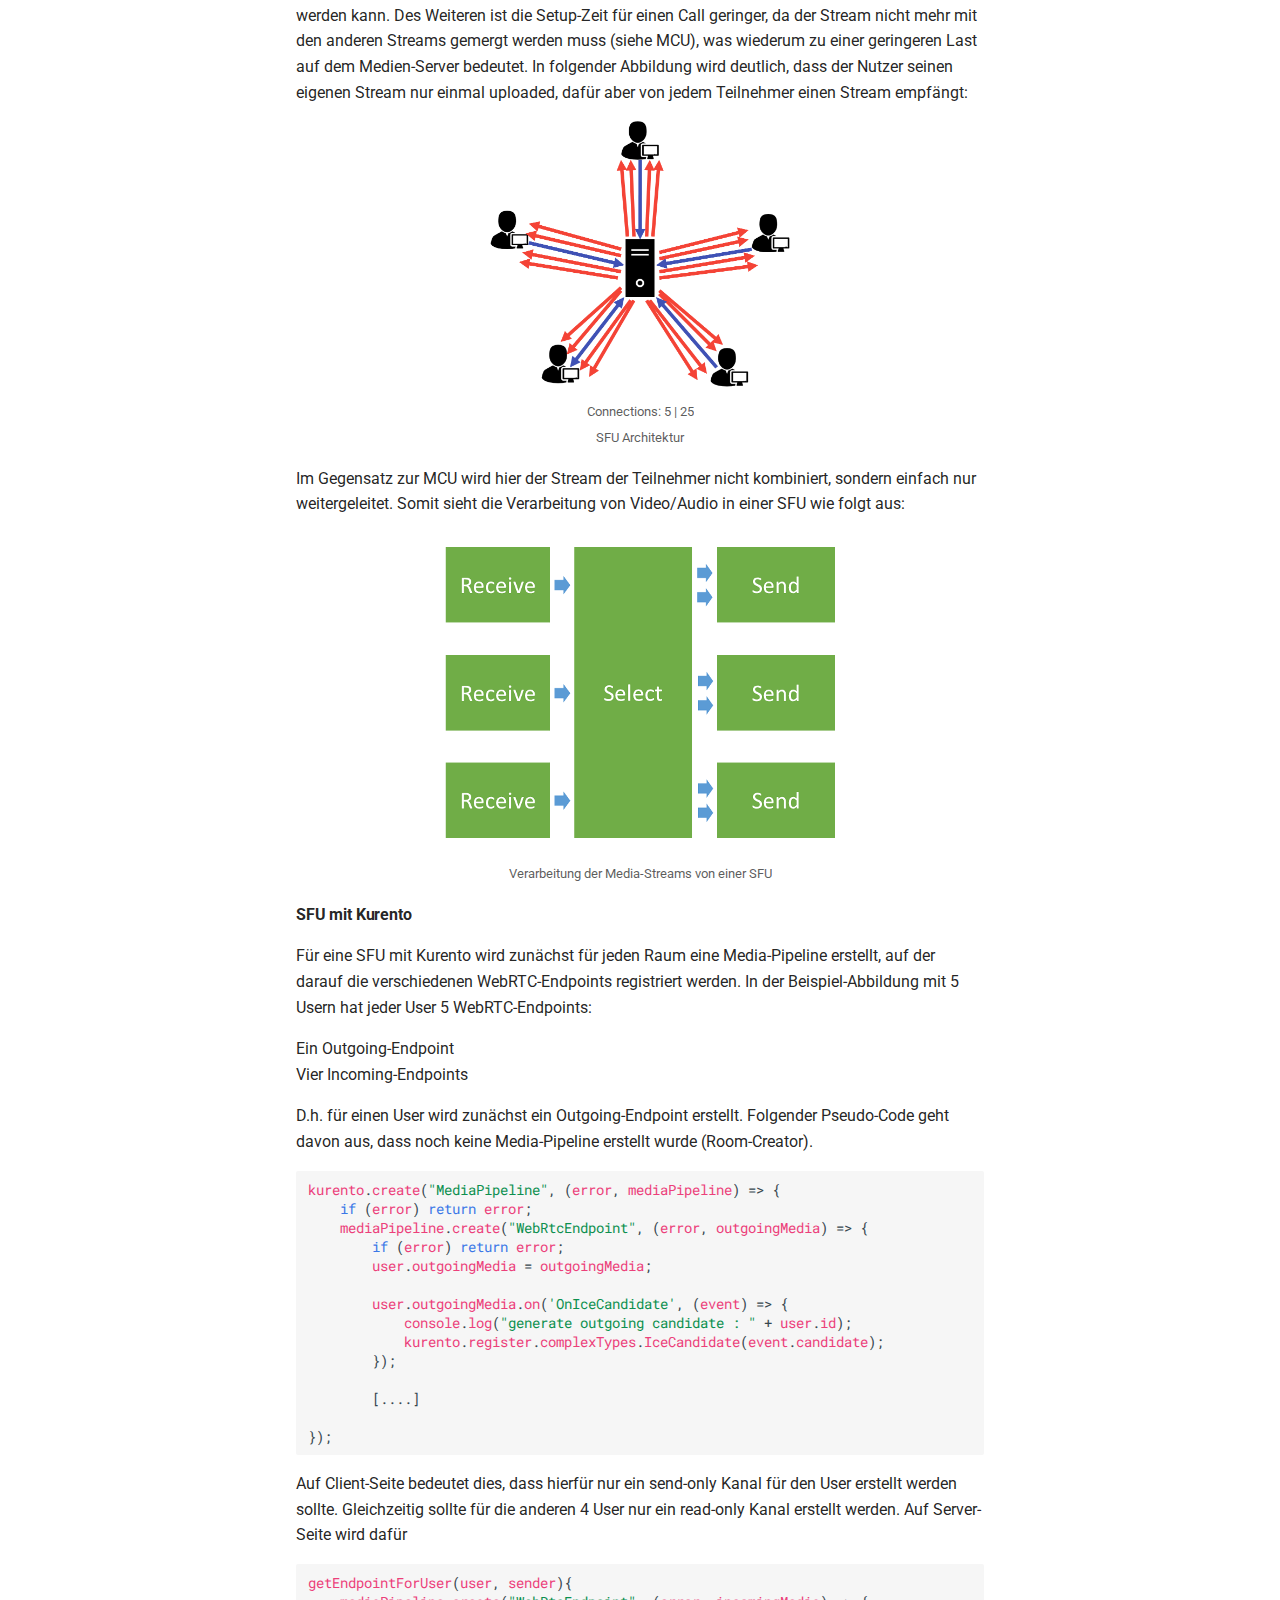
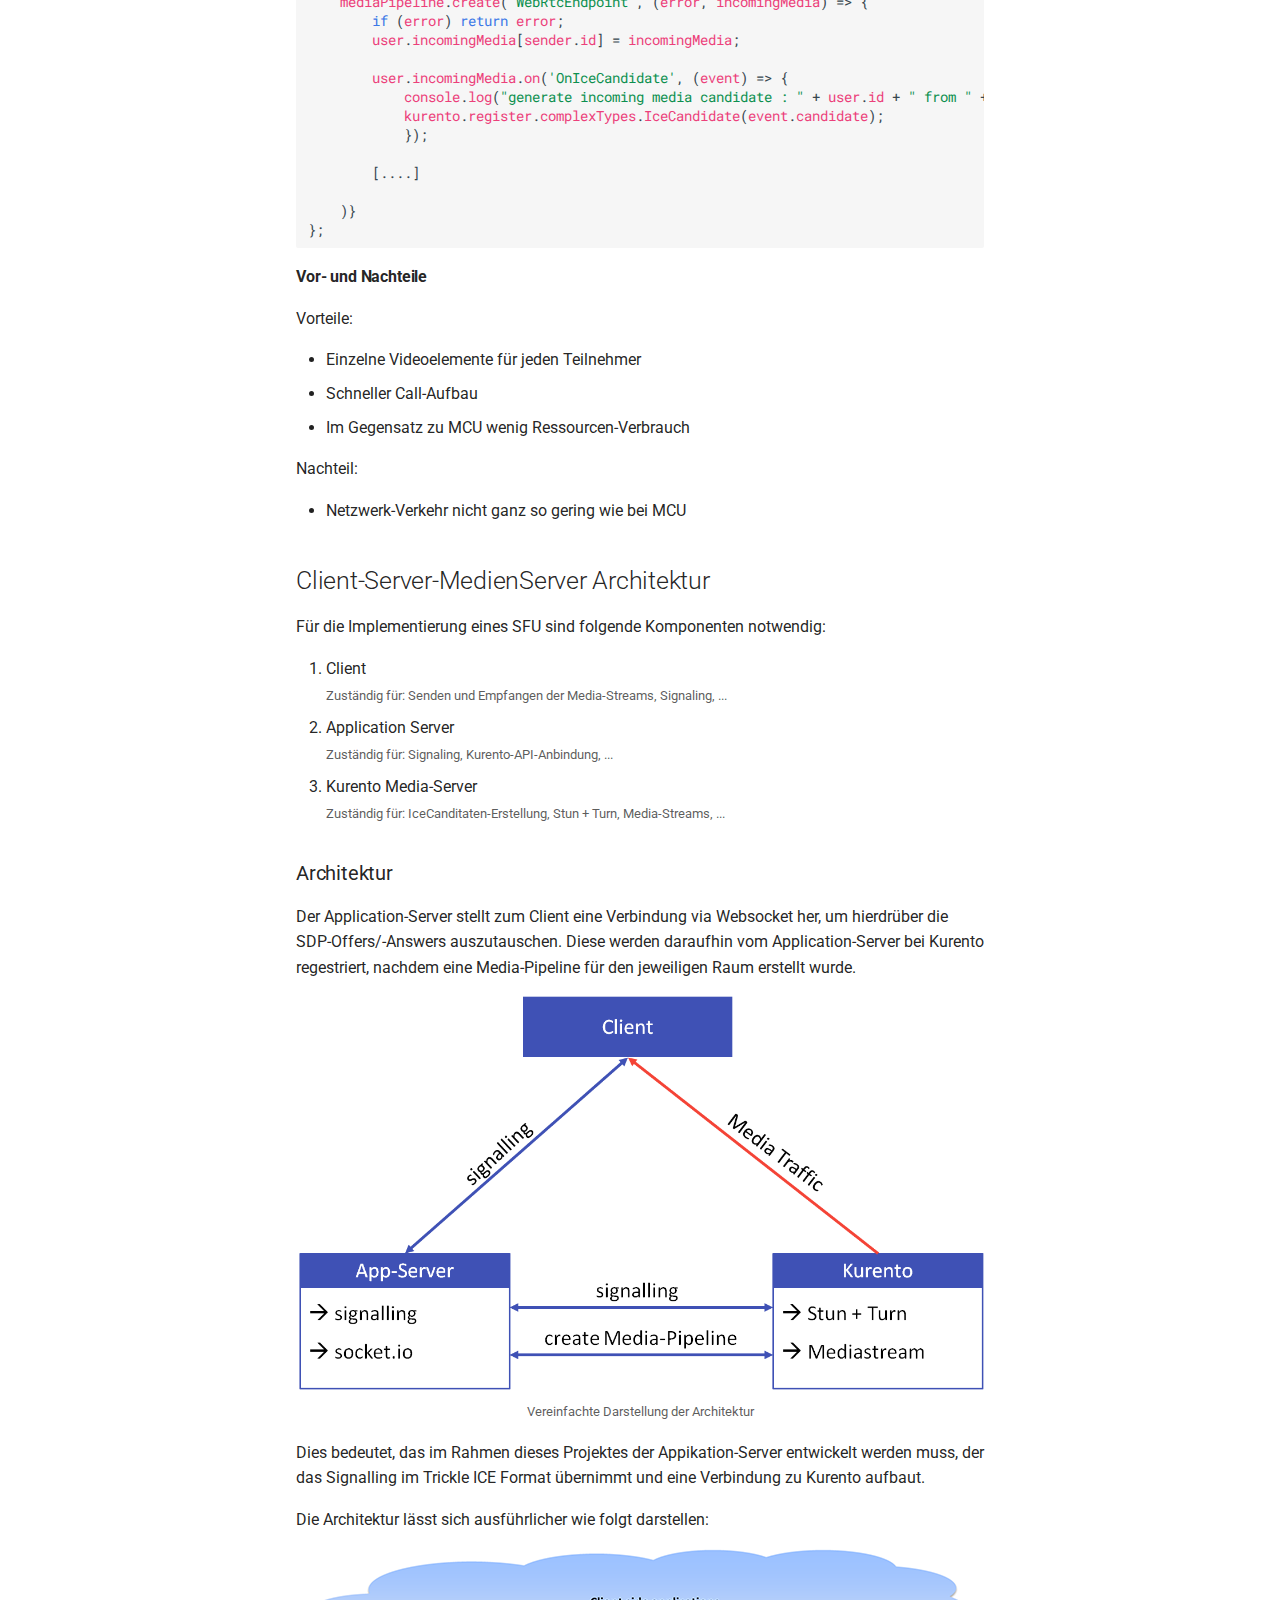
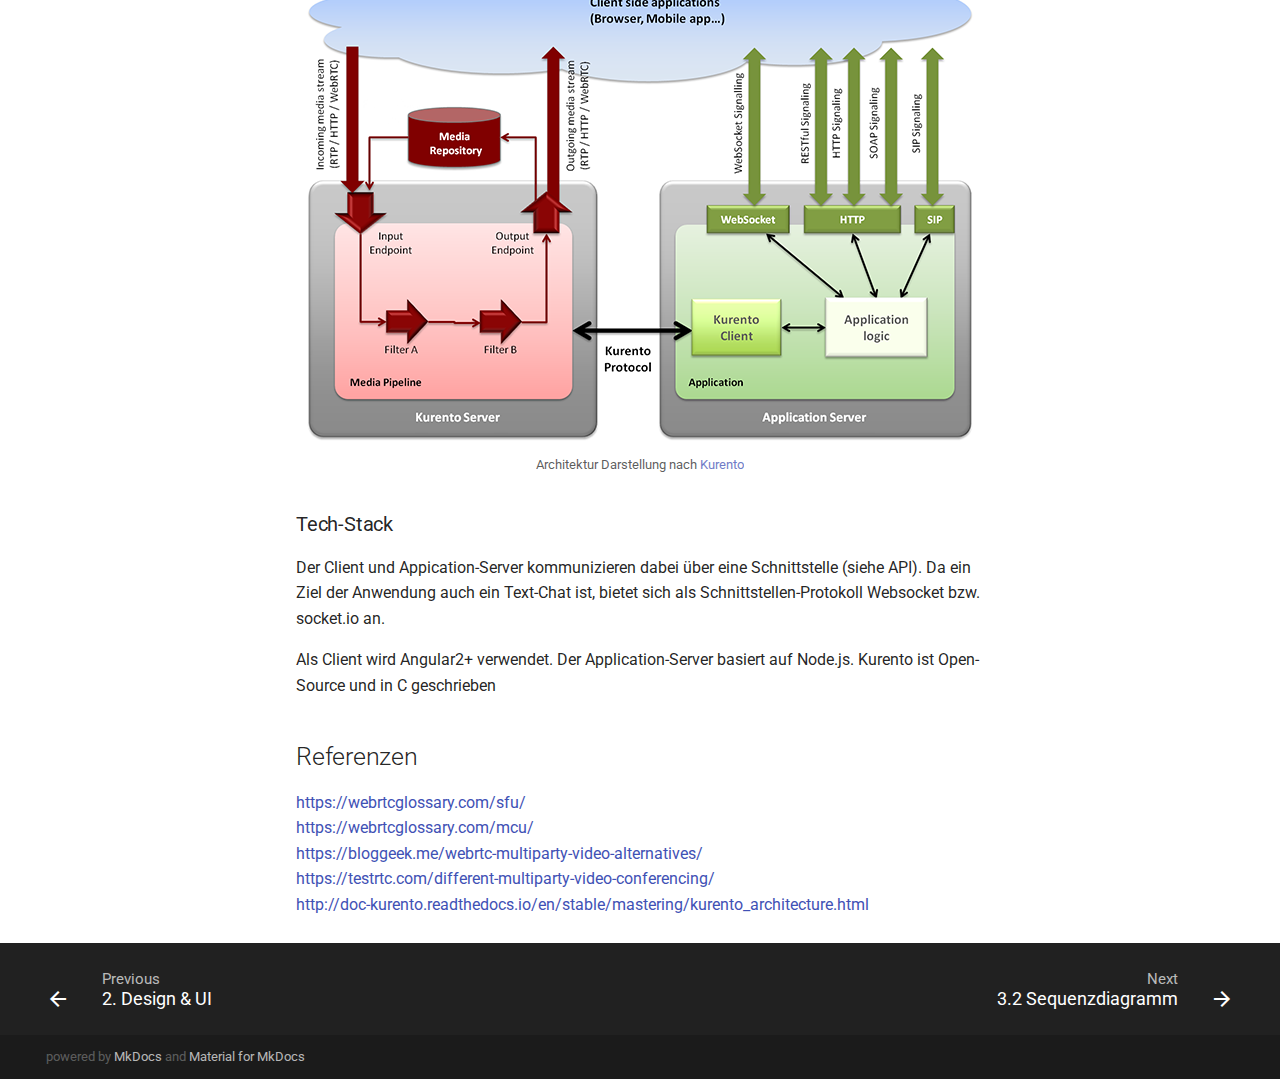
==== commit 2b65dfbf: "more urls" ====
--- a/architecture/index.html
+++ b/architecture/index.html
@@ -575,7 +575,7 @@
 <small>SFU Architektur</small>
 </center></p>
 <p>Im Gegensatz zur MCU wird hier der Stream der Teilnehmer nicht kombiniert, sondern einfach nur weitergeleitet. Somit sieht die Verarbeitung von Video/Audio in einer SFU wie folgt aus:</p>
-<p><center><img src="../../images/sfu-processing.png"><br>
+<p><center><img src="../images/sfu-processing.png"><br>
 <small>Verarbeitung der Media-Streams von einer SFU</small>
 </center></p>
 <h4 id="sfu-mit-kurento">SFU mit Kurento<a class="headerlink" href="#sfu-mit-kurento" title="Permanent link">&para;</a></h4>
@@ -641,12 +641,12 @@
 </ol>
 <h3 id="architektur">Architektur<a class="headerlink" href="#architektur" title="Permanent link">&para;</a></h3>
 <p>Der Application-Server stellt zum Client eine Verbindung via Websocket her, um hierdrüber die SDP-Offers/-Answers auszutauschen. Diese werden daraufhin vom Application-Server bei Kurento regestriert, nachdem eine Media-Pipeline für den jeweiligen Raum erstellt wurde.</p>
-<p><center><img src="../images/architecture.png" width=""><br>
+<p><center><img src="https://clemens-b.github.io/masterproject-docs/images/architecture.png"><br>
 <small>Vereinfachte Darstellung der Architektur</small>
 </center></p>
 <p>Dies bedeutet, das im Rahmen dieses Projektes der Appikation-Server entwickelt werden muss, der das Signalling im Trickle ICE Format übernimmt und eine Verbindung zu Kurento aufbaut.</p>
 <p>Die Architektur lässt sich ausführlicher wie folgt darstellen:
-<center><img src="../images/architecture-complex.png" width=""><br>
+<center><img src="https://clemens-b.github.io/masterproject-docs/images/Architecture-complex.png"><br>
 <small>Architektur Darstellung nach <a href="http://doc-kurento.readthedocs.io/en/stable/mastering/kurento_architecture.html">Kurento</a></small>
 </center></p>
 <h3 id="tech-stack">Tech-Stack<a class="headerlink" href="#tech-stack" title="Permanent link">&para;</a></h3>
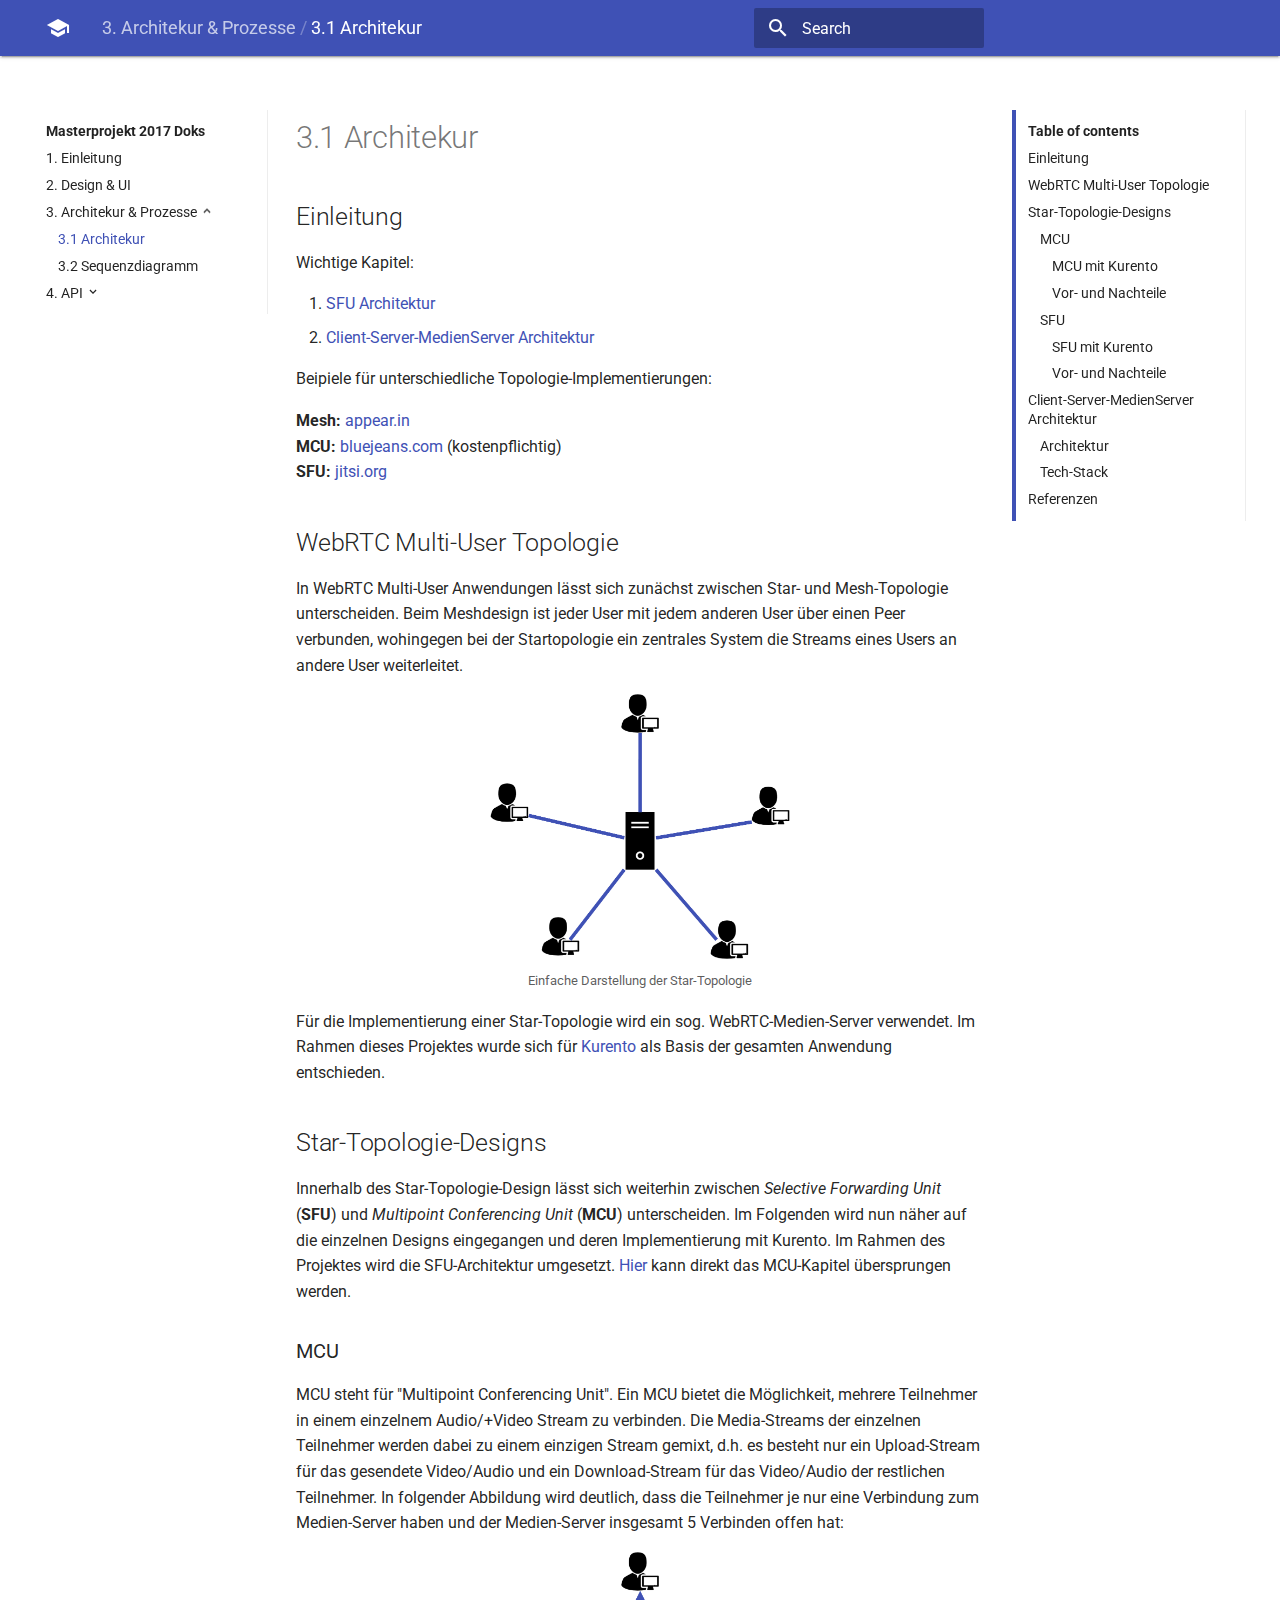
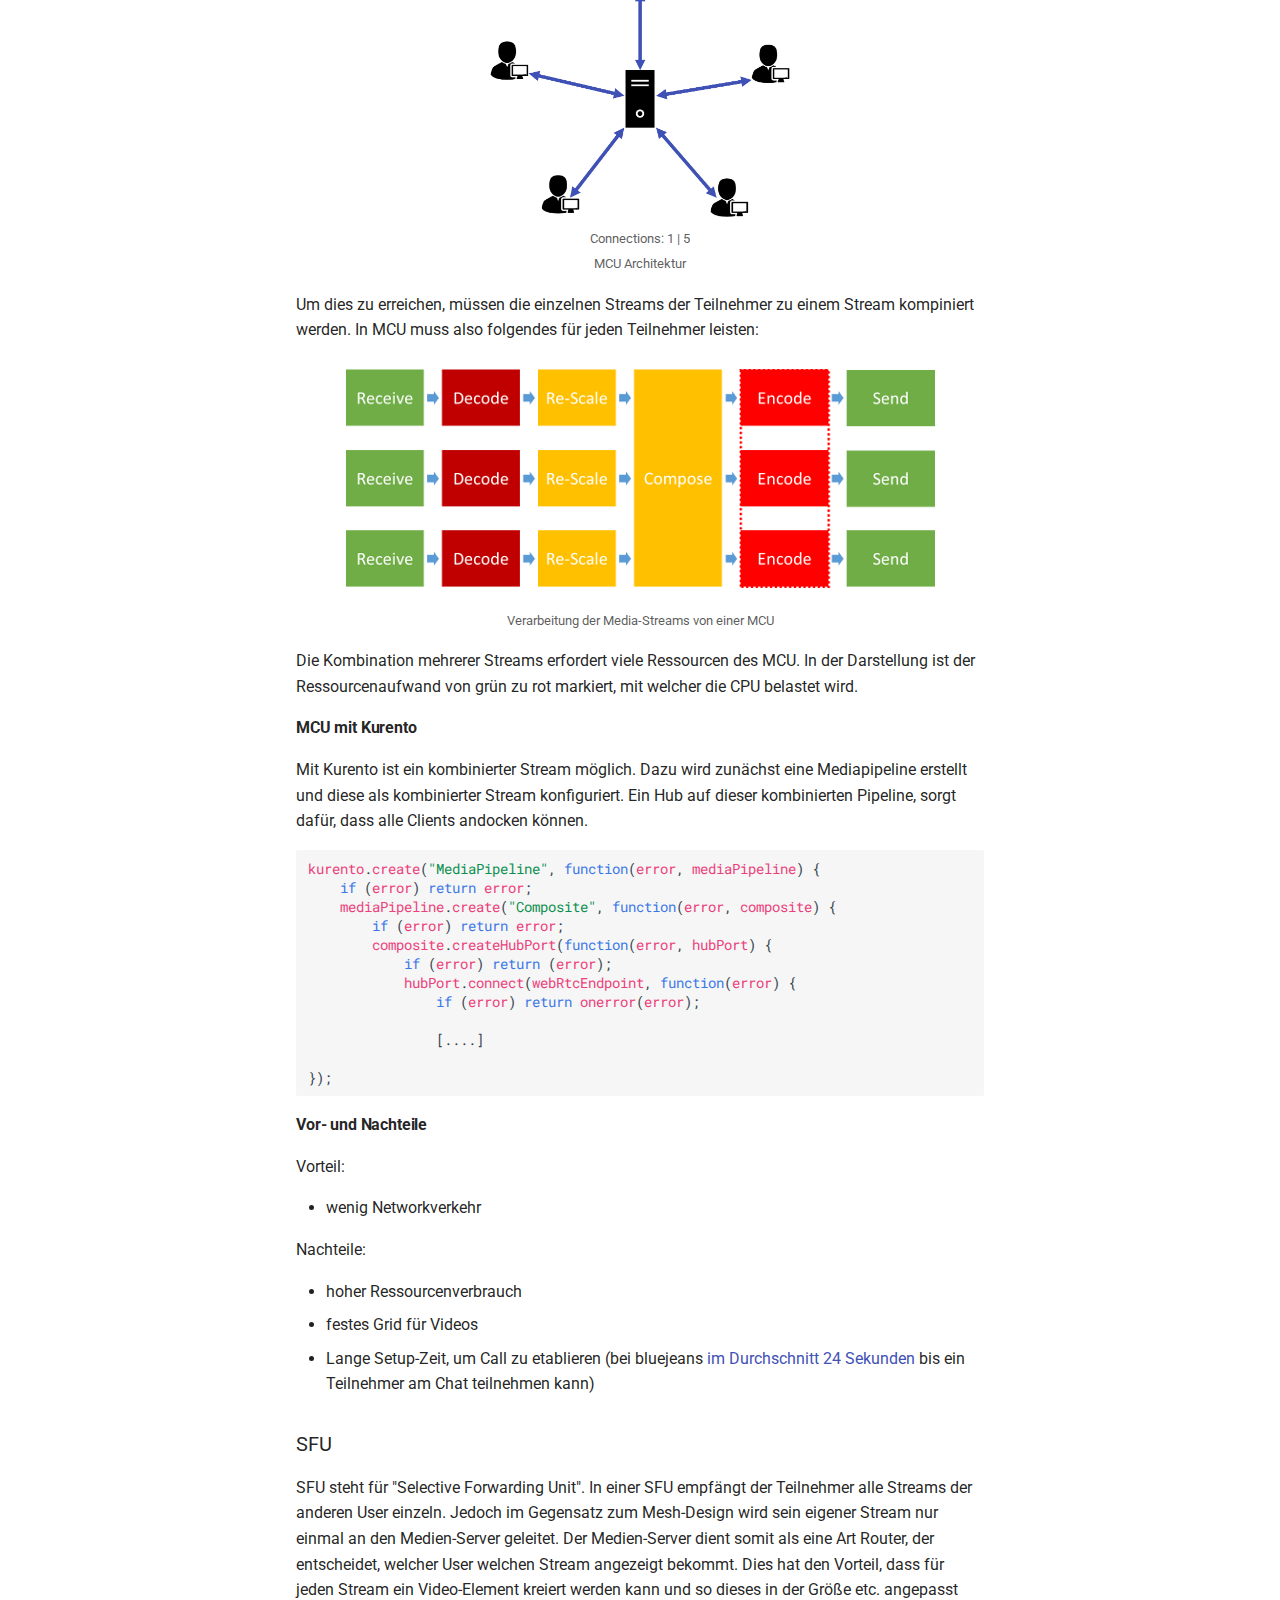
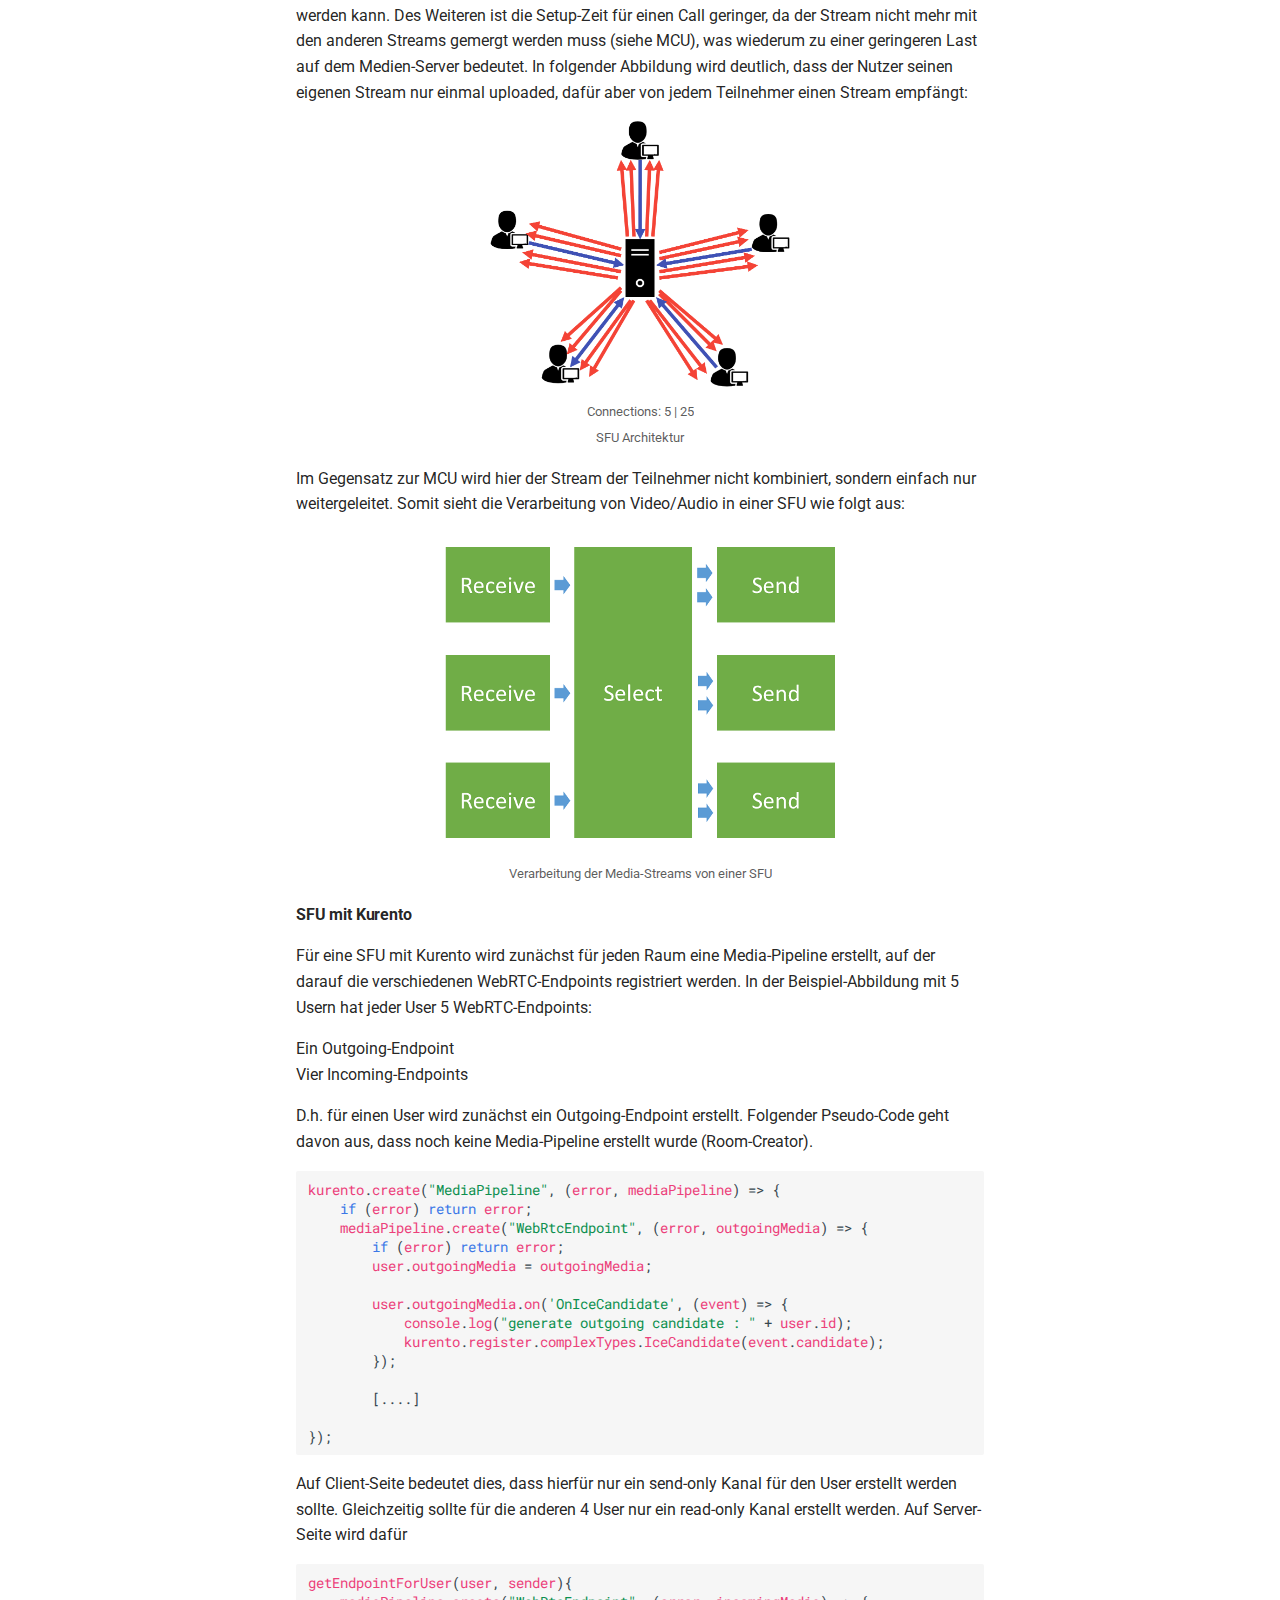
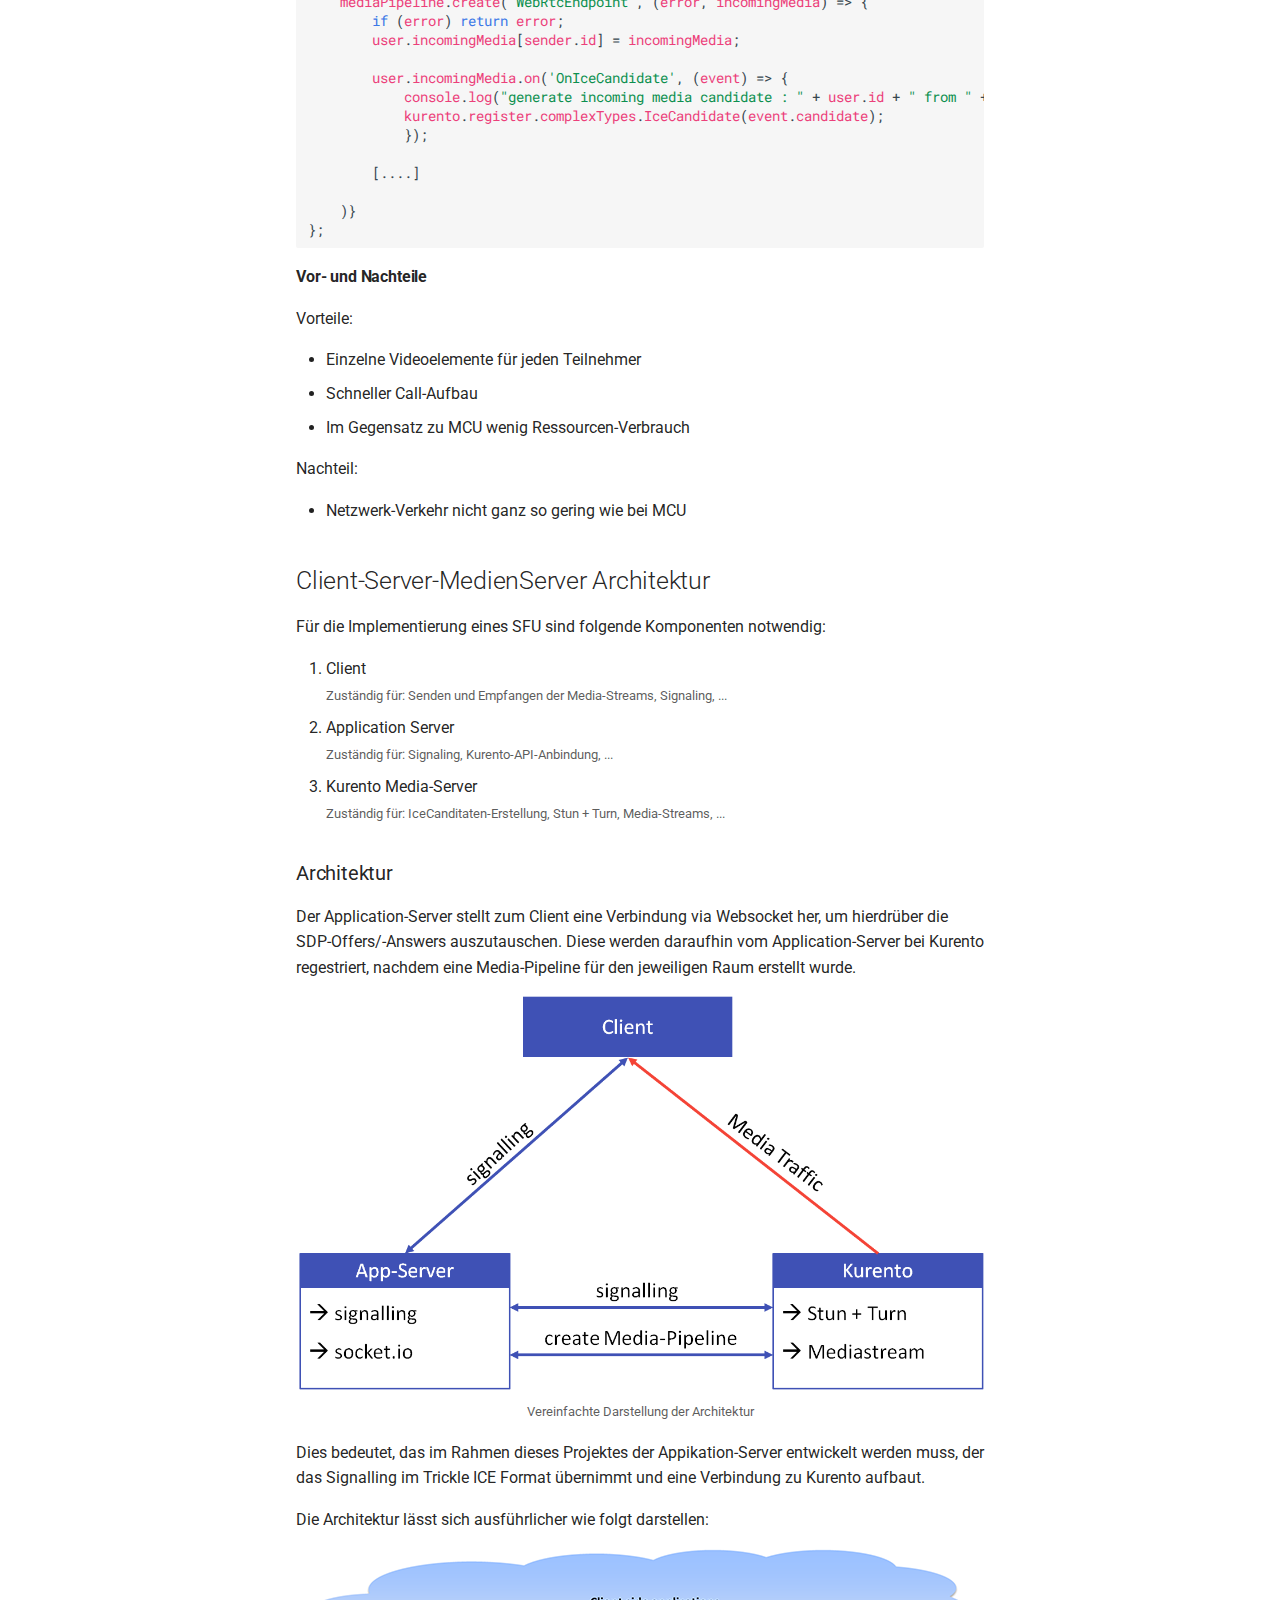
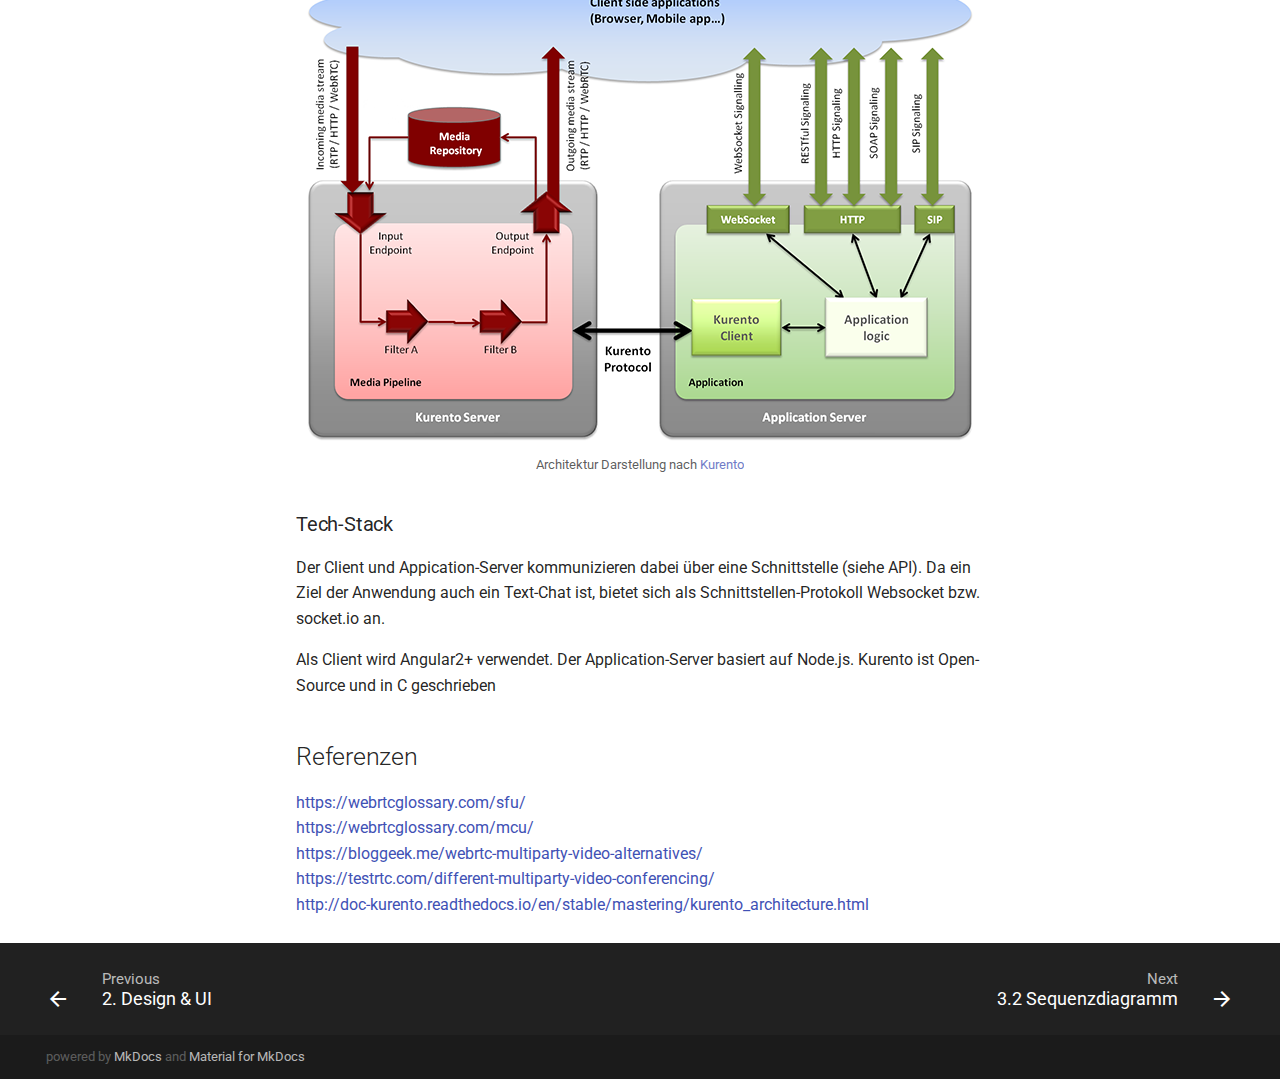
==== commit a91fed96: "here we go" ====
--- a/architecture/index.html
+++ b/architecture/index.html
@@ -35,6 +35,8 @@
       
       <link rel="stylesheet" href="https://fonts.googleapis.com/icon?family=Material+Icons">
     
+    
+      <link rel="stylesheet" href="../stylesheets/extra.css">
     
     
   </head>
@@ -354,10 +356,46 @@
       
 
 
+  <li class="md-nav__item md-nav__item--nested">
+    
+      <input class="md-toggle md-nav__toggle" data-md-toggle="nav-4" type="checkbox" id="nav-4">
+    
+    <label class="md-nav__link" for="nav-4">
+      4. API
+    </label>
+    <nav class="md-nav" data-md-component="collapsible" data-md-level="1">
+      <label class="md-nav__title" for="nav-4">
+        4. API
+      </label>
+      <ul class="md-nav__list" data-md-scrollfix>
+        
+        
+          
+          
+          
+
+
   <li class="md-nav__item">
-    <a href="../socket-api/" title="4. API" class="md-nav__link">
-      4. API
+    <a href="../api/connect/" title="connect" class="md-nav__link">
+      connect
     </a>
+  </li>
+
+        
+          
+          
+          
+
+
+  <li class="md-nav__item">
+    <a href="../api/joinroom/" title="joinRoom" class="md-nav__link">
+      joinRoom
+    </a>
+  </li>
+
+        
+      </ul>
+    </nav>
   </li>
 
     
@@ -641,12 +679,12 @@
 </ol>
 <h3 id="architektur">Architektur<a class="headerlink" href="#architektur" title="Permanent link">&para;</a></h3>
 <p>Der Application-Server stellt zum Client eine Verbindung via Websocket her, um hierdrüber die SDP-Offers/-Answers auszutauschen. Diese werden daraufhin vom Application-Server bei Kurento regestriert, nachdem eine Media-Pipeline für den jeweiligen Raum erstellt wurde.</p>
-<p><center><img src="https://clemens-b.github.io/masterproject-docs/images/architecture.png"><br>
+<p><center><img src="../images/architecture.png"><br>
 <small>Vereinfachte Darstellung der Architektur</small>
 </center></p>
 <p>Dies bedeutet, das im Rahmen dieses Projektes der Appikation-Server entwickelt werden muss, der das Signalling im Trickle ICE Format übernimmt und eine Verbindung zu Kurento aufbaut.</p>
 <p>Die Architektur lässt sich ausführlicher wie folgt darstellen:
-<center><img src="https://clemens-b.github.io/masterproject-docs/images/Architecture-complex.png"><br>
+<center><img src="../images/Architecture-complex.png"><br>
 <small>Architektur Darstellung nach <a href="http://doc-kurento.readthedocs.io/en/stable/mastering/kurento_architecture.html">Kurento</a></small>
 </center></p>
 <h3 id="tech-stack">Tech-Stack<a class="headerlink" href="#tech-stack" title="Permanent link">&para;</a></h3>
--- a/stylesheets/extra.css
+++ b/stylesheets/extra.css
@@ -0,0 +1,7 @@
+.md-typeset table:not([class]) td {
+   border-right: .1rem solid rgba(0,0,0,.07); 
+}
+
+.md-typeset .md-typeset__table {
+    width: 100%
+}